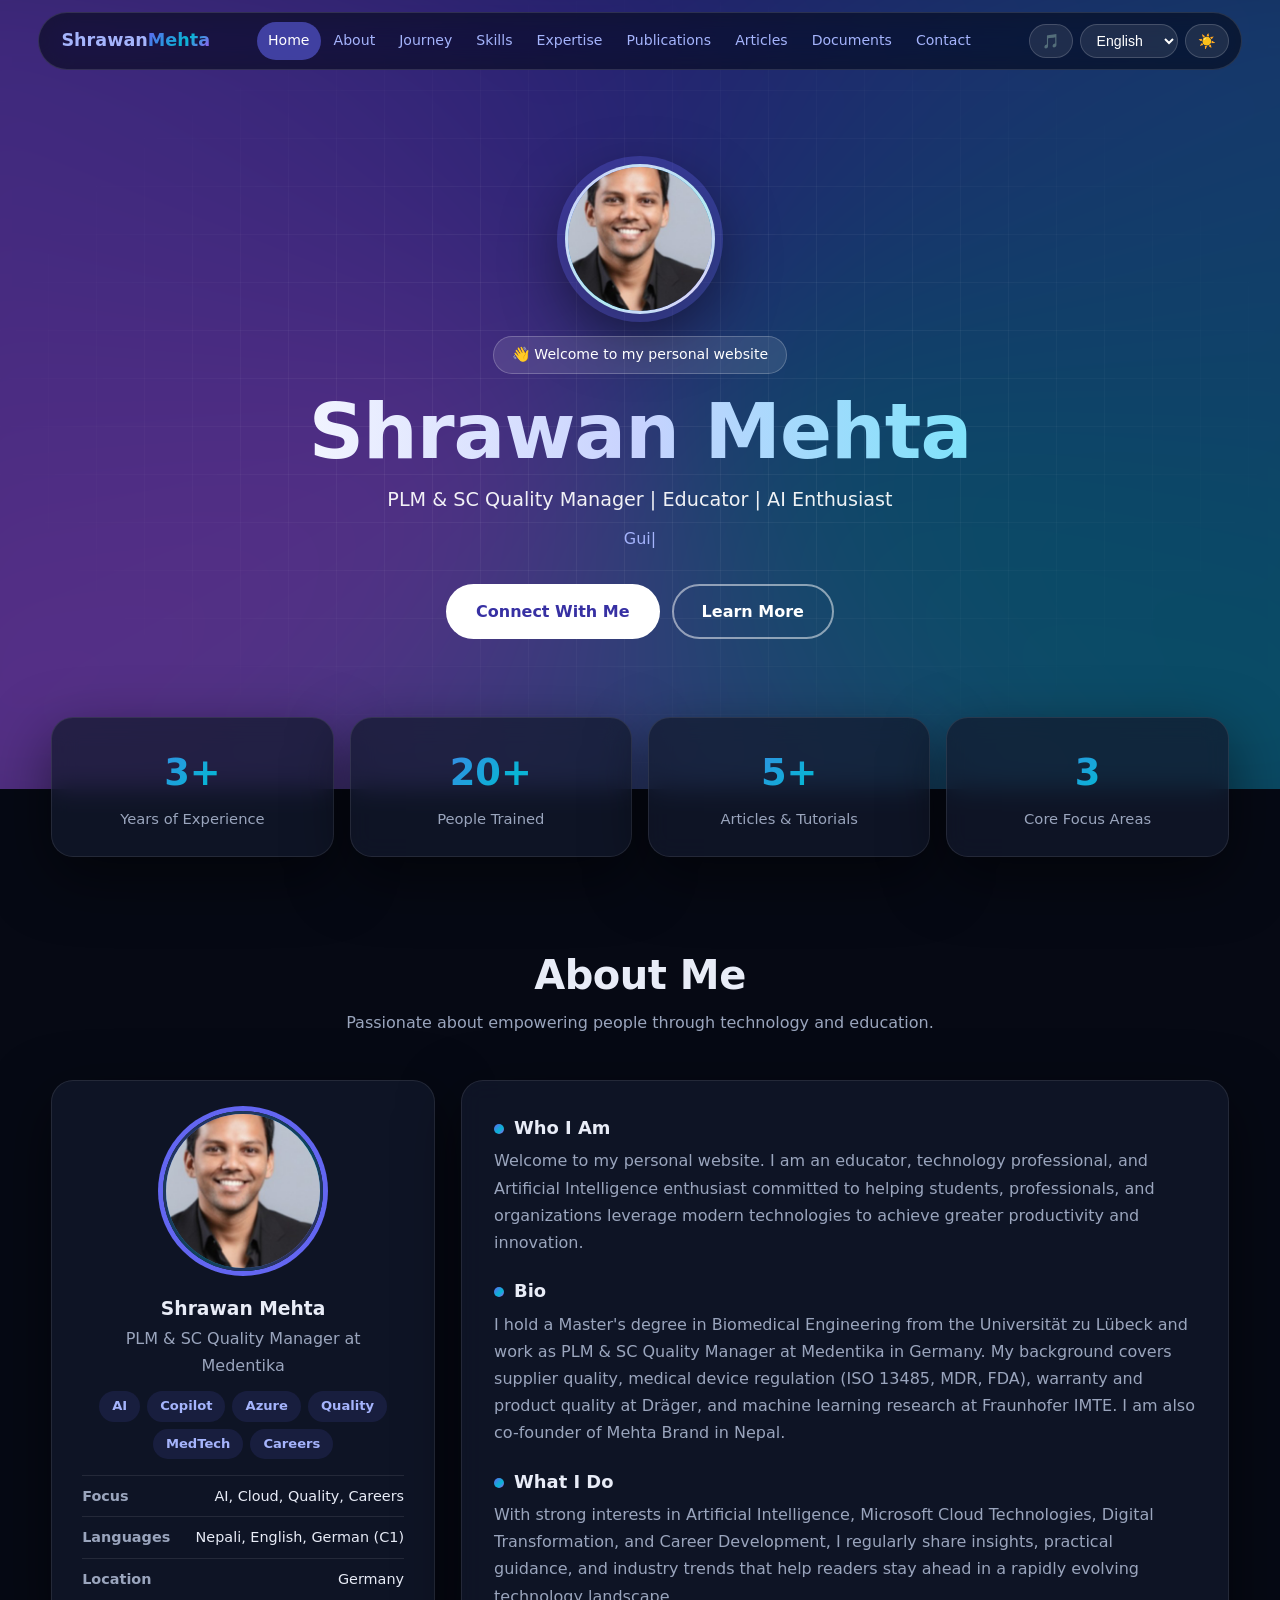
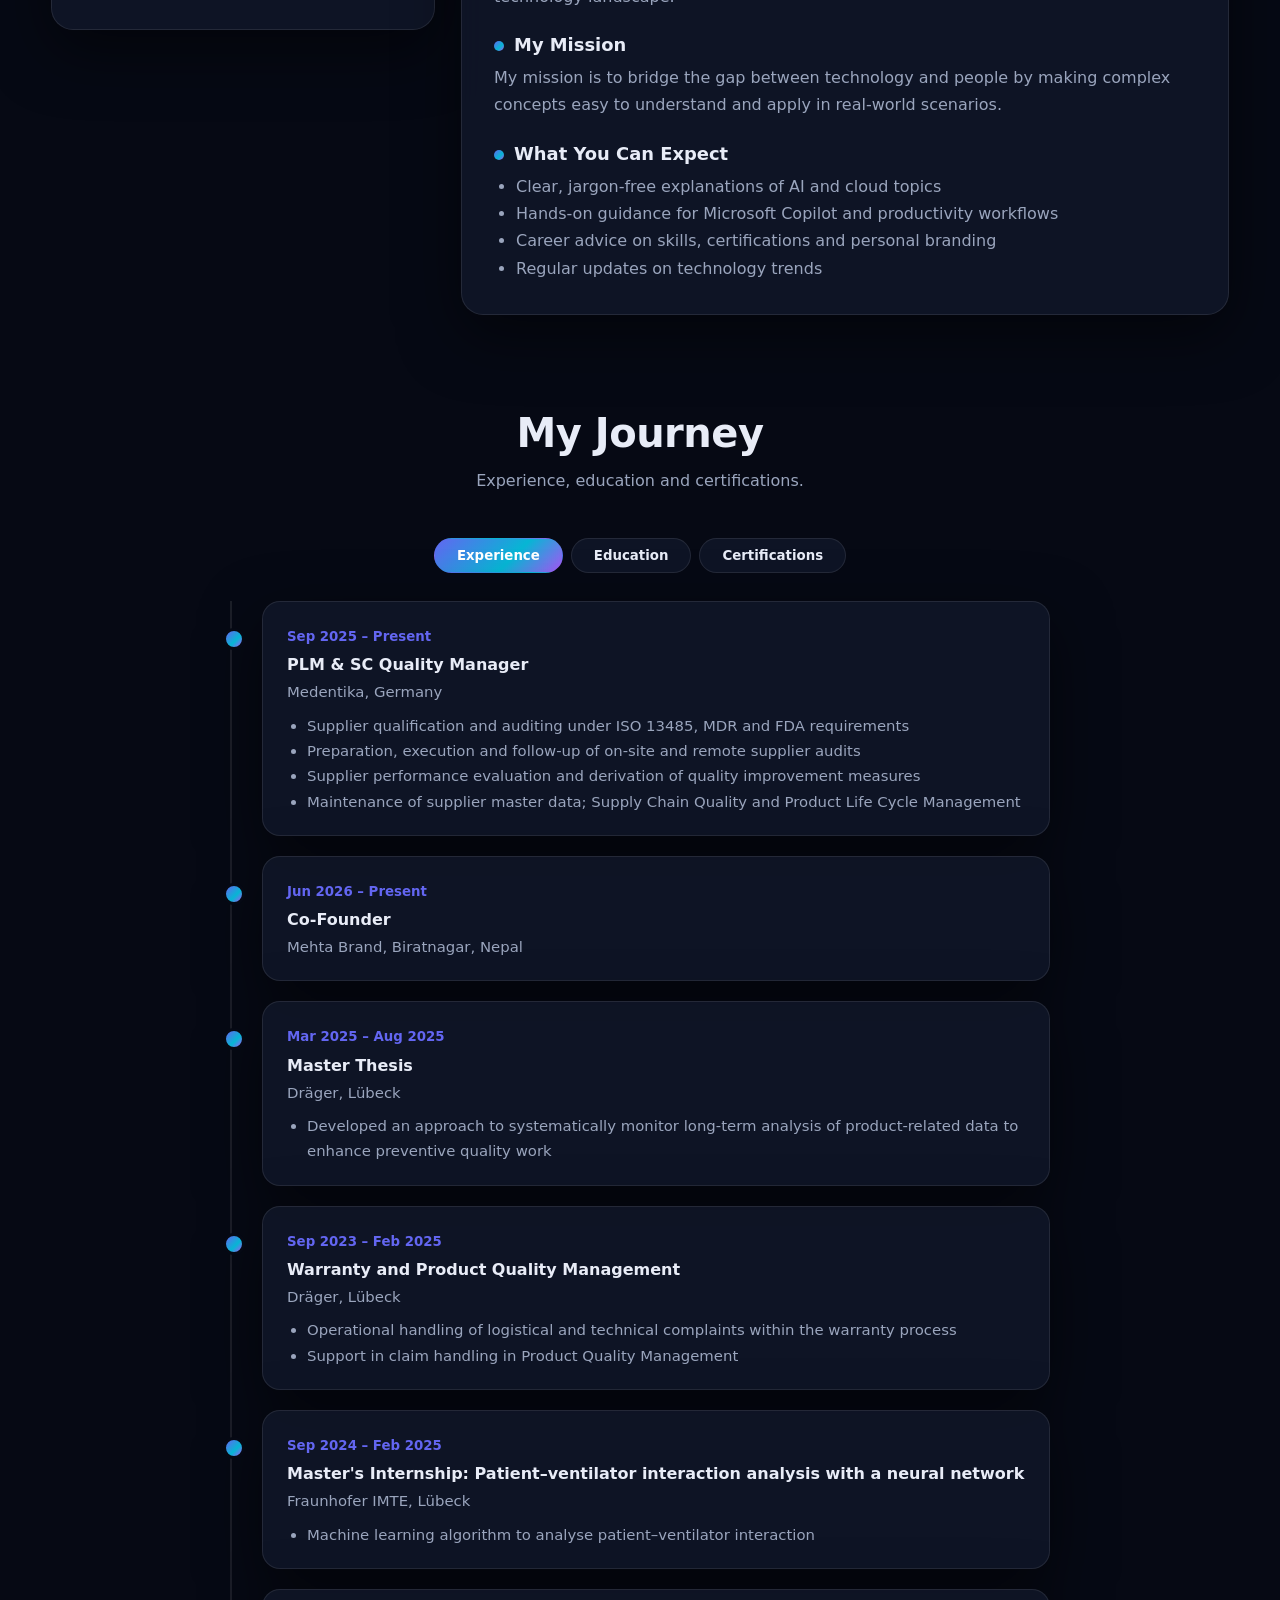
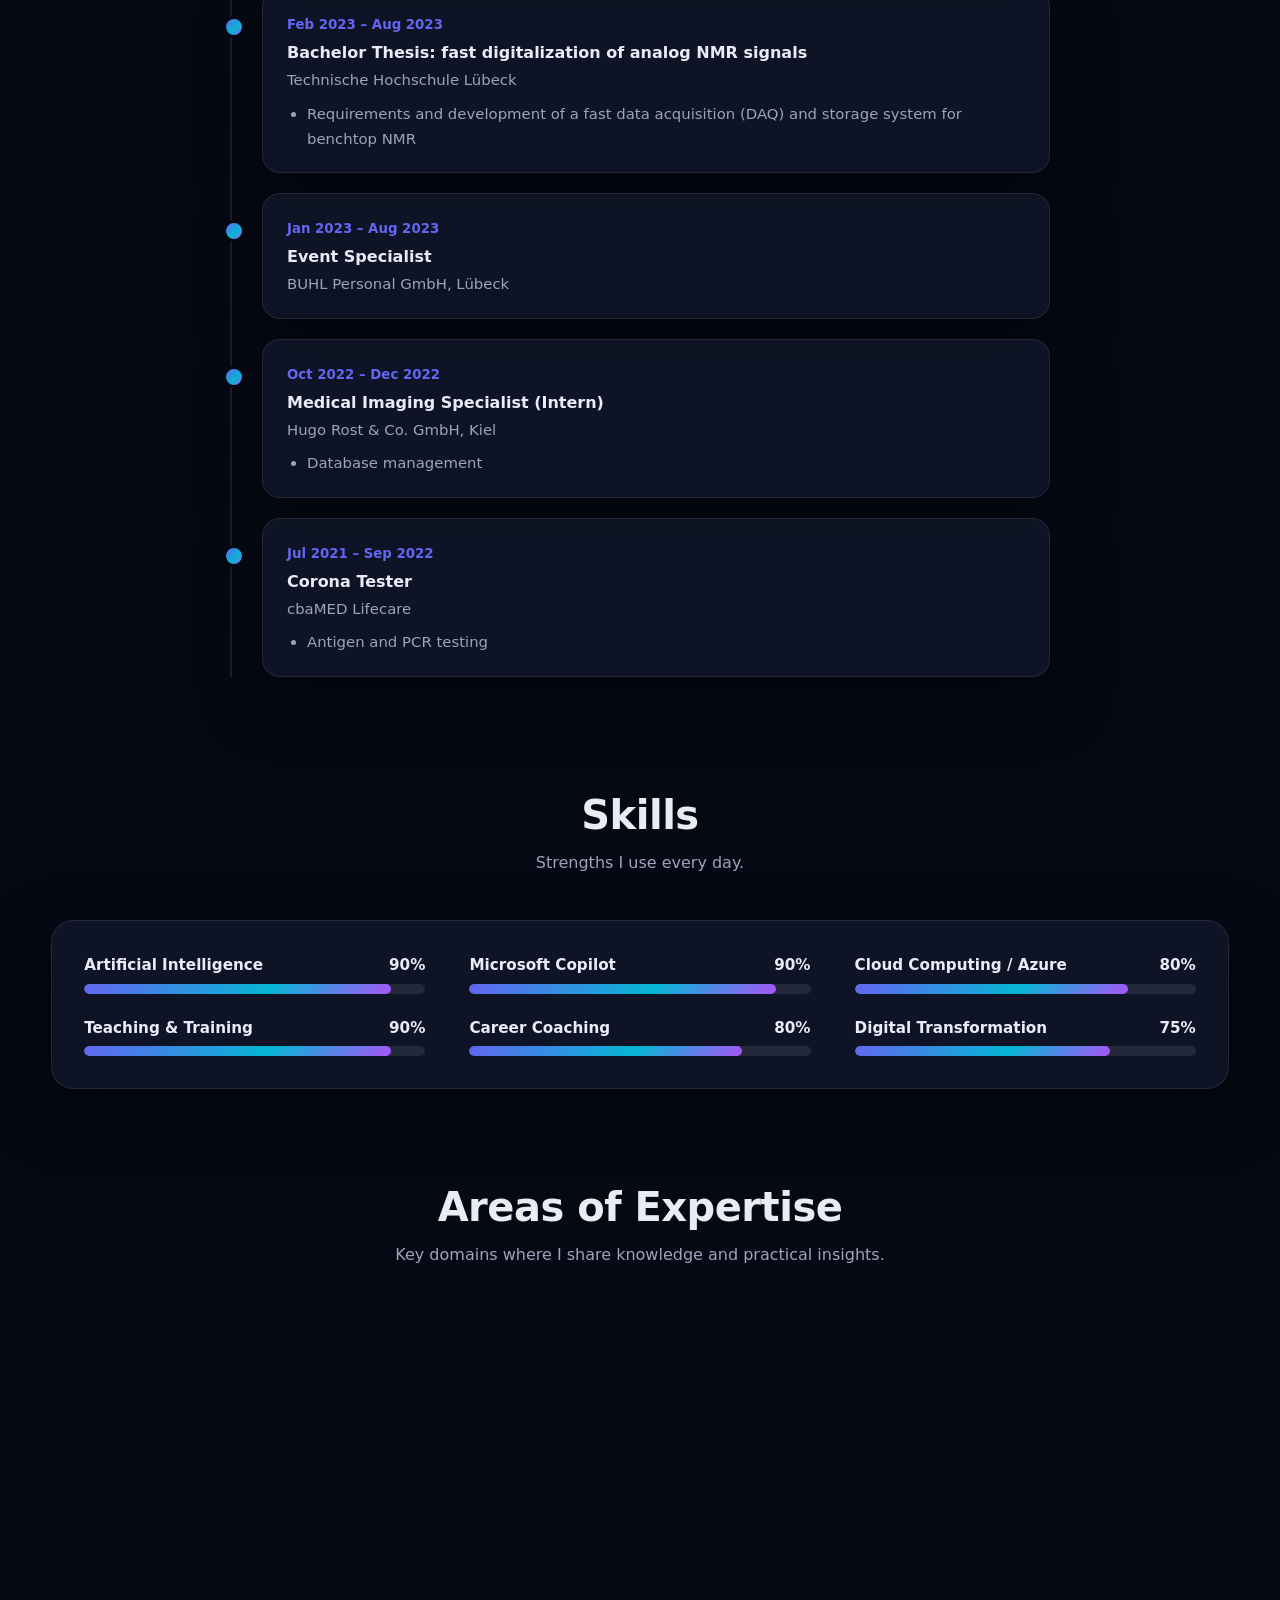
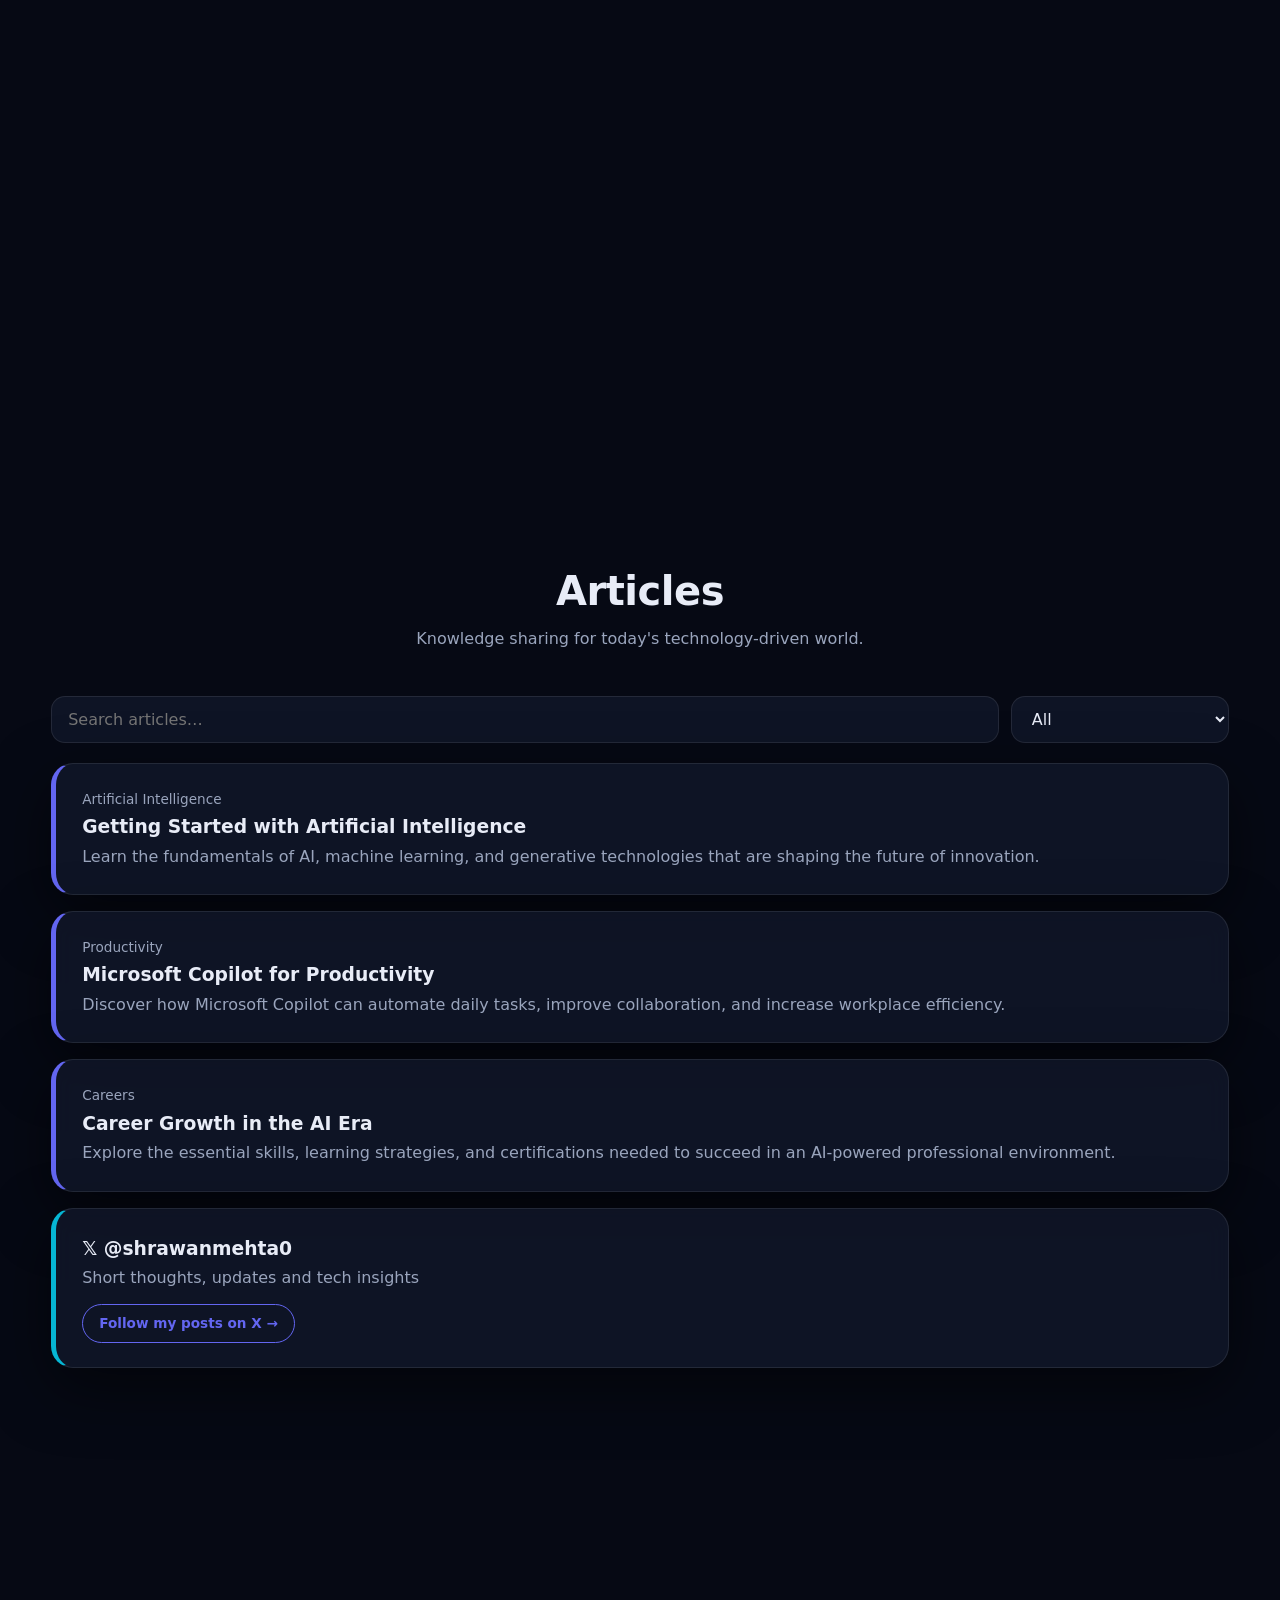
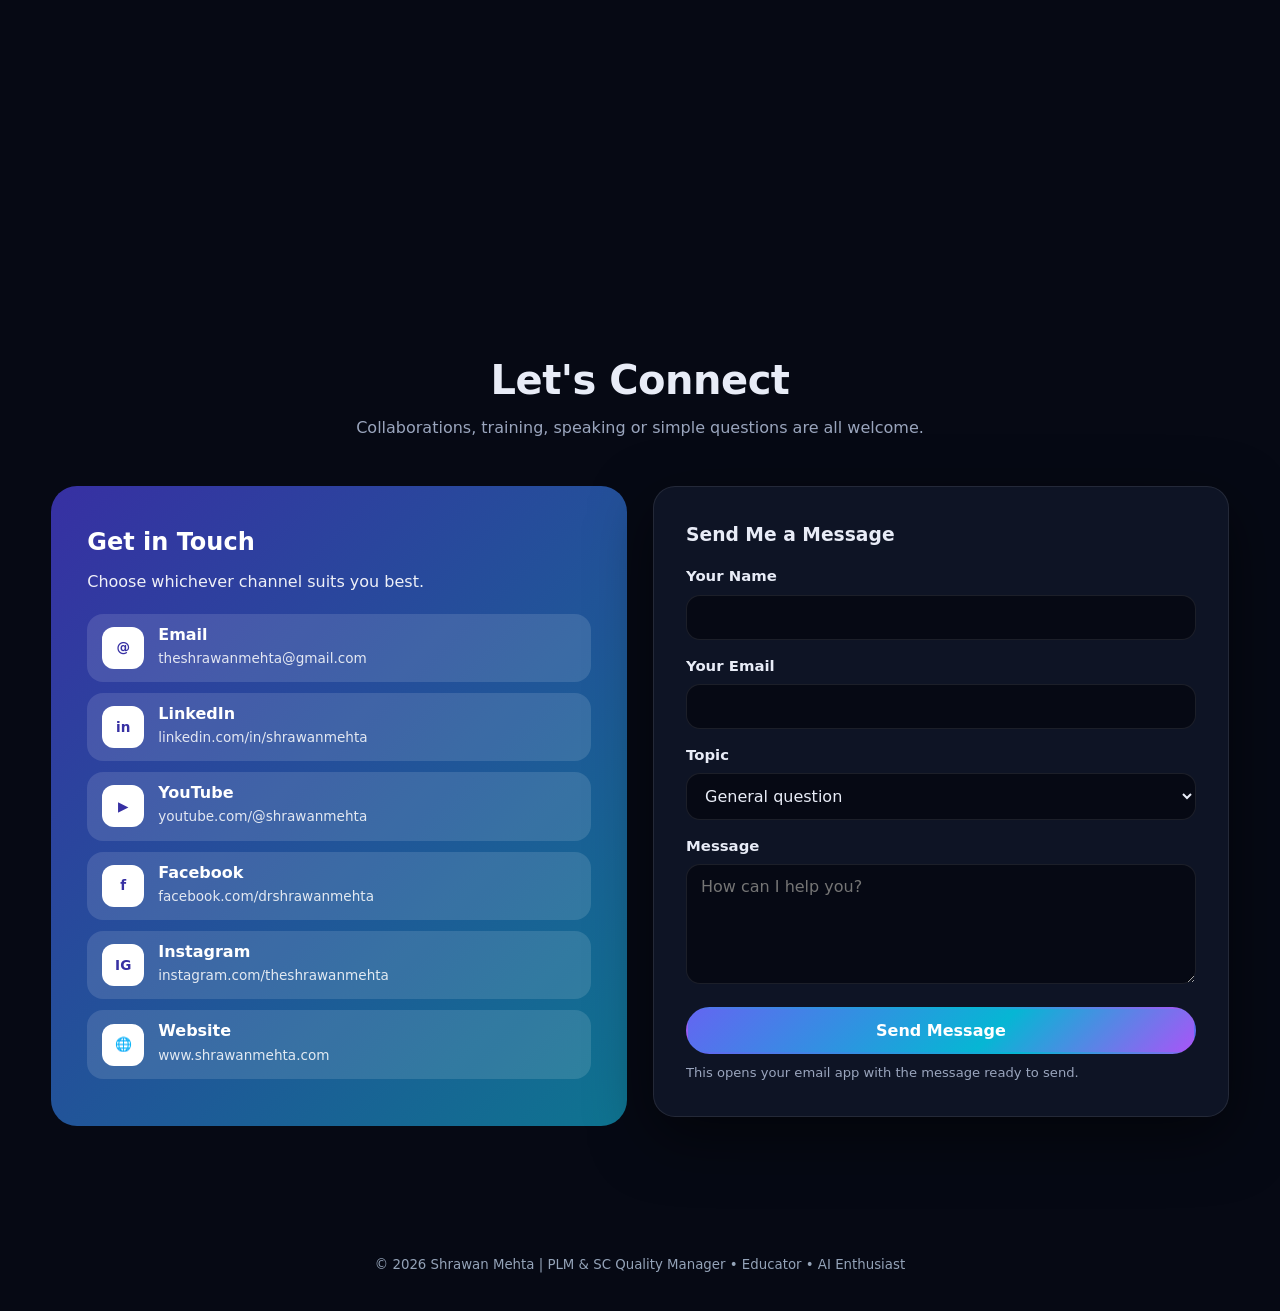
==== index.html @ 08f8bab5 "Update index.html" ====
<!DOCTYPE html>
<html lang="en">
<head>
<meta charset="UTF-8">
<meta name="viewport" content="width=device-width,initial-scale=1">
<title>Shrawan Mehta | PLM & SC Quality Manager, Educator & AI Enthusiast</title>
<meta name="description" content="Shrawan Mehta: PLM & SC Quality Manager at Medentika, biomedical engineer, educator and AI enthusiast sharing practical guidance on AI, Microsoft Copilot, cloud and careers.">
<meta name="theme-color" content="#0b1020">
<style>
:root{--bg:#f5f6fb;--card:rgba(255,255,255,.85);--text:#0f172a;--muted:#5b6475;--bd:#e2e6f0;--p1:#6366f1;--p2:#06b6d4;--p3:#a855f7;--g:linear-gradient(135deg,var(--p1),var(--p2) 60%,var(--p3));--sh:0 20px 60px rgba(30,41,90,.10)}
body.dark{--bg:#060914;--card:rgba(18,25,45,.72);--text:#e8ecf7;--muted:#9aa5bd;--bd:rgba(255,255,255,.09);--sh:0 20px 60px rgba(0,0,0,.5)}
*{margin:0;padding:0;box-sizing:border-box}
html{scroll-behavior:smooth;scroll-padding-top:90px}
body{font-family:Inter,'Segoe UI',system-ui,sans-serif;background:var(--bg);color:var(--text);line-height:1.7;transition:background .3s}
a{color:var(--p1)}body.dark a{color:#a5b4fc}
#glow{position:fixed;width:520px;height:520px;border-radius:50%;pointer-events:none;background:radial-gradient(circle,rgba(99,102,241,.16),transparent 65%);transform:translate(-50%,-50%);z-index:0;left:50%;top:30%}
#bar{position:fixed;top:0;left:0;height:3px;width:0;background:var(--g);z-index:3000}
nav{position:sticky;top:12px;z-index:1000;margin:12px auto 0;width:min(1240px,94%);background:rgba(10,14,28,.72);backdrop-filter:blur(16px) saturate(160%);border:1px solid rgba(255,255,255,.12);border-radius:60px;display:flex;justify-content:space-between;align-items:center;padding:9px 12px 9px 22px;gap:10px}
.logo{color:#fff;font-weight:800;text-decoration:none;font-size:1.1rem}.logo span{background:var(--g);-webkit-background-clip:text;background-clip:text;color:transparent}
.links{display:flex;list-style:none;gap:2px}
.links a{color:#cbd5e1;text-decoration:none;font-size:.88rem;padding:7px 11px;border-radius:30px;display:block;white-space:nowrap}
.links a:hover{background:rgba(255,255,255,.09);color:#fff}.links a.on{background:rgba(99,102,241,.55);color:#fff}
.tools{display:flex;gap:7px}
.ib{background:rgba(255,255,255,.09);border:1px solid rgba(255,255,255,.17);color:#fff;border-radius:30px;padding:7px 12px;cursor:pointer;font-size:.88rem}
.ib:hover{background:rgba(255,255,255,.2)}.ib.live{background:var(--g);border-color:transparent}.ib option{color:#000}
#mb{display:none}
header{position:relative;overflow:hidden;color:#fff;text-align:center;padding:170px 20px 150px;margin-top:-76px;background:#070b18}
.aur{position:absolute;inset:-20%;background:conic-gradient(from 0deg at 50% 50%,#4338ca,#0891b2,#a855f7,#4338ca);filter:blur(110px);opacity:.5;animation:sp 28s linear infinite}
@keyframes sp{to{transform:rotate(360deg)}}
.grid{position:absolute;inset:0;background-image:linear-gradient(rgba(255,255,255,.05) 1px,transparent 1px),linear-gradient(90deg,rgba(255,255,255,.05) 1px,transparent 1px);background-size:48px 48px;-webkit-mask-image:radial-gradient(ellipse,#000 30%,transparent 75%);mask-image:radial-gradient(ellipse,#000 30%,transparent 75%)}
.hi{position:relative;z-index:2;max-width:880px;margin:auto}
.ph{width:150px;height:150px;border-radius:50%;margin:0 auto 22px;border:3px solid rgba(255,255,255,.7);box-shadow:0 0 0 8px rgba(99,102,241,.3),0 20px 60px rgba(0,0,0,.5);overflow:hidden;background:var(--g);display:flex;align-items:center;justify-content:center;font-size:2.6rem;font-weight:800}
.ph img{width:100%;height:100%;object-fit:cover}
.badge{display:inline-block;background:rgba(255,255,255,.1);border:1px solid rgba(255,255,255,.22);padding:6px 18px;border-radius:30px;font-size:.88rem;margin-bottom:18px}
h1{font-size:clamp(2.6rem,7vw,4.8rem);line-height:1.05;font-weight:800;letter-spacing:-1px;background:linear-gradient(90deg,#fff,#c7d2fe 50%,#67e8f9);-webkit-background-clip:text;background-clip:text;color:transparent;margin-bottom:12px}
.tag{font-size:1.2rem;opacity:.93;margin-bottom:8px}.typed{color:#a5b4fc;min-height:1.8em}.typed::after{content:"|";animation:bl 1s steps(1) infinite}@keyframes bl{50%{opacity:0}}
.acts{margin-top:30px;display:flex;gap:12px;justify-content:center;flex-wrap:wrap}
.btn{display:inline-block;padding:12px 28px;background:#fff;color:#3730a3!important;text-decoration:none;border-radius:40px;font-weight:700;border:2px solid #fff;cursor:pointer;font-size:1rem;font-family:inherit;transition:.25s}
.btn:hover{transform:translateY(-3px);box-shadow:0 10px 30px rgba(99,102,241,.5)}
.btn.o{background:transparent;color:#fff!important;border-color:rgba(255,255,255,.5)}
.btn.s{background:var(--g);color:#fff!important;border-color:transparent}
.wrap{width:min(1200px,92%);margin:auto;padding:84px 0 0;position:relative;z-index:1}
.st{text-align:center;margin-bottom:44px}.st h2{font-size:clamp(1.8rem,4vw,2.5rem);font-weight:800;letter-spacing:-.5px}
.st h2 span{background:var(--g);-webkit-background-clip:text;background-clip:text;color:transparent}.st p{color:var(--muted)}
.stats{display:grid;grid-template-columns:repeat(auto-fit,minmax(170px,1fr));gap:16px;margin-top:-72px;position:relative;z-index:5}
.stat,.panel,.card,.item,.pb,.ac,.fb{background:var(--card);backdrop-filter:blur(12px);border:1px solid var(--bd);box-shadow:var(--sh);border-radius:22px}
.stat{padding:24px;text-align:center}.stat b{display:block;font-size:2.3rem;font-weight:800;background:var(--g);-webkit-background-clip:text;background-clip:text;color:transparent}.stat span{color:var(--muted);font-size:.92rem}
.about{display:grid;grid-template-columns:1fr 2fr;gap:26px;align-items:start}
.pb{padding:30px;text-align:center;position:sticky;top:96px}.pb .ph{width:160px;height:160px;border-color:var(--card);box-shadow:0 0 0 5px var(--p1);color:#fff}
.role{color:var(--muted);margin-bottom:12px}
.chips{display:flex;flex-wrap:wrap;gap:7px;justify-content:center}.chip{background:rgba(99,102,241,.12);color:var(--p1);padding:4px 13px;border-radius:20px;font-size:.82rem;font-weight:600}body.dark .chip{color:#a5b4fc}
.facts{list-style:none;text-align:start;margin-top:16px;font-size:.9rem}.facts li{padding:8px 0;border-top:1px solid var(--bd);display:flex;justify-content:space-between;gap:10px}.facts b{color:var(--muted)}
.ac{padding:32px}.ac h3{margin:20px 0 4px;font-size:1.12rem}.ac h3:first-child{margin-top:0}.ac h3::before{content:"";display:inline-block;width:10px;height:10px;border-radius:50%;background:var(--g);margin-inline-end:10px}.ac p,.ac ul{color:var(--muted)}.ac ul{margin-left:22px}
.tabs{display:flex;gap:8px;justify-content:center;flex-wrap:wrap;margin-bottom:28px}
.tab{border:1px solid var(--bd);background:var(--card);color:var(--text);padding:9px 22px;border-radius:30px;cursor:pointer;font-weight:600;font-family:inherit}.tab.on,.tab:hover{background:var(--g);color:#fff;border-color:transparent}
.tl{max-width:820px;margin:auto;border-left:2px solid var(--bd);padding-left:30px}
.ti{position:relative;margin-bottom:20px;background:var(--card);padding:20px 24px;border-radius:18px;border:1px solid var(--bd);box-shadow:var(--sh)}
.ti::before{content:"";position:absolute;left:-40px;top:26px;width:16px;height:16px;border-radius:50%;background:var(--g);border:3px solid var(--bg)}
.ti small{color:var(--p1);font-weight:700}.ti h4{margin:2px 0}.ti .org{color:var(--muted);font-size:.93rem}.ti ul{margin:8px 0 0 20px;color:var(--muted);font-size:.93rem}
.sk{display:grid;grid-template-columns:repeat(auto-fit,minmax(300px,1fr));gap:22px 44px;padding:32px}
.sk .r{display:flex;justify-content:space-between;font-weight:600;font-size:.95rem;margin-bottom:5px}
.br{height:10px;background:rgba(127,127,160,.18);border-radius:10px;overflow:hidden}.br i{display:block;height:100%;width:0;background:var(--g);border-radius:10px;transition:width 1.2s}
.cards{display:grid;grid-template-columns:repeat(auto-fit,minmax(250px,1fr));gap:20px}
.card{padding:28px;transition:.3s}.card:hover{transform:translateY(-8px);border-color:var(--p1)}
.ico{font-size:1.8rem;width:54px;height:54px;border-radius:16px;background:rgba(99,102,241,.12);display:flex;align-items:center;justify-content:center;margin-bottom:10px}
.card h3{margin-bottom:6px}.card p{color:var(--muted);font-size:.95rem}
.item{padding:24px 26px;margin-bottom:16px;border-left:5px solid var(--p1)}.item .m{font-size:.85rem;color:var(--muted)}.item p{color:var(--muted)}
.mini{display:inline-block;font-size:.85rem;padding:7px 16px;border-radius:20px;border:1px solid var(--p1);background:transparent;color:var(--p1)!important;cursor:pointer;text-decoration:none;font-weight:600;font-family:inherit;margin:12px 8px 0 0}.mini:hover{background:var(--p1);color:#fff!important}
.tb{display:flex;gap:12px;flex-wrap:wrap;margin-bottom:20px}.tb input,.tb select{padding:12px 16px;border:1px solid var(--bd);border-radius:14px;background:var(--card);color:var(--text);font-size:1rem;font-family:inherit}.tb input{flex:1;min-width:200px}
.cg{display:grid;grid-template-columns:1fr 1fr;gap:26px;align-items:start}
.cp{background:linear-gradient(135deg,#3730a3,#0e7490);color:#fff;padding:36px;border-radius:26px}.cp h3{font-size:1.5rem}.cp p{opacity:.92;margin:6px 0 18px}
.cp ul{list-style:none}.cp li{margin-bottom:11px}.cp a{display:flex;align-items:center;gap:14px;color:#fff!important;text-decoration:none;background:rgba(255,255,255,.12);padding:11px 15px;border-radius:16px;transition:.25s}.cp a:hover{background:rgba(255,255,255,.25);transform:translateX(5px)}
.bg2{min-width:42px;height:42px;border-radius:12px;background:#fff;color:#3730a3;display:flex;align-items:center;justify-content:center;font-weight:800;font-size:.85rem}
.cp .l{font-weight:700;display:block;line-height:1.2}.cp .s{font-size:.85rem;opacity:.85;word-break:break-all}
.fb{padding:32px}.fb h3{margin-bottom:14px}.fd{margin-bottom:14px}.fd label{display:block;font-weight:600;font-size:.93rem;margin-bottom:5px}
.fd input,.fd select,.fd textarea{width:100%;padding:12px 14px;border:1px solid var(--bd);border-radius:14px;background:var(--bg);color:var(--text);font-size:1rem;font-family:inherit}.fd textarea{min-height:120px}.fb .btn{width:100%}.nt{font-size:.82rem;color:var(--muted);margin-top:8px}
footer{margin-top:90px;background:#060914;color:#94a3b8;text-align:center;padding:34px 20px;position:relative;z-index:1}
#top{position:fixed;right:22px;bottom:22px;width:48px;height:48px;border-radius:50%;background:var(--g);color:#fff;border:0;font-size:1.3rem;cursor:pointer;display:none;z-index:900}#top.show{display:block}
.rv{opacity:0;transform:translateY(26px);transition:.6s}.rv.v{opacity:1;transform:none}
@media(max-width:1180px){#mb{display:inline-block}.links{position:absolute;top:calc(100% + 8px);left:0;right:0;background:rgba(10,14,28,.97);border-radius:24px;flex-direction:column;padding:12px;display:none;border:1px solid rgba(255,255,255,.12)}.links.open{display:flex}}
@media(max-width:900px){.about,.cg{grid-template-columns:1fr}.pb{position:static}}
@media(prefers-reduced-motion:reduce){.aur{animation:none}.rv{opacity:1;transform:none;transition:none}}
@media print{nav,#bar,#glow,.acts,#top,.tb,.cg,.tabs,.aur,.grid,.mini{display:none!important}body{background:#fff;color:#000}header{background:#fff;color:#000;padding:20px;margin:0}h1{-webkit-text-fill-color:#000}.rv{opacity:1!important;transform:none!important}}
</style>
</head>
<body>
<div id="bar"></div><div id="glow"></div><div id="root"></div><button id="top">↑</button>
<script>
const SHOW_TODO=false;
const PROFILE={
 name:"Shrawan Mehta",email:"theshrawanmehta@gmail.com",
 links:{linkedin:"https://www.linkedin.com/in/shrawanmehta",youtube:"https://www.youtube.com/@shrawanmehta",facebook:"https://www.facebook.com/drshrawanmehta",instagram:"https://www.instagram.com/theshrawanmehta/",website:"https://www.shrawanmehta.com"},
 xLink:"https://x.com/shrawanmehta0",
 location:"Germany",languages:"Nepali, English, German (C1)",
 stats:[{n:3,s:"+"},{n:20,s:"+"},{n:5,s:"+"},{n:3,s:""}],
 skillLevels:[90,90,80,90,80,75],
 experience:[
  {when:"Sep 2025 – Present",title:"PLM & SC Quality Manager",org:"Medentika, Germany",points:["Supplier qualification and auditing under ISO 13485, MDR and FDA requirements","Preparation, execution and follow-up of on-site and remote supplier audits","Supplier performance evaluation and derivation of quality improvement measures","Maintenance of supplier master data; Supply Chain Quality and Product Life Cycle Management"]},
  {when:"Jun 2026 – Present",title:"Co-Founder",org:"Mehta Brand, Biratnagar, Nepal",points:[]},
  {when:"Mar 2025 – Aug 2025",title:"Master Thesis",org:"Dräger, Lübeck",points:["Developed an approach to systematically monitor long-term analysis of product-related data to enhance preventive quality work"]},
  {when:"Sep 2023 – Feb 2025",title:"Warranty and Product Quality Management",org:"Dräger, Lübeck",points:["Operational handling of logistical and technical complaints within the warranty process","Support in claim handling in Product Quality Management"]},
  {when:"Sep 2024 – Feb 2025",title:"Master's Internship: Patient–ventilator interaction analysis with a neural network",org:"Fraunhofer IMTE, Lübeck",points:["Machine learning algorithm to analyse patient–ventilator interaction"]},
  {when:"Feb 2023 – Aug 2023",title:"Bachelor Thesis: fast digitalization of analog NMR signals",org:"Technische Hochschule Lübeck",points:["Requirements and development of a fast data acquisition (DAQ) and storage system for benchtop NMR"]},
  {when:"Jan 2023 – Aug 2023",title:"Event Specialist",org:"BUHL Personal GmbH, Lübeck",points:[]},
  {when:"Oct 2022 – Dec 2022",title:"Medical Imaging Specialist (Intern)",org:"Hugo Rost & Co. GmbH, Kiel",points:["Database management"]},
  {when:"Jul 2021 – Sep 2022",title:"Corona Tester",org:"cbaMED Lifecare",points:["Antigen and PCR testing"]}],
 education:[
  {when:"2023 – 2025",title:"Master's degree, Biomedical/Medical Engineering",org:"Universität zu Lübeck",points:[]},
  {when:"2019 – 2023",title:"Bachelor's degree, Biomedical/Medical Engineering",org:"Technische Hochschule Lübeck",points:["Medical device law (MDR, IVDR), clinical affairs, ISO 13485, ISO 14971","Quality management: Kanban, Lean, Poka-Yoke, QMS","Medical imaging (CT, MRI, PET/SPECT, ultrasound), signal processing with MATLAB, Python and C"]},
  {when:"2018 – 2019",title:"Associate of Science, Natural Sciences (Studienkolleg)",org:"Hamburg",points:["Physics, biology, chemistry, maths; German as a foreign language (C1)"]},
  {when:"2013 – 2015",title:"+2 Science, Natural Science",org:"Shikshadeep Higher Secondary School",points:[]}],
 certifications:[
  {when:"Jan 2026",title:"Regulatory Affairs Manager",org:"oncampus GmbH",points:[]},
  {when:"Apr 2025",title:"Business Process Management",org:"Udemy",points:[]},
  {when:"Oct 2023",title:"Machine Learning in 10 Minuten",org:"LinkedIn",points:[]}],
 publications:[{title:"Published research paper (SCP 2025)",authors:"S. Mehta",venue:"SCP",year:"2025",doi:"10.18416/SCP.2025.1923",url:"",abstract:"Eager to learn: research published with DOI 10.18416/SCP.2025.1923."}],
 docs:[{key:"cv",file:""},{key:"paper",file:""}]
};
const T={
en:{n:"English",
 nav:["Home","About","Journey","Skills","Expertise","Publications","Articles","Documents","Contact"],
 badge:"👋 Welcome to my personal website",
 tag:"PLM & SC Quality Manager | Educator | AI Enthusiast",
 typed:["Making AI simple and practical","Helping professionals master Microsoft Copilot","Guiding careers in the age of cloud and AI","Quality, regulation and medical technology"],
 btn:["Connect With Me","Learn More"],
 stats:["Years of Experience","People Trained","Articles & Tutorials","Core Focus Areas"],
 role:"PLM & SC Quality Manager at Medentika",chips:["AI","Copilot","Azure","Quality","MedTech","Careers"],
 lbl:["Focus","Languages","Location"],focus:"AI, Cloud, Quality, Careers",
 sec:[["About Me","Passionate about empowering people through technology and education."],["My Journey","Experience, education and certifications."],["Skills","Strengths I use every day."],["Areas of Expertise","Key domains where I share knowledge and practical insights."],["Published Work","Research papers and formal publications."],["Articles","Knowledge sharing for today's technology-driven world."],["Documents","Download my CV, paper and other PDF files."],["Let's Connect","Collaborations, training, speaking or simple questions are all welcome."]],
 about:[["Who I Am","Welcome to my personal website. I am an educator, technology professional, and Artificial Intelligence enthusiast committed to helping students, professionals, and organizations leverage modern technologies to achieve greater productivity and innovation."],["Bio","I hold a Master's degree in Biomedical Engineering from the Universität zu Lübeck and work as PLM & SC Quality Manager at Medentika in Germany. My background covers supplier quality, medical device regulation (ISO 13485, MDR, FDA), warranty and product quality at Dräger, and machine learning research at Fraunhofer IMTE. I am also co-founder of Mehta Brand in Nepal."],["What I Do","With strong interests in Artificial Intelligence, Microsoft Cloud Technologies, Digital Transformation, and Career Development, I regularly share insights, practical guidance, and industry trends that help readers stay ahead in a rapidly evolving technology landscape."],["My Mission","My mission is to bridge the gap between technology and people by making complex concepts easy to understand and apply in real-world scenarios."]],
 expectT:"What You Can Expect",
 expect:["Clear, jargon-free explanations of AI and cloud topics","Hands-on guidance for Microsoft Copilot and productivity workflows","Career advice on skills, certifications and personal branding","Regular updates on technology trends"],
 tabs:["Experience","Education","Certifications"],
 skills:["Artificial Intelligence","Microsoft Copilot","Cloud Computing / Azure","Teaching & Training","Career Coaching","Digital Transformation"],
 exp:[["Artificial Intelligence","Exploring AI fundamentals, machine learning concepts, generative AI, prompt engineering, and real-world applications transforming industries."],["Microsoft Copilot","Helping professionals maximize productivity through Microsoft Copilot, AI-driven workflows, and smart workplace solutions."],["Cloud Computing","Insights into Microsoft Azure, cloud architecture, digital transformation, automation, and enterprise technology strategies."],["Career Growth","Guidance for students and professionals on skill development, certifications, personal branding, and future-ready careers."]],
 pubT:["DOI","Copy citation","Copied ✓"],
 art:["Search articles…","All","No articles match your search.","Artificial Intelligence","Productivity","Careers","Follow my posts on X","Short thoughts, updates and tech insights"],
 arts:[["Getting Started with Artificial Intelligence","Learn the fundamentals of AI, machine learning, and generative technologies that are shaping the future of innovation."],["Microsoft Copilot for Productivity","Discover how Microsoft Copilot can automate daily tasks, improve collaboration, and increase workplace efficiency."],["Career Growth in the AI Era","Explore the essential skills, learning strategies, and certifications needed to succeed in an AI-powered professional environment."]],
 docs:["Download PDF","View","Close","Curriculum Vitae (CV)","Published Paper","PDF coming soon","Save this website as PDF","Print or save the whole page as a CV-style PDF"],
 ct:["Get in Touch","Choose whichever channel suits you best.","Send Me a Message","Your Name","Your Email","Topic","Message","Send Message","This opens your email app with the message ready to send.","Please fill in your name, a valid email and a message.","Opening your email app...","How can I help you?"],
 topics:["General question","Training / workshop","Collaboration","Career guidance","Speaking invitation"],
 music:["Music on","Music off"]},
de:{n:"Deutsch",
 nav:["Start","Über mich","Werdegang","Fähigkeiten","Expertise","Publikationen","Artikel","Dokumente","Kontakt"],
 badge:"👋 Willkommen auf meiner persönlichen Website",
 tag:"PLM & SC Quality Manager | Pädagoge | KI-Enthusiast",
 typed:["KI einfach und praxisnah machen","Fachkräften helfen, Microsoft Copilot zu meistern","Karrieren im Zeitalter von Cloud und KI begleiten","Qualität, Regulatorik und Medizintechnik"],
 btn:["Kontakt aufnehmen","Mehr erfahren"],
 stats:["Jahre Erfahrung","Geschulte Personen","Artikel & Tutorials","Kernthemen"],
 role:"PLM & SC Quality Manager bei Medentika",chips:["KI","Copilot","Azure","Qualität","MedTech","Karriere"],
 lbl:["Schwerpunkt","Sprachen","Standort"],focus:"KI, Cloud, Qualität, Karriere",
 sec:[["Über mich","Leidenschaftlich dabei, Menschen durch Technologie und Bildung zu stärken."],["Mein Werdegang","Erfahrung, Ausbildung und Zertifizierungen."],["Fähigkeiten","Stärken, die ich täglich einsetze."],["Fachgebiete","Kernbereiche, in denen ich Wissen und praktische Einblicke teile."],["Publikationen","Forschungsarbeiten und offizielle Veröffentlichungen."],["Artikel","Wissensaustausch für die heutige technologiegetriebene Welt."],["Dokumente","Lebenslauf, Publikation und weitere PDF-Dateien herunterladen."],["Lassen Sie uns vernetzen","Kooperationen, Schulungen, Vorträge oder einfache Fragen sind willkommen."]],
 about:[["Wer ich bin","Willkommen auf meiner persönlichen Website. Ich bin Pädagoge, Technologieprofi und KI-Enthusiast und möchte Studierenden, Fachkräften und Organisationen helfen, moderne Technologien für mehr Produktivität und Innovation zu nutzen."],["Kurzbiografie","Ich habe einen Master in Biomedical Engineering der Universität zu Lübeck und arbeite als PLM & SC Quality Manager bei Medentika in Deutschland. Mein Hintergrund umfasst Lieferantenqualität, Medizinprodukteregulatorik (ISO 13485, MDR, FDA), Warranty und Product Quality bei Dräger sowie Machine-Learning-Forschung am Fraunhofer IMTE. Außerdem bin ich Mitgründer von Mehta Brand in Nepal."],["Was ich tue","Mit großem Interesse an Künstlicher Intelligenz, Microsoft-Cloud-Technologien, digitaler Transformation und Karriereentwicklung teile ich regelmäßig Erkenntnisse, praktische Tipps und Branchentrends."],["Meine Mission","Meine Mission ist es, die Lücke zwischen Technologie und Menschen zu schließen, indem ich komplexe Konzepte verständlich mache und im Alltag anwendbar vermittle."]],
 expectT:"Was Sie erwartet",
 expect:["Klare Erklärungen zu KI- und Cloud-Themen ohne Fachjargon","Praxisnahe Anleitungen zu Microsoft Copilot und produktiven Arbeitsabläufen","Karrieretipps zu Fähigkeiten, Zertifizierungen und Personal Branding","Regelmäßige Updates zu Technologietrends"],
 tabs:["Berufserfahrung","Ausbildung","Zertifizierungen"],
 skills:["Künstliche Intelligenz","Microsoft Copilot","Cloud Computing / Azure","Lehre & Schulung","Karrierecoaching","Digitale Transformation"],
 exp:[["Künstliche Intelligenz","Grundlagen der KI, maschinelles Lernen, generative KI, Prompt Engineering und reale Anwendungen."],["Microsoft Copilot","Fachkräften helfen, mit Microsoft Copilot und KI-gestützten Arbeitsabläufen produktiver zu arbeiten."],["Cloud Computing","Einblicke in Microsoft Azure, Cloud-Architektur, digitale Transformation und Automatisierung."],["Karriereentwicklung","Orientierung zu Kompetenzaufbau, Zertifizierungen, Personal Branding und zukunftsfähigen Karrieren."]],
 pubT:["DOI","Zitat kopieren","Kopiert ✓"],
 art:["Artikel durchsuchen…","Alle","Keine Artikel gefunden.","Künstliche Intelligenz","Produktivität","Karriere","Mir auf X folgen","Kurze Gedanken, Updates und Tech-Einblicke"],
 arts:[["Erste Schritte mit Künstlicher Intelligenz","Lernen Sie die Grundlagen von KI, maschinellem Lernen und generativen Technologien kennen."],["Microsoft Copilot für mehr Produktivität","Entdecken Sie, wie Microsoft Copilot tägliche Aufgaben automatisiert und die Zusammenarbeit verbessert."],["Karriereentwicklung im KI-Zeitalter","Welche Fähigkeiten, Lernstrategien und Zertifizierungen im KI-geprägten Berufsumfeld wichtig sind."]],
 docs:["PDF herunterladen","Ansehen","Schließen","Lebenslauf","Veröffentlichte Arbeit","PDF folgt in Kürze","Diese Website als PDF speichern","Die ganze Seite als Lebenslauf-PDF drucken oder speichern"],
 ct:["Kontakt aufnehmen","Wählen Sie den Kanal, der Ihnen am besten passt.","Nachricht senden","Ihr Name","Ihre E-Mail","Thema","Nachricht","Nachricht senden","Dies öffnet Ihre E-Mail-App mit der vorbereiteten Nachricht.","Bitte Name, gültige E-Mail und Nachricht eingeben.","E-Mail-App wird geöffnet...","Wie kann ich helfen?"],
 topics:["Allgemeine Frage","Schulung / Workshop","Zusammenarbeit","Karriereberatung","Vortragseinladung"],
 music:["Musik an","Musik aus"]}
};
const $=s=>document.querySelector(s),esc=s=>String(s==null?'':s).replace(/[&<>"']/g,c=>({'&':'&amp;','<':'&lt;','>':'&gt;','"':'&quot;',"'":'&#39;'}[c]));
let lang='en';try{const s=localStorage.getItem('lang');if(s&&T[s])lang=s}catch(e){}
const ids=['home','about','journey','skills','expertise','publications','articles','documents','contact'],L=PROFILE.links;
let tab=0,q='',cat=0,first=true,tk=0,music=null;
const PHOTO="[data-uri]";
const sh=(i,t)=>`<div class="st rv"><h2>${esc(t.sec[i][0])}</h2><p>${esc(t.sec[i][1])}</p></div>`;
function journey(t){const k=['experience','education','certifications'][tab],list=PROFILE[k];
 return `<div class="tabs">${t.tabs.map((n,i)=>`<button class="tab ${i==tab?'on':''}" data-tab="${i}">${esc(n)}</button>`).join('')}</div><div class="tl">${list.map(i=>`<div class="ti"><small>${esc(i.when)}</small><h4>${esc(i.title)}</h4><div class="org">${esc(i.org)}</div>${i.points.length?`<ul>${i.points.map(p=>`<li>${esc(p)}</li>`).join('')}</ul>`:''}</div>`).join('')}</div>`}
function pubs(t){return PROFILE.publications.map((p,i)=>`<div class="item rv"><div class="m">${esc(p.venue)} · ${esc(p.year)}</div><h3>${esc(p.title)}</h3><div class="m">${esc(p.authors)}</div><p>${esc(p.abstract)}</p><a class="mini" target="_blank" rel="noopener noreferrer" href="https://doi.org/${esc(p.doi)}">${esc(t.pubT[0])}</a><button class="mini" data-cite="${i}">${esc(t.pubT[1])}</button></div>`).join('')}
function arts(t){const o=t.arts.map((a,i)=>({c:i,t:a[0],x:a[1]})).filter(a=>(cat==0||a.c==cat-1)&&(a.t+a.x).toLowerCase().includes(q.toLowerCase()));
 return o.length?o.map(a=>`<div class="item"><div class="m">${esc(t.art[3+a.c])}</div><h3>${esc(a.t)}</h3><p>${esc(a.x)}</p></div>`).join(''):`<p style="text-align:center;color:var(--muted)">${esc(t.art[2])}</p>`}
function docs(t){return `<div class="cards">${PROFILE.docs.map((d,i)=>{const n=d.key=='cv'?t.docs[3]:t.docs[4];
 return `<div class="card rv"><div class="ico">📄</div><h3>${esc(n)}</h3>${d.file?`<a class="mini" href="${esc(d.file)}" download>⬇ ${esc(t.docs[0])}</a><button class="mini" data-view="${i}">${esc(t.docs[1])}</button><div id="v${i}"></div>`:`<p>${esc(t.docs[5])}</p>`}</div>`}).join('')}
 <div class="card rv"><div class="ico">🖨️</div><h3>${esc(t.docs[6])}</h3><p>${esc(t.docs[7])}</p><button class="mini" onclick="window.print()">⬇ PDF</button></div></div>`}
function contact(){return [['@','Email',PROFILE.email,'mailto:'+PROFILE.email],['in','LinkedIn','linkedin.com/in/shrawanmehta',L.linkedin],['▶','YouTube','youtube.com/@shrawanmehta',L.youtube],['f','Facebook','facebook.com/drshrawanmehta',L.facebook],['IG','Instagram','instagram.com/theshrawanmehta',L.instagram],['🌐','Website','www.shrawanmehta.com',L.website]].map(([b,l,s,u])=>`<li><a href="${u}" ${u[0]=='h'?'target="_blank" rel="noopener noreferrer"':''}><span class="bg2">${b}</span><span><span class="l">${l}</span><span class="s">${esc(s)}</span></span></a></li>`).join('')}
const av=`<img src="${PHOTO}" alt="${esc(PROFILE.name)}" onerror="this.parentNode.textContent='SM'">`;
function render(){const t=T[lang];document.documentElement.lang=lang;
 const facts=[[t.lbl[0],t.focus],[t.lbl[1],PROFILE.languages],[t.lbl[2],PROFILE.location]];
 $('#root').innerHTML=`<nav><a href="#home" class="logo">Shrawan<span>Mehta</span></a><ul class="links" id="nl">${ids.map((id,i)=>`<li><a href="#${id}" data-id="${id}" class="${i?'':'on'}">${esc(t.nav[i])}</a></li>`).join('')}</ul>
 <div class="tools"><button class="ib ${music?'live':''}" id="mus" title="${esc(music?t.music[1]:t.music[0])}">${music?'🔊':'🎵'}</button><select class="ib" id="ls">${Object.keys(T).map(k=>`<option value="${k}" ${k==lang?'selected':''}>${T[k].n}</option>`).join('')}</select><button class="ib" id="th"></button><button class="ib" id="mb">☰</button></div></nav>
 <header id="home"><div class="aur"></div><div class="grid"></div><div class="hi"><div class="ph">${av}</div><span class="badge">${esc(t.badge)}</span><h1>${esc(PROFILE.name)}</h1><p class="tag">${esc(t.tag)}</p><p class="typed" id="typed"></p>
 <div class="acts"><a href="#contact" class="btn">${esc(t.btn[0])}</a><a href="#about" class="btn o">${esc(t.btn[1])}</a></div></div></header>
 <div class="wrap" style="padding-top:0"><div class="stats rv">${PROFILE.stats.map((s,i)=>`<div class="stat"><b data-n="${s.n}" data-s="${s.s}">0${s.s}</b><span>${esc(t.stats[i])}</span></div>`).join('')}</div></div>
 <section class="wrap" id="about">${sh(0,t)}<div class="about"><div class="pb rv"><div class="ph">${av}</div><h3>${esc(PROFILE.name)}</h3><p class="role">${esc(t.role)}</p><div class="chips">${t.chips.map(c=>`<span class="chip">${esc(c)}</span>`).join('')}</div><ul class="facts">${facts.map(([k,v])=>`<li><b>${esc(k)}</b><span>${esc(v)}</span></li>`).join('')}</ul></div>
 <div class="ac rv">${t.about.map(([h,p])=>`<h3>${esc(h)}</h3><p>${esc(p)}</p>`).join('')}<h3>${esc(t.expectT)}</h3><ul>${t.expect.map(e=>`<li>${esc(e)}</li>`).join('')}</ul></div></div></section>
 <section class="wrap" id="journey">${sh(1,t)}<div id="jb">${journey(t)}</div></section>
 <section class="wrap" id="skills">${sh(2,t)}<div class="panel sk rv">${t.skills.map((s,i)=>`<div><div class="r"><span>${esc(s)}</span><span>${PROFILE.skillLevels[i]}%</span></div><div class="br"><i data-w="${PROFILE.skillLevels[i]}"></i></div></div>`).join('')}</div></section>
 <section class="wrap" id="expertise">${sh(3,t)}<div class="cards">${t.exp.map(([h,p],i)=>`<div class="card rv"><div class="ico">${['🤖','💼','☁️','🚀'][i]}</div><h3>${esc(h)}</h3><p>${esc(p)}</p></div>`).join('')}</div></section>
 <section class="wrap" id="publications">${sh(4,t)}<div id="pb">${pubs(t)}</div></section>
 <section class="wrap" id="articles">${sh(5,t)}<div class="tb"><input type="search" id="as" placeholder="${esc(t.art[0])}" value="${esc(q)}"><select id="ac">${[t.art[1],t.art[3],t.art[4],t.art[5]].map((c,i)=>`<option value="${i}" ${i==cat?'selected':''}>${esc(c)}</option>`).join('')}</select></div><div id="ab">${arts(t)}</div>
 <div class="item rv" style="border-left-color:var(--p2)"><h3>𝕏 @shrawanmehta0</h3><p>${esc(t.art[7])}</p><a class="mini" target="_blank" rel="noopener noreferrer" href="${PROFILE.xLink}">${esc(t.art[6])} →</a></div></section>
 <section class="wrap" id="documents">${sh(6,t)}${docs(t)}</section>
 <section class="wrap" id="contact">${sh(7,t)}<div class="cg"><div class="cp rv"><h3>${esc(t.ct[0])}</h3><p>${esc(t.ct[1])}</p><ul>${contact()}</ul></div>
 <div class="fb rv"><h3>${esc(t.ct[2])}</h3><form id="cf" novalidate><div class="fd"><label for="fn">${esc(t.ct[3])}</label><input id="fn" autocomplete="name"></div><div class="fd"><label for="fe">${esc(t.ct[4])}</label><input type="email" id="fe" autocomplete="email"></div><div class="fd"><label for="ft">${esc(t.ct[5])}</label><select id="ft">${t.topics.map(x=>`<option>${esc(x)}</option>`).join('')}</select></div><div class="fd"><label for="fm">${esc(t.ct[6])}</label><textarea id="fm" placeholder="${esc(t.ct[11])}"></textarea></div><button class="btn s" type="submit">${esc(t.ct[7])}</button><p class="nt" id="nt">${esc(t.ct[8])}</p></form></div></div></section>
 <footer><small>© ${new Date().getFullYear()} ${esc(PROFILE.name)} | ${esc(t.tag.replace(/ \| /g,' • '))}</small></footer>`;
 bind();theme(document.body.classList.contains('dark'));typing(t);reveal();first=false}
function bind(){
 $('#ls').onchange=e=>{lang=e.target.value;try{localStorage.setItem('lang',lang)}catch(_){}render()};
 $('#th').onclick=()=>theme(!document.body.classList.contains('dark'));
 $('#mb').onclick=()=>$('#nl').classList.toggle('open');
 document.querySelectorAll('#nl a').forEach(a=>a.onclick=()=>$('#nl').classList.remove('open'));
 $('#mus').onclick=toggleMusic;
 $('#jb').onclick=e=>{const b=e.target.closest('[data-tab]');if(!b)return;tab=+b.dataset.tab;$('#jb').innerHTML=journey(T[lang])};
 $('#pb').onclick=e=>{const b=e.target.closest('[data-cite]');if(!b)return;const p=PROFILE.publications[b.dataset.cite];navigator.clipboard.writeText(`${p.authors}. ${p.title}. ${p.venue}, ${p.year}. https://doi.org/${p.doi}`).then(()=>{b.textContent=T[lang].pubT[2];setTimeout(()=>b.textContent=T[lang].pubT[1],1500)}).catch(()=>{})};
 $('#documents').onclick=e=>{const b=e.target.closest('[data-view]');if(!b)return;const i=b.dataset.view,x=$('#v'+i);if(x.innerHTML){x.innerHTML='';b.textContent=T[lang].docs[1]}else{x.innerHTML=`<iframe src="${esc(PROFILE.docs[i].file)}" title="PDF" style="width:100%;height:560px;border:1px solid var(--bd);border-radius:12px;margin-top:12px;background:#fff"></iframe>`;b.textContent=T[lang].docs[2]}};
 $('#as').oninput=e=>{q=e.target.value;$('#ab').innerHTML=arts(T[lang])};
 $('#ac').onchange=e=>{cat=+e.target.value;$('#ab').innerHTML=arts(T[lang])};
 $('#cf').onsubmit=e=>{e.preventDefault();const t=T[lang],n=$('#fn').value.trim(),m=$('#fe').value.trim(),g=$('#fm').value.trim(),o=$('#nt');
  if(!n||!/^\S+@\S+\.\S+$/.test(m)||!g){o.textContent=t.ct[9];o.style.color='#dc2626';return}
  o.style.color='';o.textContent=t.ct[10];location.href='mailto:'+PROFILE.email+'?subject='+encodeURIComponent('Website: '+$('#ft').value)+'&body='+encodeURIComponent(n+' <'+m+'>\n\n'+g)}}
function theme(d){document.body.classList.toggle('dark',d);const b=$('#th');if(b)b.textContent=d?'☀️':'🌙';try{localStorage.setItem('theme',d?'dark':'light')}catch(e){}}
(function(){let s=null;try{s=localStorage.getItem('theme')}catch(e){}document.body.classList.toggle('dark',s?s=='dark':true)})();
function typing(t){const k=++tk,el=$('#typed');let p=0,c=0,del=false;(function st(){if(k!==tk)return;const s=t.typed[p];el.textContent=s.slice(0,c);
 if(!del&&c<s.length){c++;setTimeout(st,55)}else if(!del){del=true;setTimeout(st,1500)}else if(c>0){c--;setTimeout(st,25)}else{del=false;p=(p+1)%t.typed.length;setTimeout(st,300)}})()}
/* Ambient music: generated live with the Web Audio API (no file needed). Off by default; browsers require a click. */
function toggleMusic(){
 if(music){music.stop();music=null;render();return}
 const A=new (window.AudioContext||window.webkitAudioContext)(),m=A.createGain();m.gain.value=0;m.gain.linearRampToValueAtTime(.16,A.currentTime+3);m.connect(A.destination);
 const lp=A.createBiquadFilter();lp.type='lowpass';lp.frequency.value=900;lp.connect(m);
 const lfo=A.createOscillator(),lg=A.createGain();lfo.frequency.value=.07;lg.gain.value=300;lfo.connect(lg);lg.connect(lp.frequency);lfo.start();
 const chords=[[110,164.8,220,329.6],[87.3,130.8,174.6,261.6],[98,146.8,196,293.7],[82.4,123.5,164.8,246.9]],oscs=[];
 [0,1,2,3].forEach(i=>{['sine','triangle'].forEach((ty,j)=>{const o=A.createOscillator();o.type=ty;o.frequency.value=chords[0][i];o.detune.value=j?6:-6;const g=A.createGain();g.gain.value=.12;o.connect(g);g.connect(lp);o.start();oscs.push(o)})});
 let ci=0;const iv=setInterval(()=>{ci=(ci+1)%chords.length;oscs.forEach((o,k)=>o.frequency.linearRampToValueAtTime(chords[ci][Math.floor(k/2)],A.currentTime+4))},9000);
 music={stop(){clearInterval(iv);m.gain.linearRampToValueAtTime(0,A.currentTime+.8);setTimeout(()=>A.close(),900)}};render()}
const io=new IntersectionObserver(es=>es.forEach(e=>{if(!e.isIntersecting)return;e.target.classList.add('v');
 e.target.querySelectorAll('[data-n]').forEach(el=>{const n=+el.dataset.n,t0=performance.now();(function f(t){const k=Math.min((t-t0)/1400,1);el.textContent=Math.round(n*(1-Math.pow(1-k,3)))+el.dataset.s;if(k<1)requestAnimationFrame(f)})(t0)});
 e.target.querySelectorAll('[data-w]').forEach(b=>b.style.width=b.dataset.w+'%');io.unobserve(e.target)}),{threshold:.12});
function reveal(){document.querySelectorAll('.rv').forEach(el=>{if(first)io.observe(el);else{el.classList.add('v');el.querySelectorAll('[data-n]').forEach(n=>n.textContent=n.dataset.n+n.dataset.s);el.querySelectorAll('[data-w]').forEach(b=>b.style.width=b.dataset.w+'%')}})}
addEventListener('scroll',()=>{const h=document.documentElement;$('#bar').style.width=scrollY/Math.max(1,h.scrollHeight-h.clientHeight)*100+'%';
 const y=scrollY+160;let c='home';ids.forEach(id=>{const s=document.getElementById(id);if(s&&s.offsetTop<=y)c=id});
 document.querySelectorAll('#nl a').forEach(a=>a.classList.toggle('on',a.dataset.id===c));$('#top').classList.toggle('show',scrollY>500)},{passive:true});
addEventListener('pointermove',e=>{const g=$('#glow');g.style.left=e.clientX+'px';g.style.top=e.clientY+'px'});
$('#top').onclick=()=>scrollTo({top:0,behavior:'smooth'});
render();
</script>
</body>
</html>
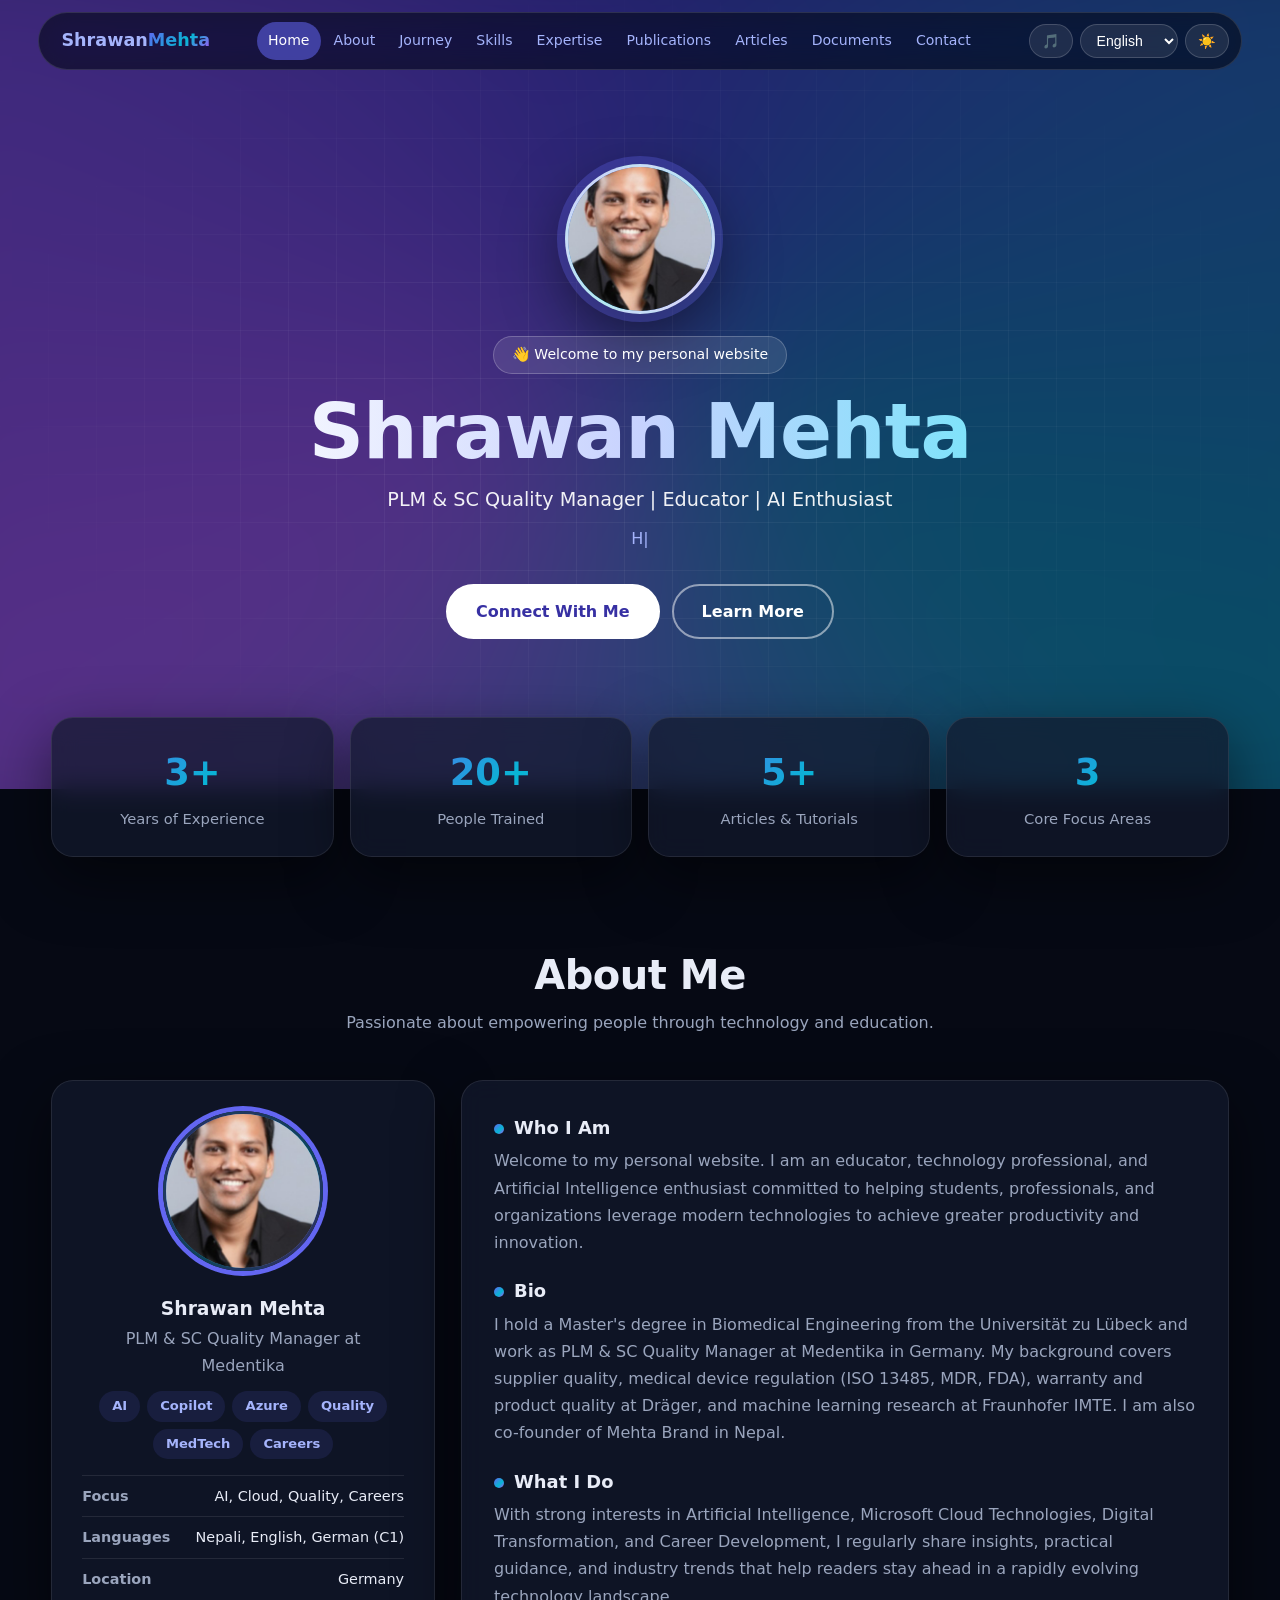
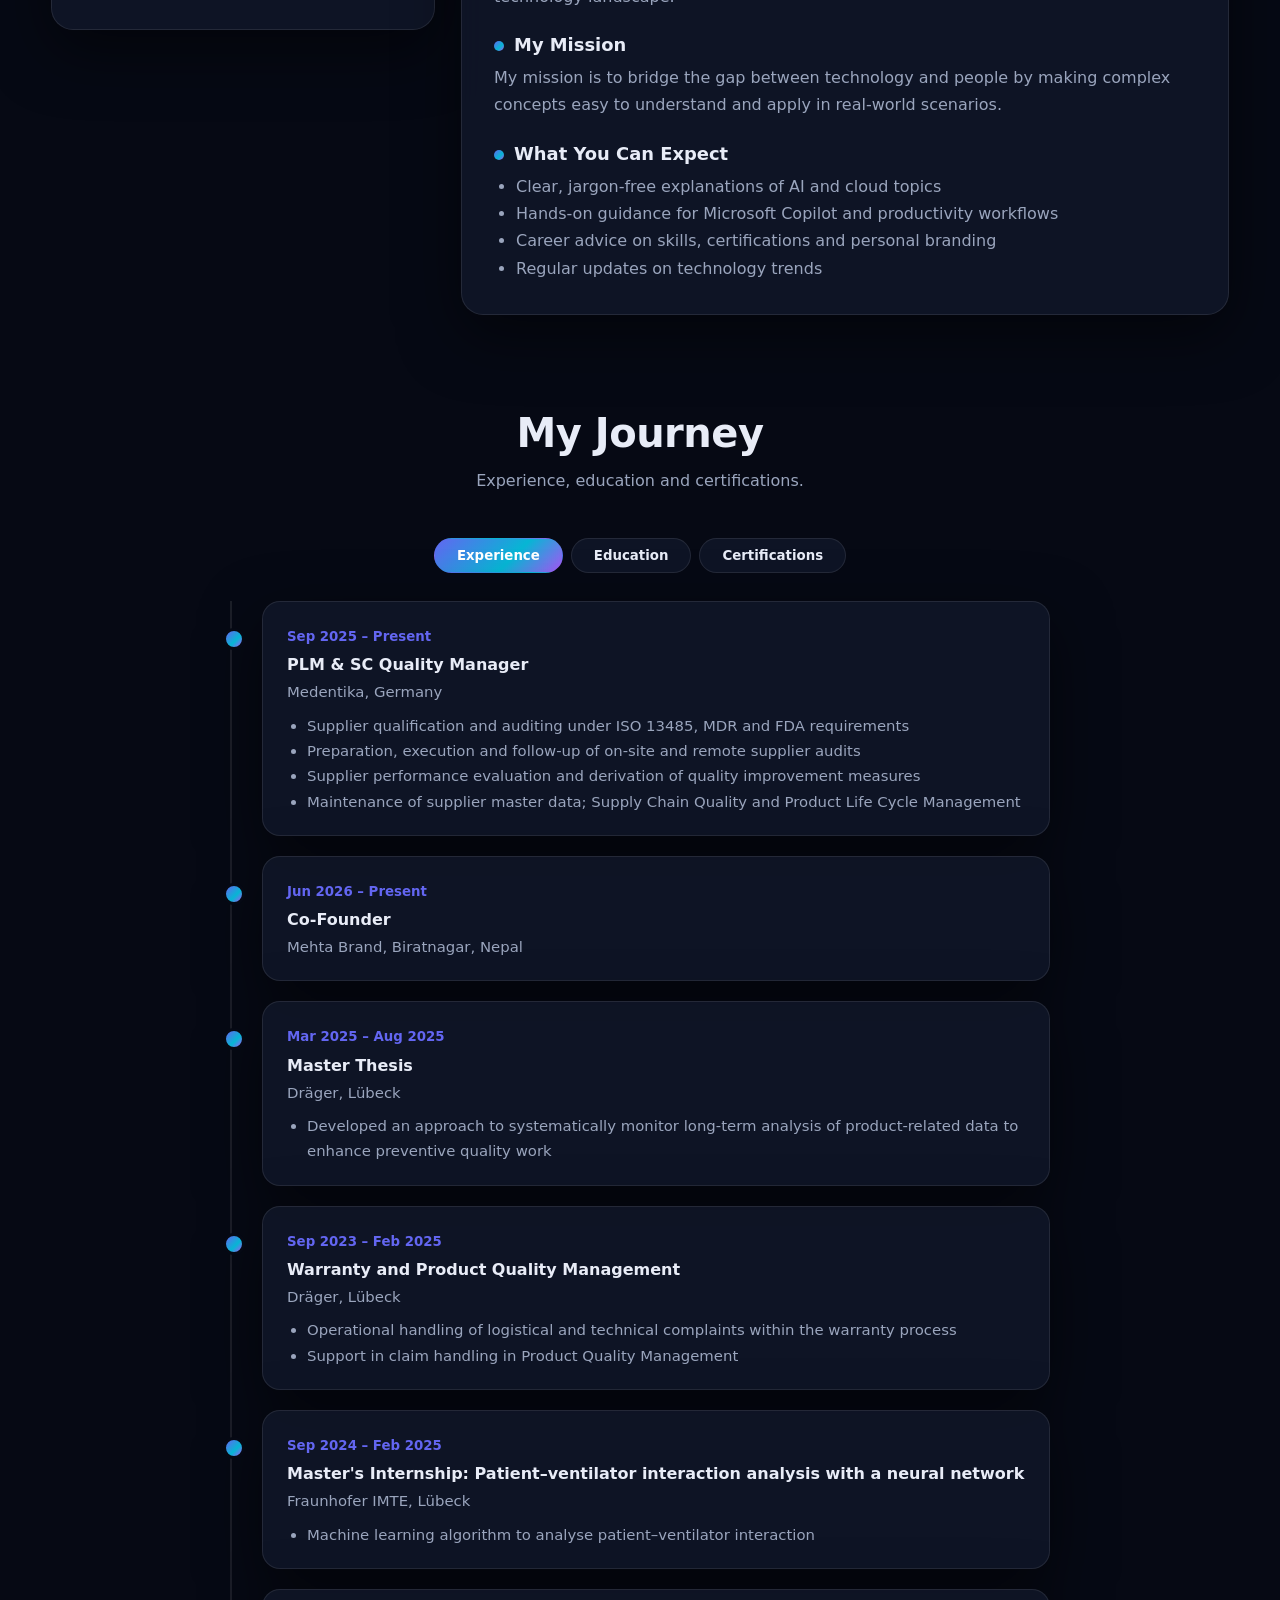
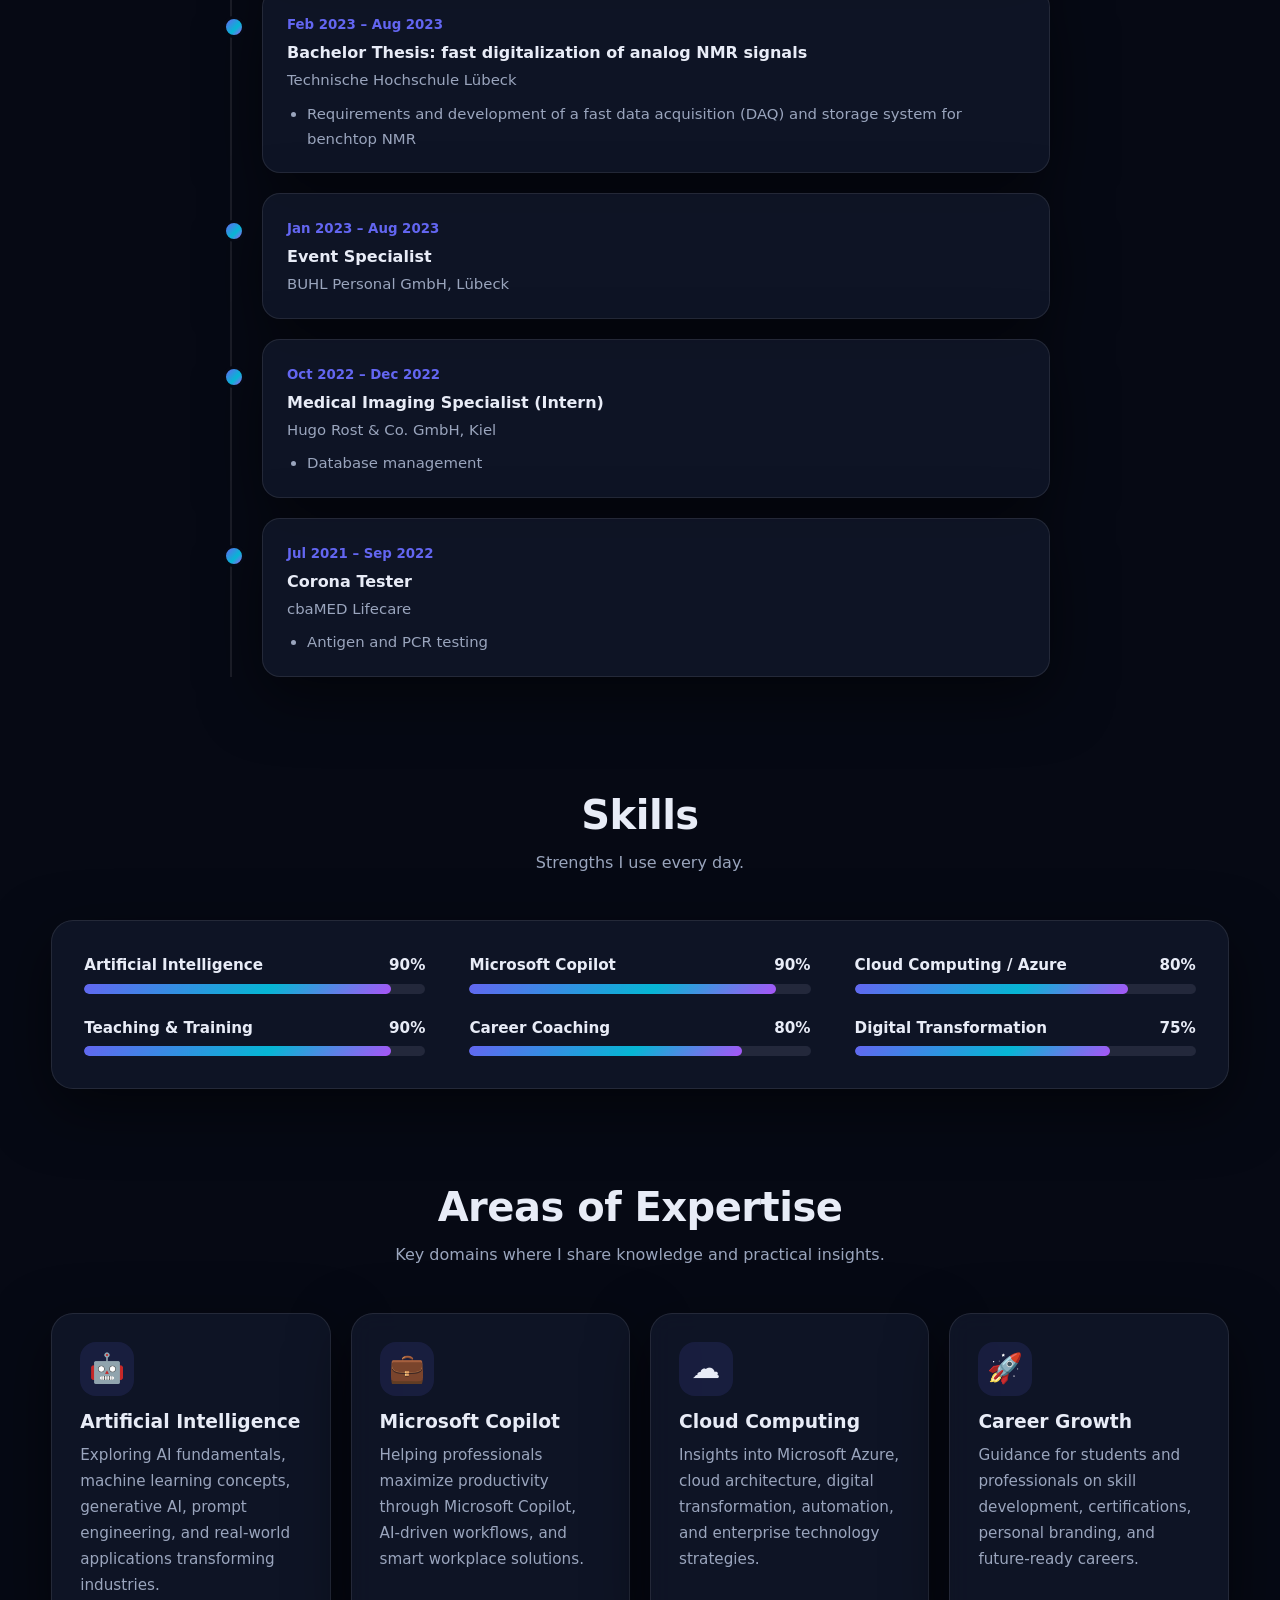
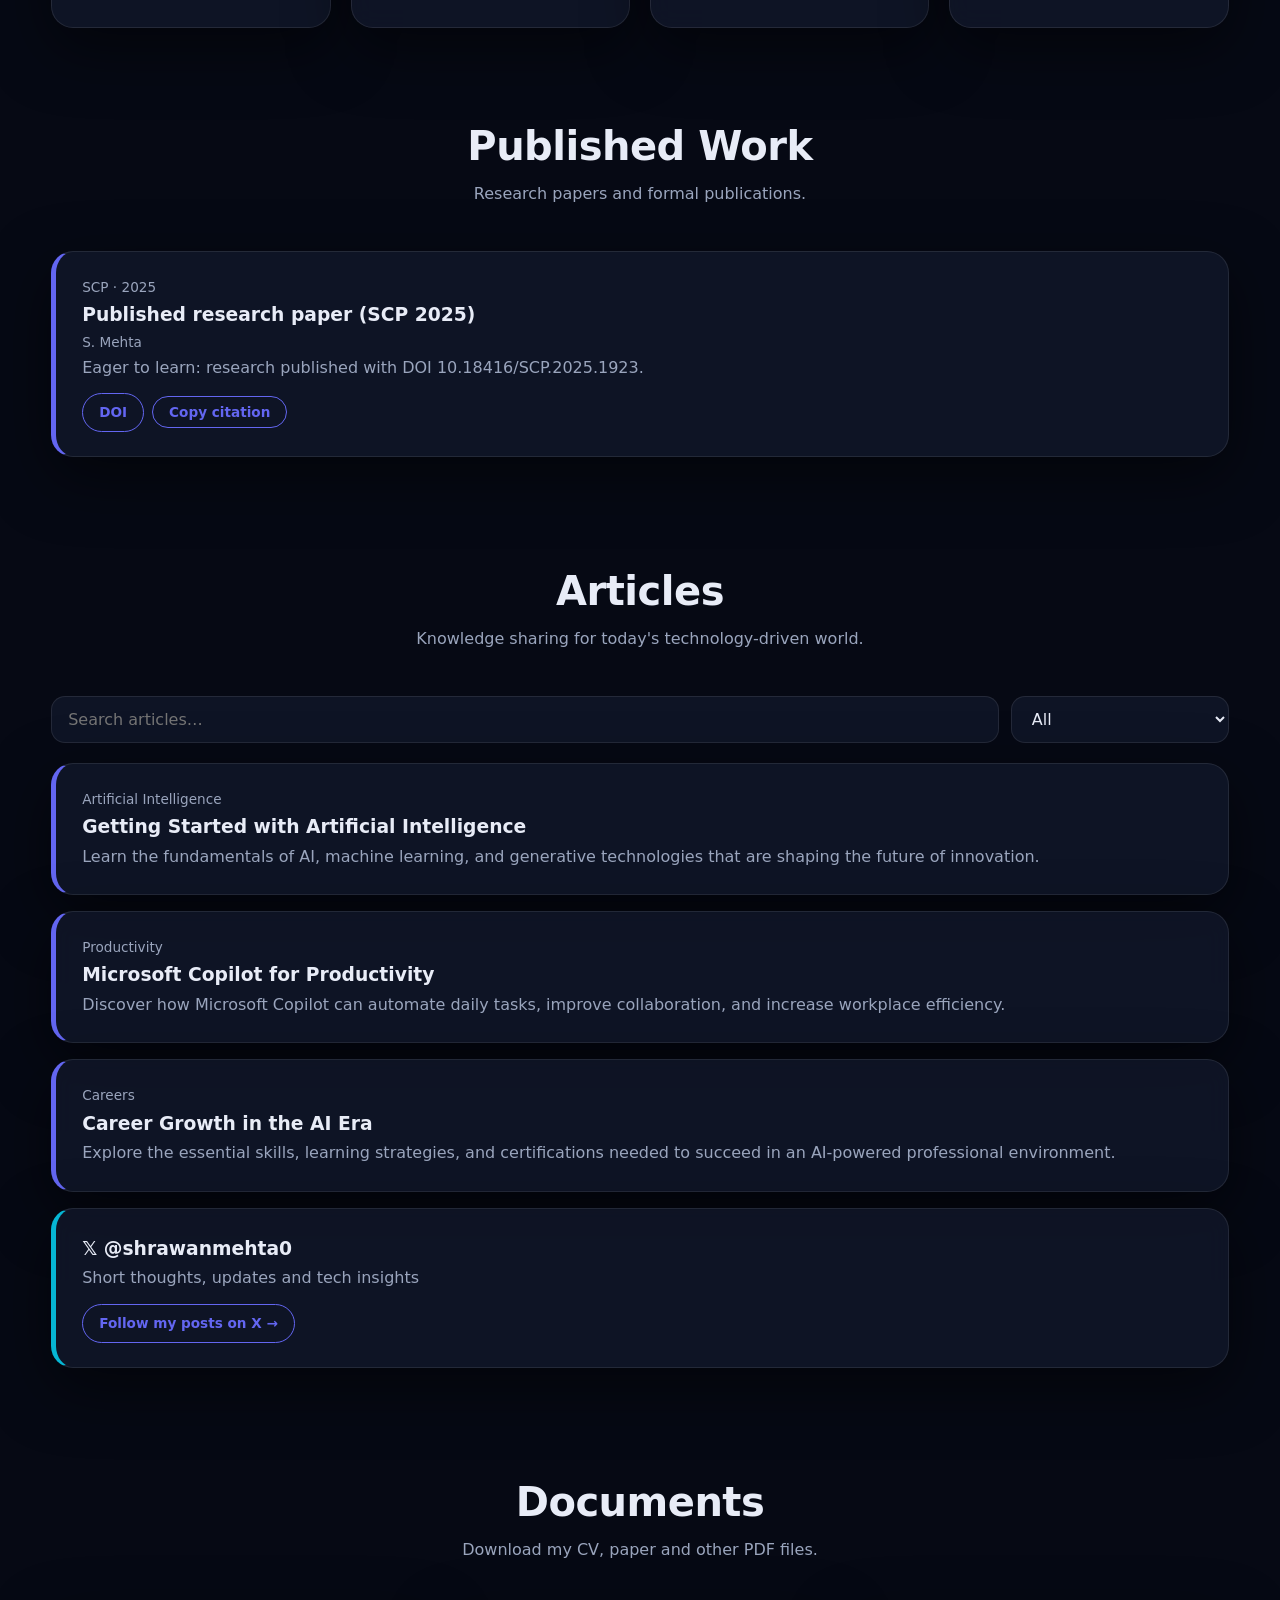
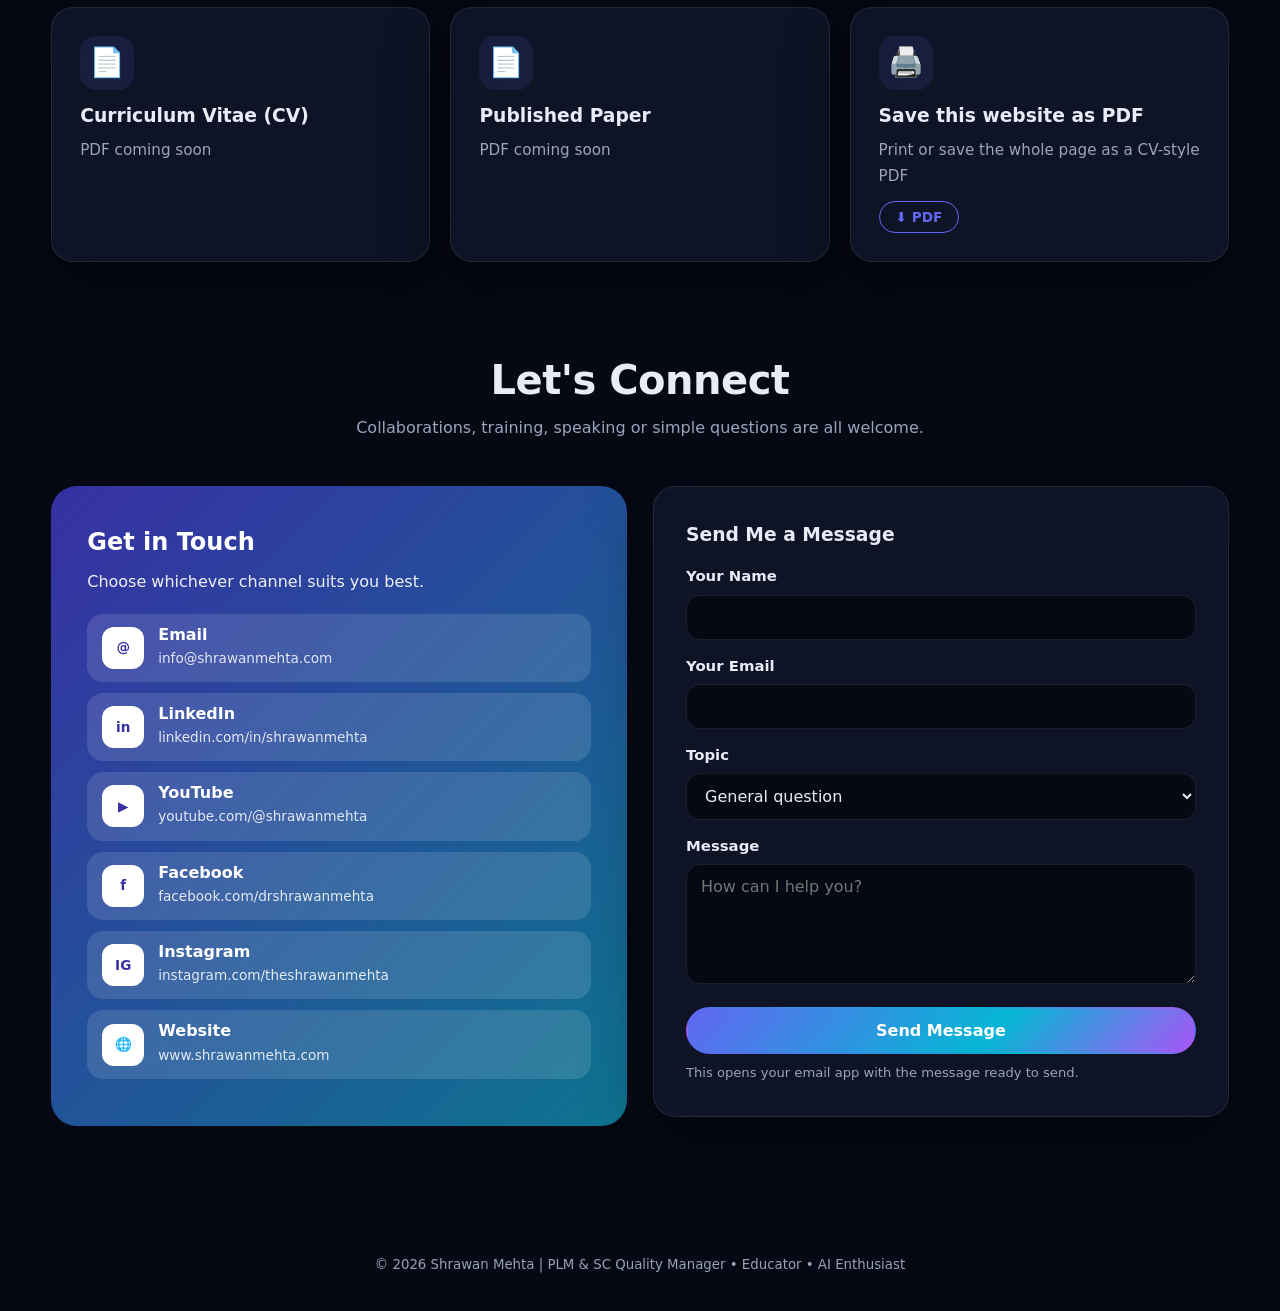
==== commit cf962f24: "Update index.html" ====
--- a/index.html
+++ b/index.html
@@ -88,7 +88,7 @@
 <script>
 const SHOW_TODO=false;
 const PROFILE={
- name:"Shrawan Mehta",email:"theshrawanmehta@gmail.com",
+ name:"Shrawan Mehta",email:"info@shrawanmehta.com",
  links:{linkedin:"https://www.linkedin.com/in/shrawanmehta",youtube:"https://www.youtube.com/@shrawanmehta",facebook:"https://www.facebook.com/drshrawanmehta",instagram:"https://www.instagram.com/theshrawanmehta/",website:"https://www.shrawanmehta.com"},
  xLink:"https://x.com/shrawanmehta0",
  location:"Germany",languages:"Nepali, English, German (C1)",
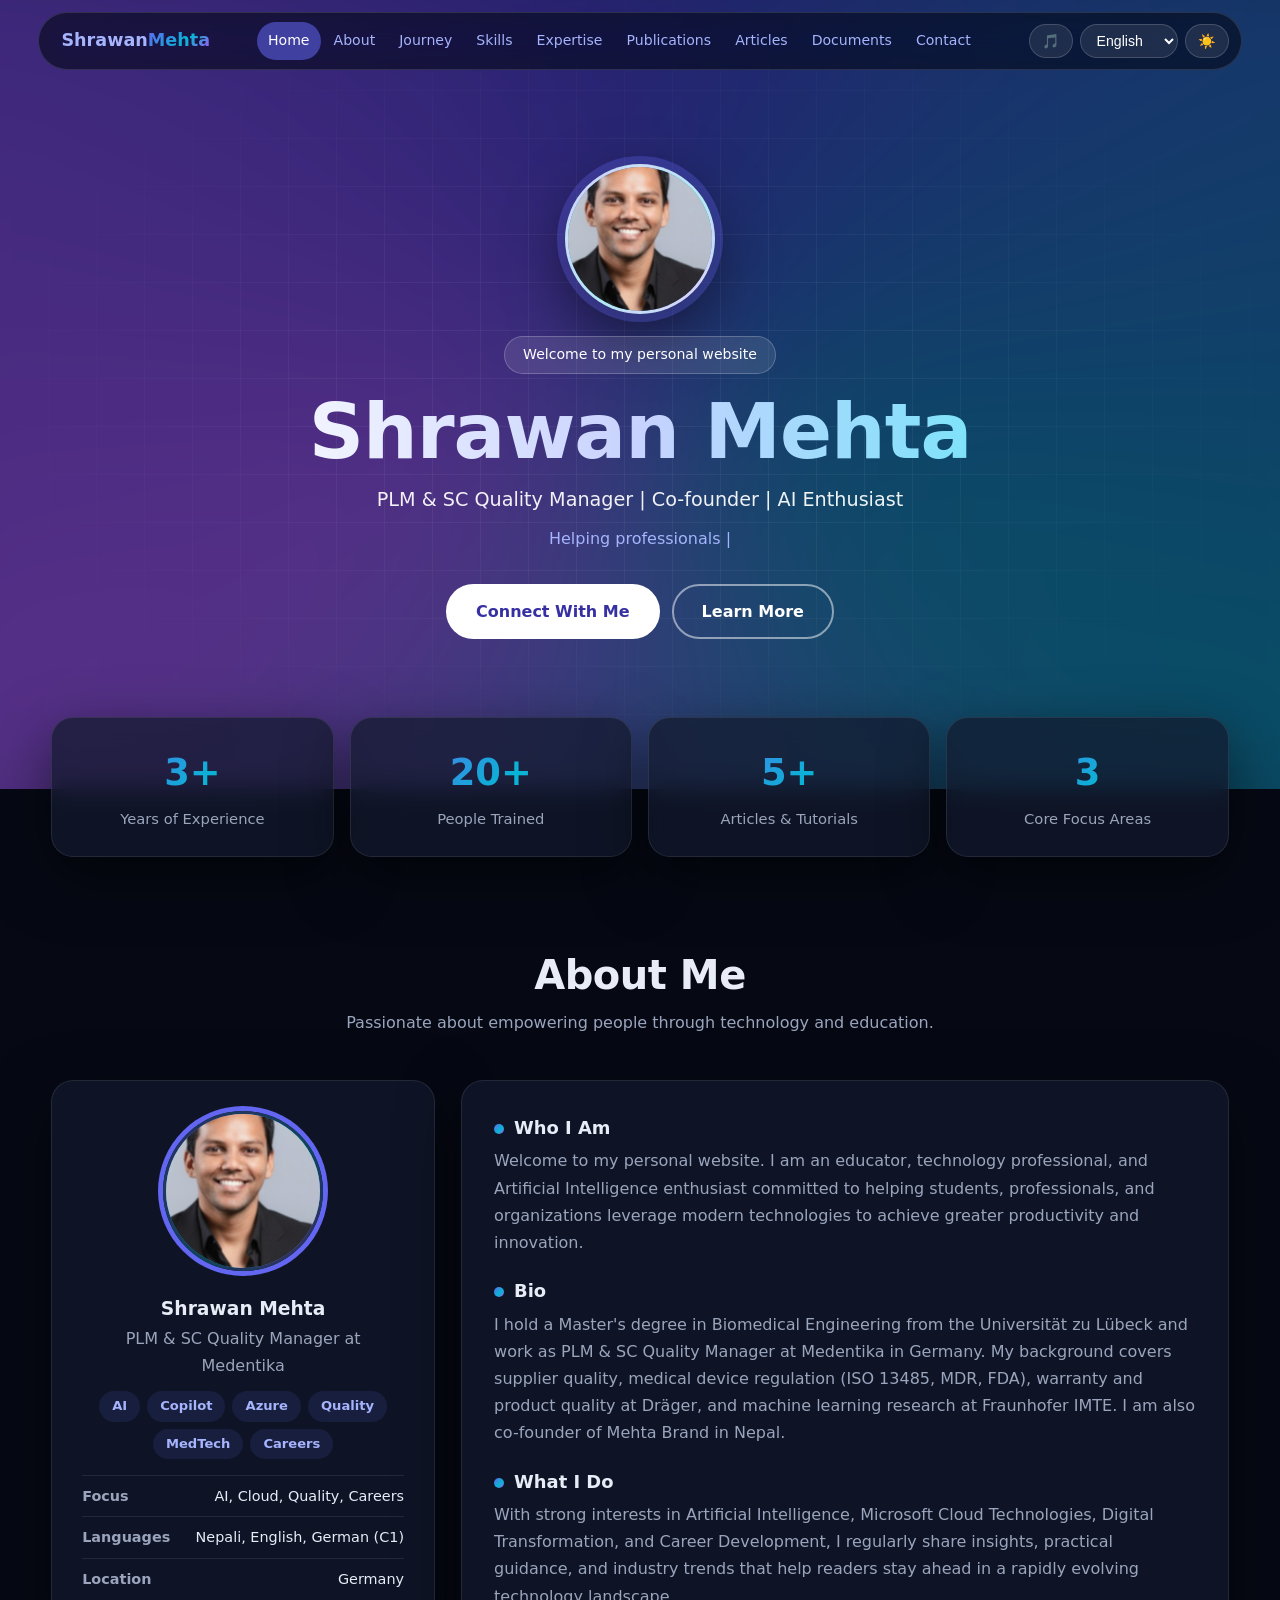
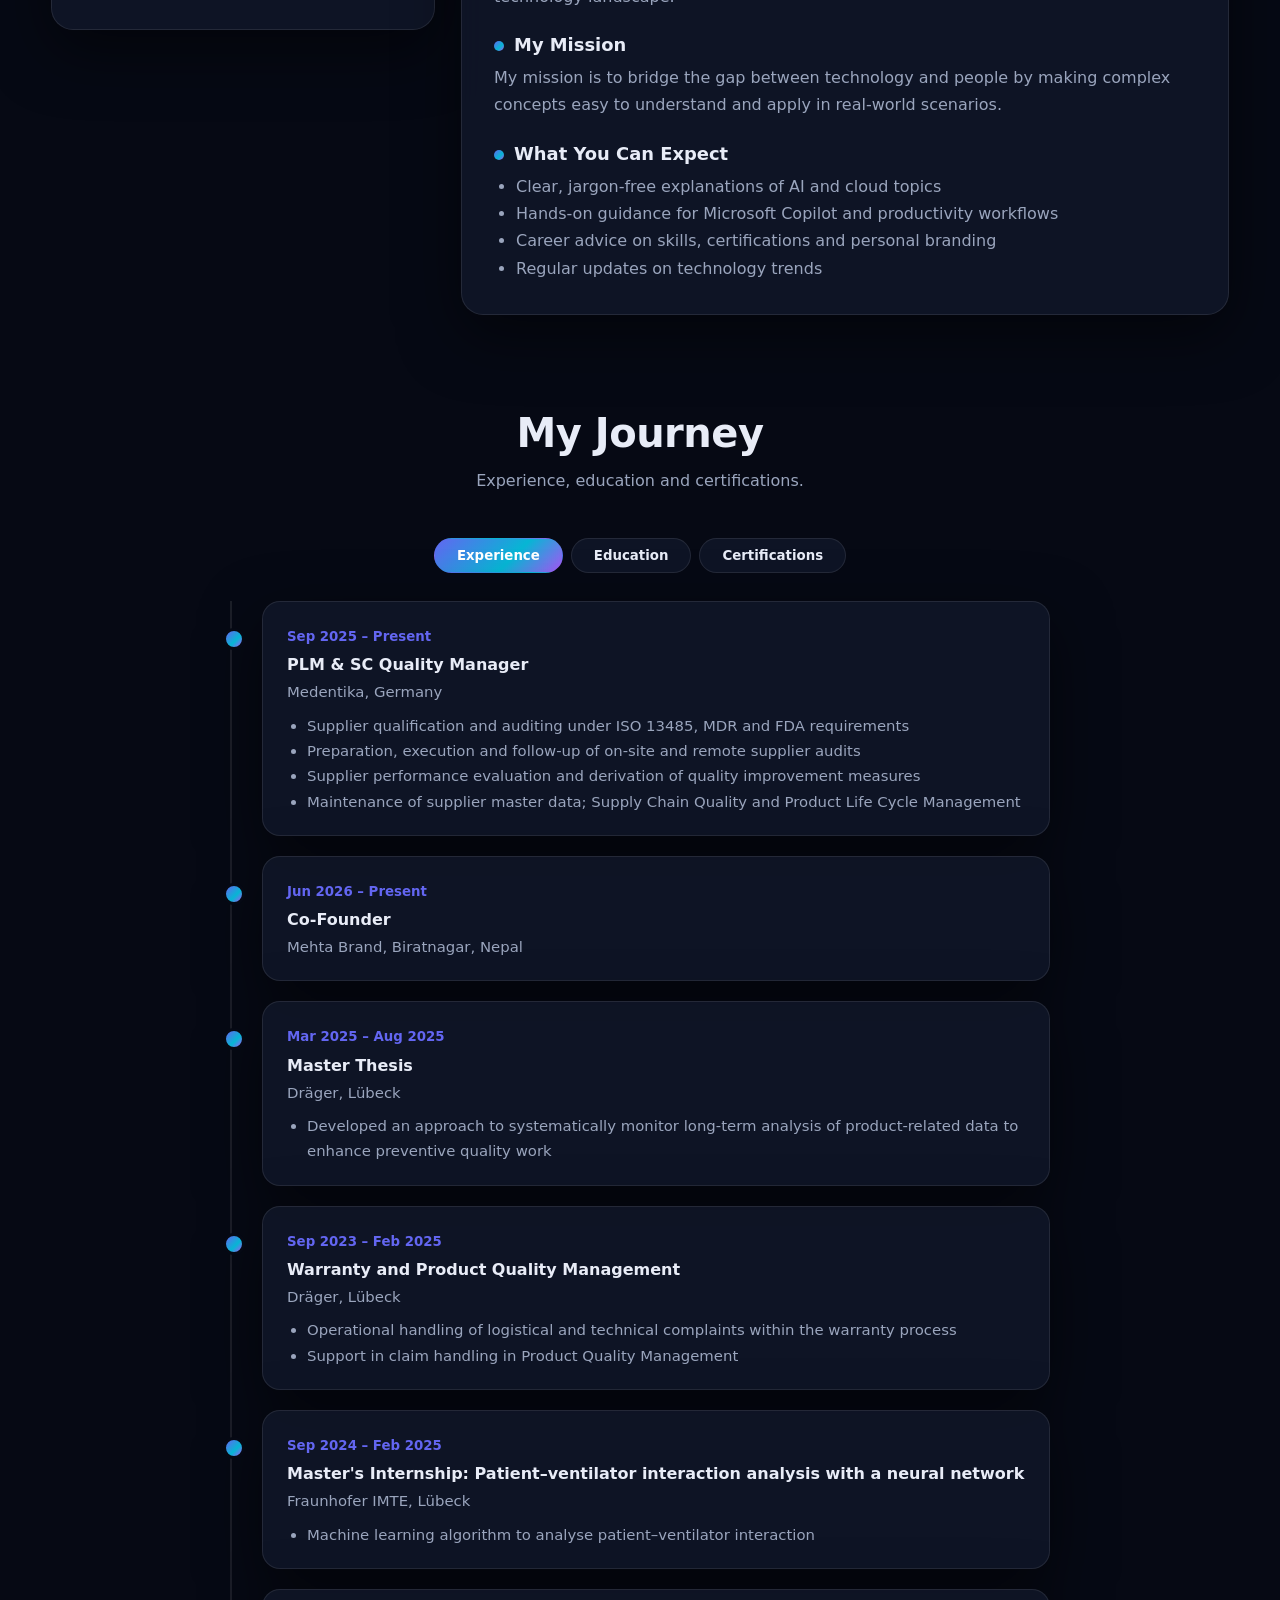
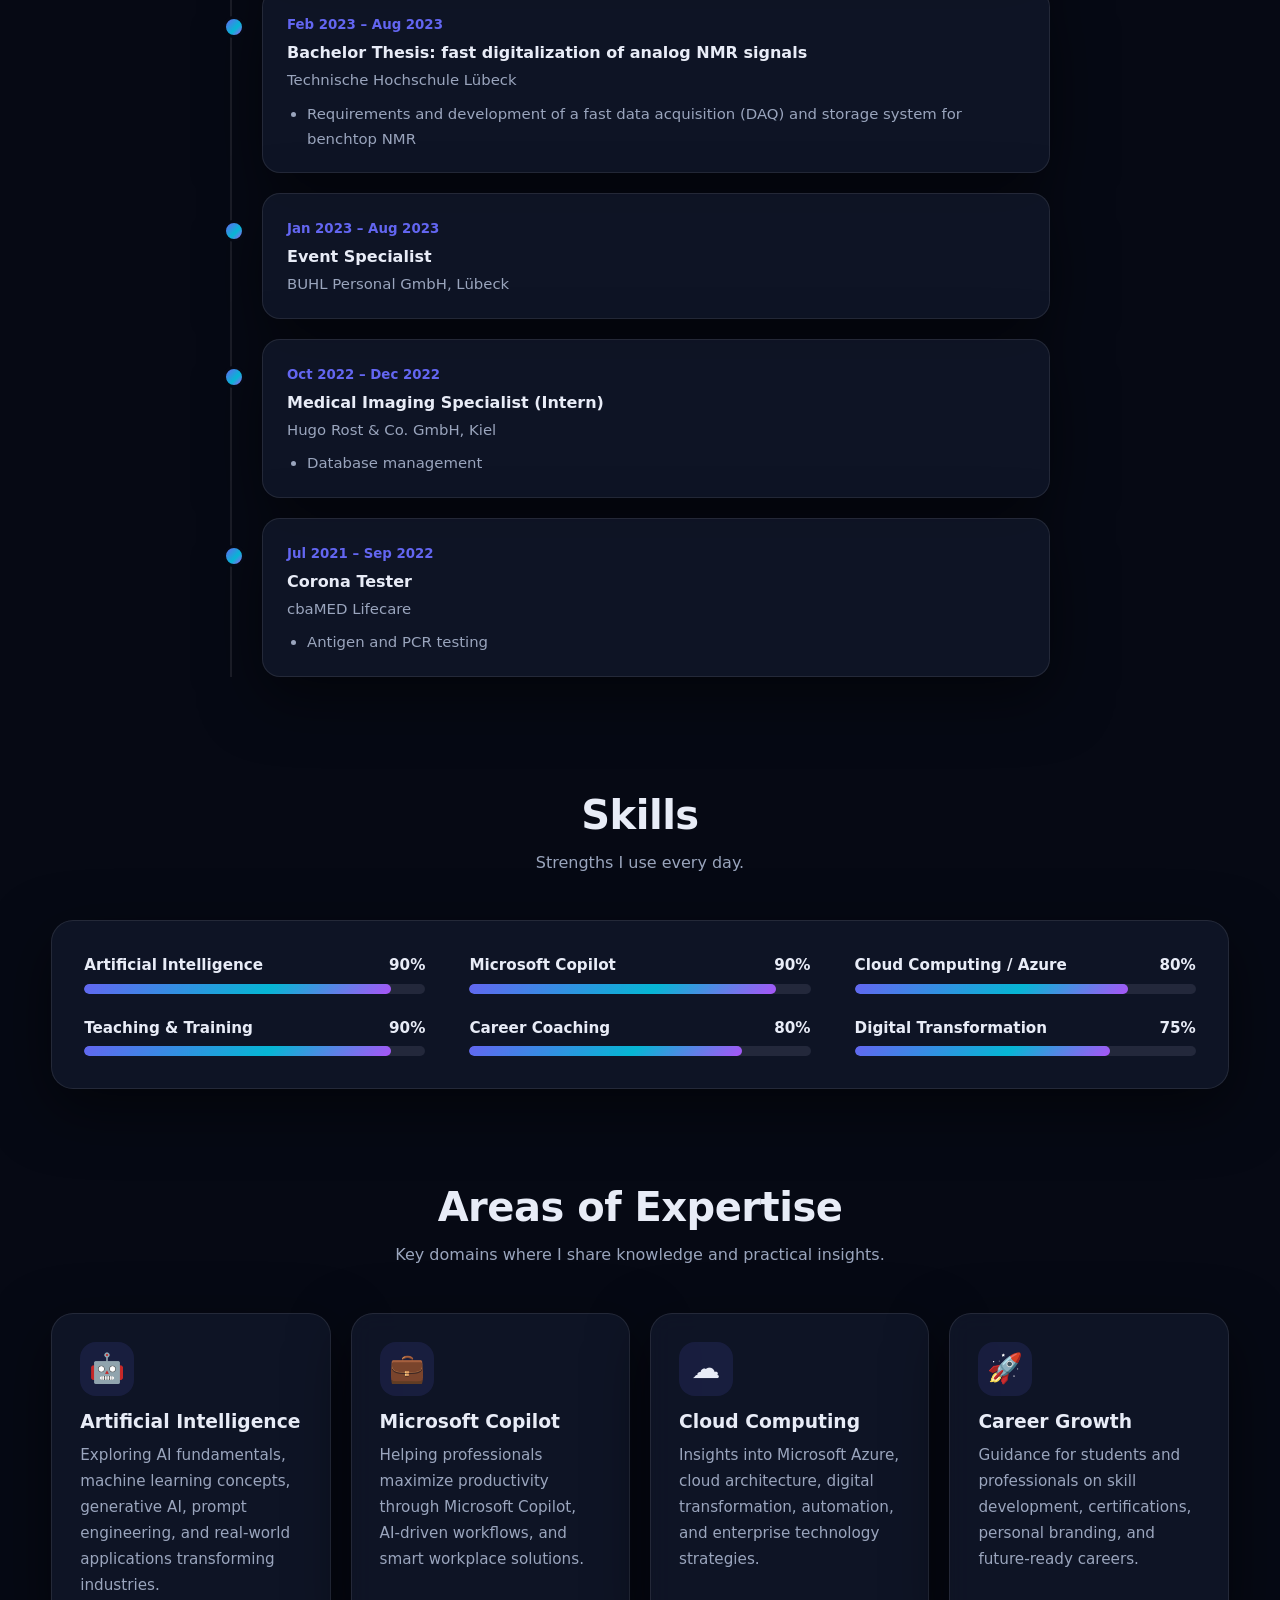
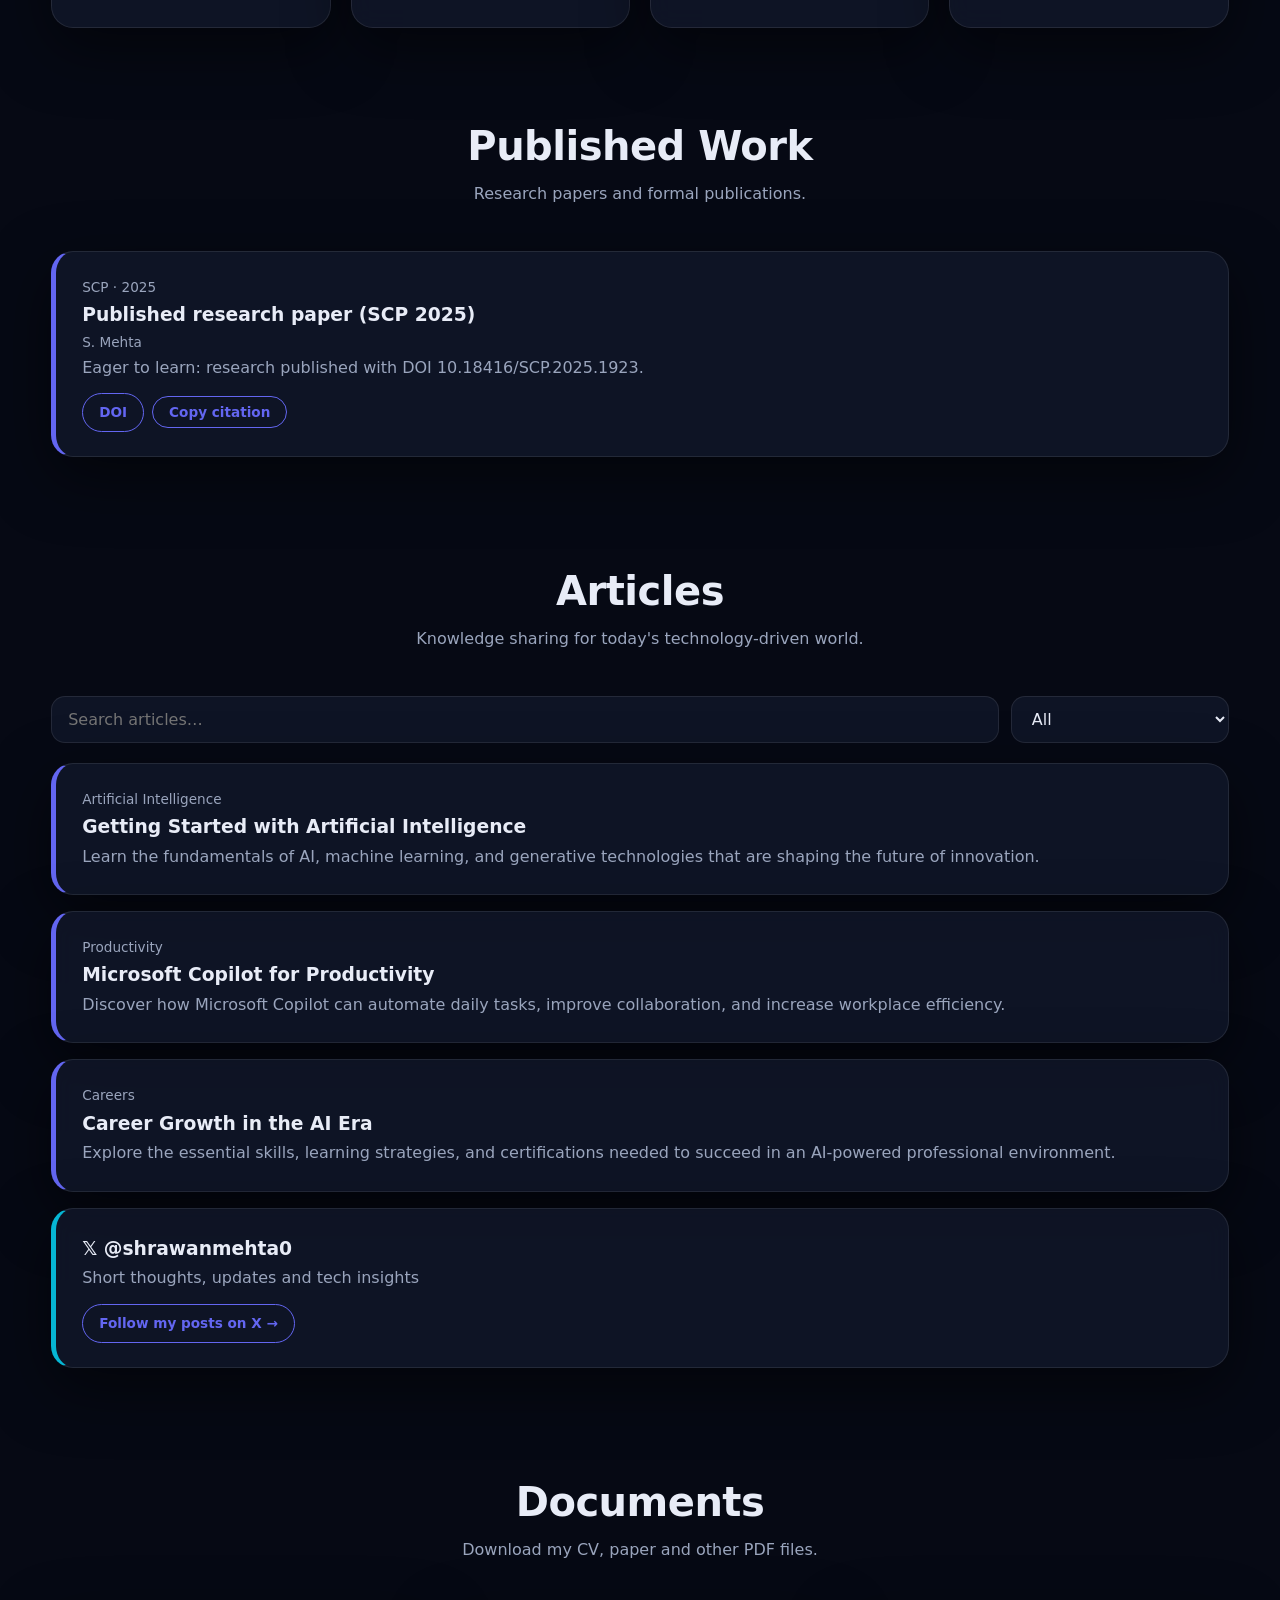
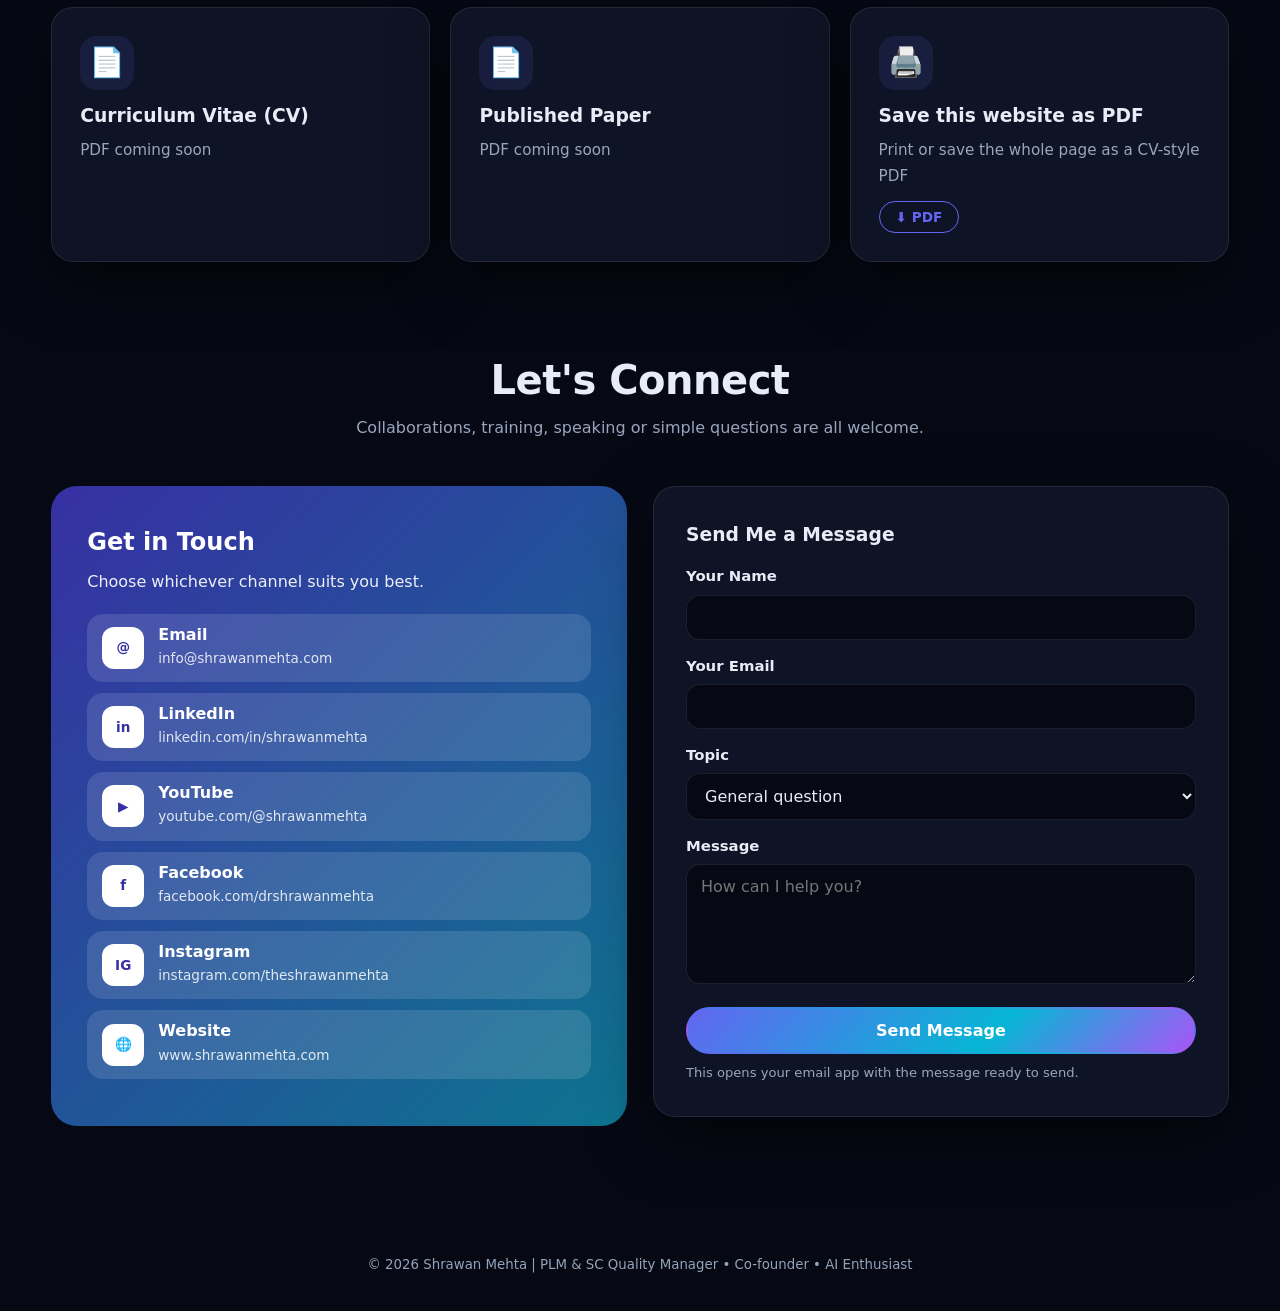
==== commit 3e92a19c: "Update index.html" ====
--- a/index.html
+++ b/index.html
@@ -89,8 +89,13 @@
 const SHOW_TODO=false;
 const PROFILE={
  name:"Shrawan Mehta",email:"info@shrawanmehta.com",
- links:{linkedin:"https://www.linkedin.com/in/shrawanmehta",youtube:"https://www.youtube.com/@shrawanmehta",facebook:"https://www.facebook.com/drshrawanmehta",instagram:"https://www.instagram.com/theshrawanmehta/",website:"https://www.shrawanmehta.com"},
- xLink:"https://x.com/shrawanmehta0",
+ links:{
+  linkedin:"https://www.linkedin.com/in/shrawanmehta",
+  youtube:"https://www.youtube.com/@shrawanmehta",
+  facebook:"https://www.facebook.com/drshrawanmehta",
+  instagram:"https://www.instagram.com/theshrawanmehta/",
+  website:"https://www.shrawanmehta.com"
+},xLink:"https://x.com/shrawanmehta0",
  location:"Germany",languages:"Nepali, English, German (C1)",
  stats:[{n:3,s:"+"},{n:20,s:"+"},{n:5,s:"+"},{n:3,s:""}],
  skillLevels:[90,90,80,90,80,75],
@@ -119,8 +124,8 @@
 const T={
 en:{n:"English",
  nav:["Home","About","Journey","Skills","Expertise","Publications","Articles","Documents","Contact"],
- badge:"👋 Welcome to my personal website",
- tag:"PLM & SC Quality Manager | Educator | AI Enthusiast",
+ badge:"Welcome to my personal website",
+ tag:"PLM & SC Quality Manager | Co-founder | AI Enthusiast",
  typed:["Making AI simple and practical","Helping professionals master Microsoft Copilot","Guiding careers in the age of cloud and AI","Quality, regulation and medical technology"],
  btn:["Connect With Me","Learn More"],
  stats:["Years of Experience","People Trained","Articles & Tutorials","Core Focus Areas"],
@@ -142,7 +147,7 @@
  music:["Music on","Music off"]},
 de:{n:"Deutsch",
  nav:["Start","Über mich","Werdegang","Fähigkeiten","Expertise","Publikationen","Artikel","Dokumente","Kontakt"],
- badge:"👋 Willkommen auf meiner persönlichen Website",
+ badge:"Willkommen auf meiner persönlichen Website",
  tag:"PLM & SC Quality Manager | Pädagoge | KI-Enthusiast",
  typed:["KI einfach und praxisnah machen","Fachkräften helfen, Microsoft Copilot zu meistern","Karrieren im Zeitalter von Cloud und KI begleiten","Qualität, Regulatorik und Medizintechnik"],
  btn:["Kontakt aufnehmen","Mehr erfahren"],
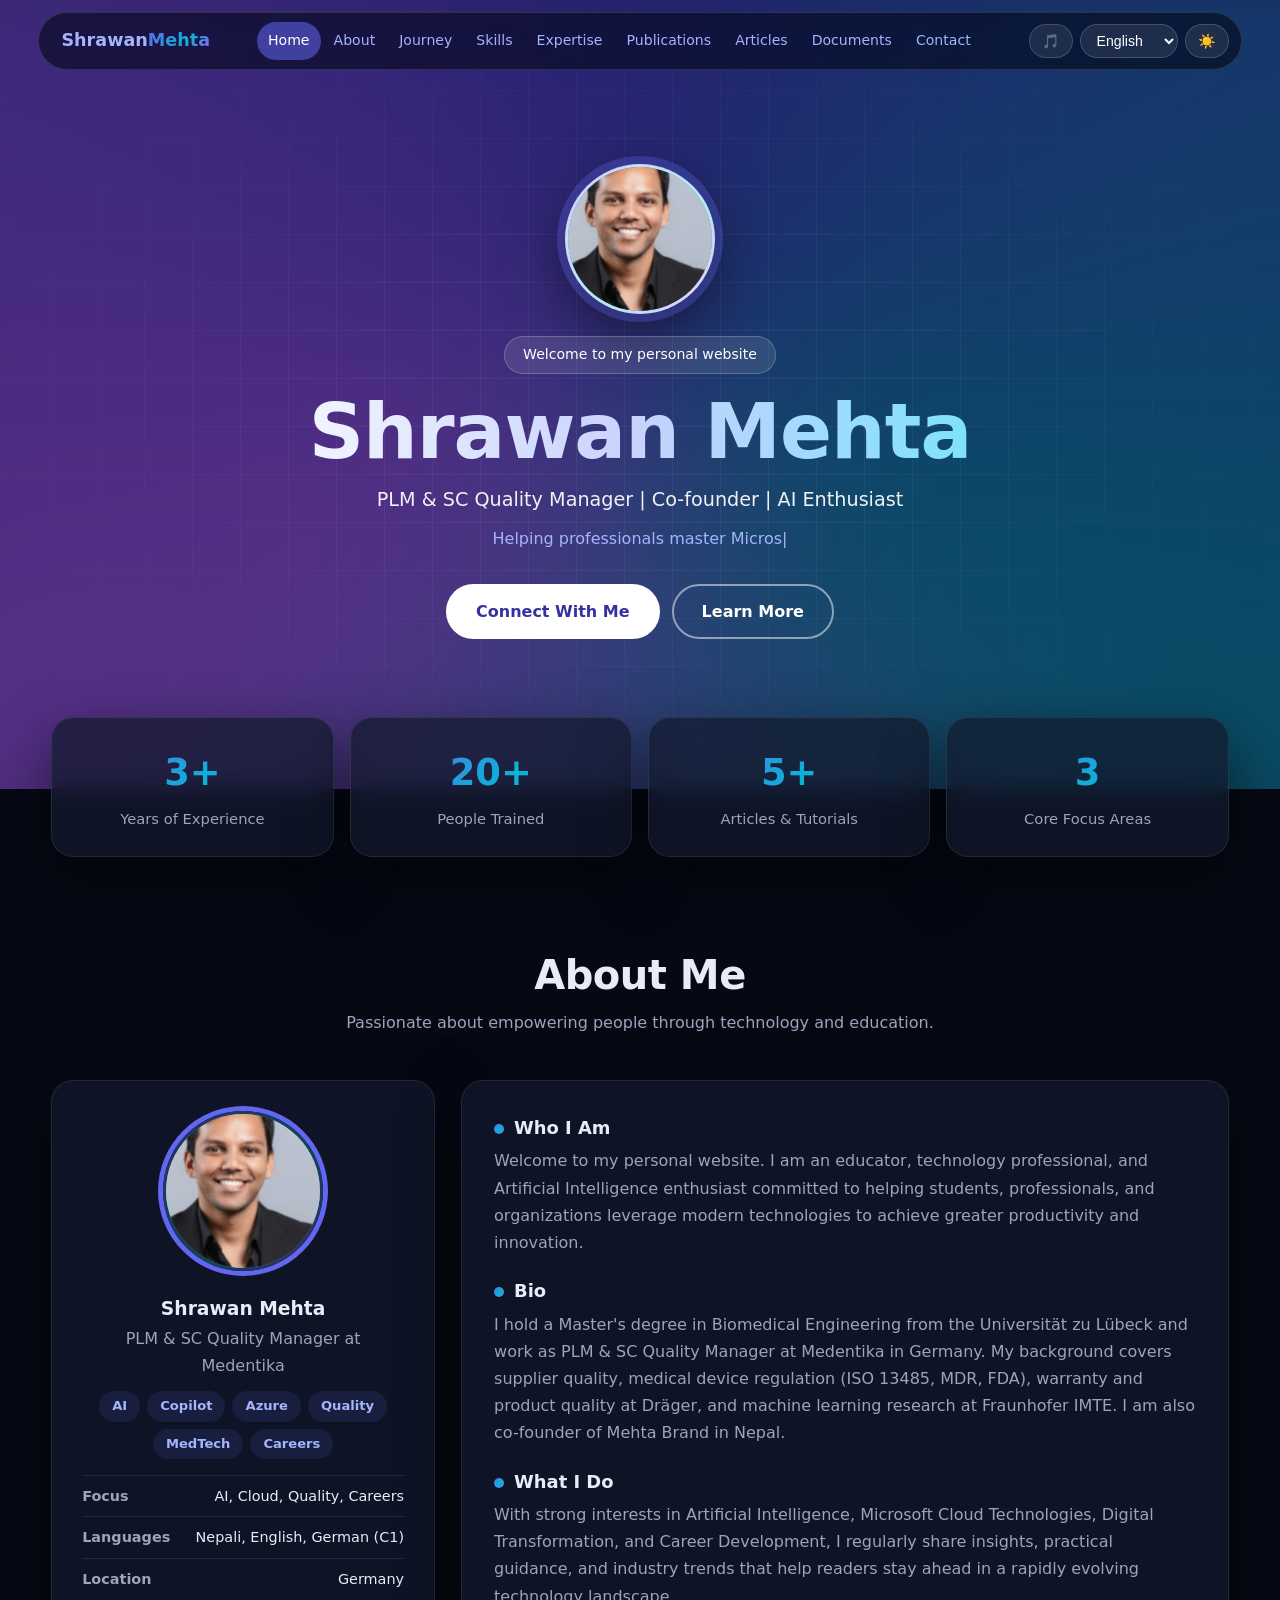
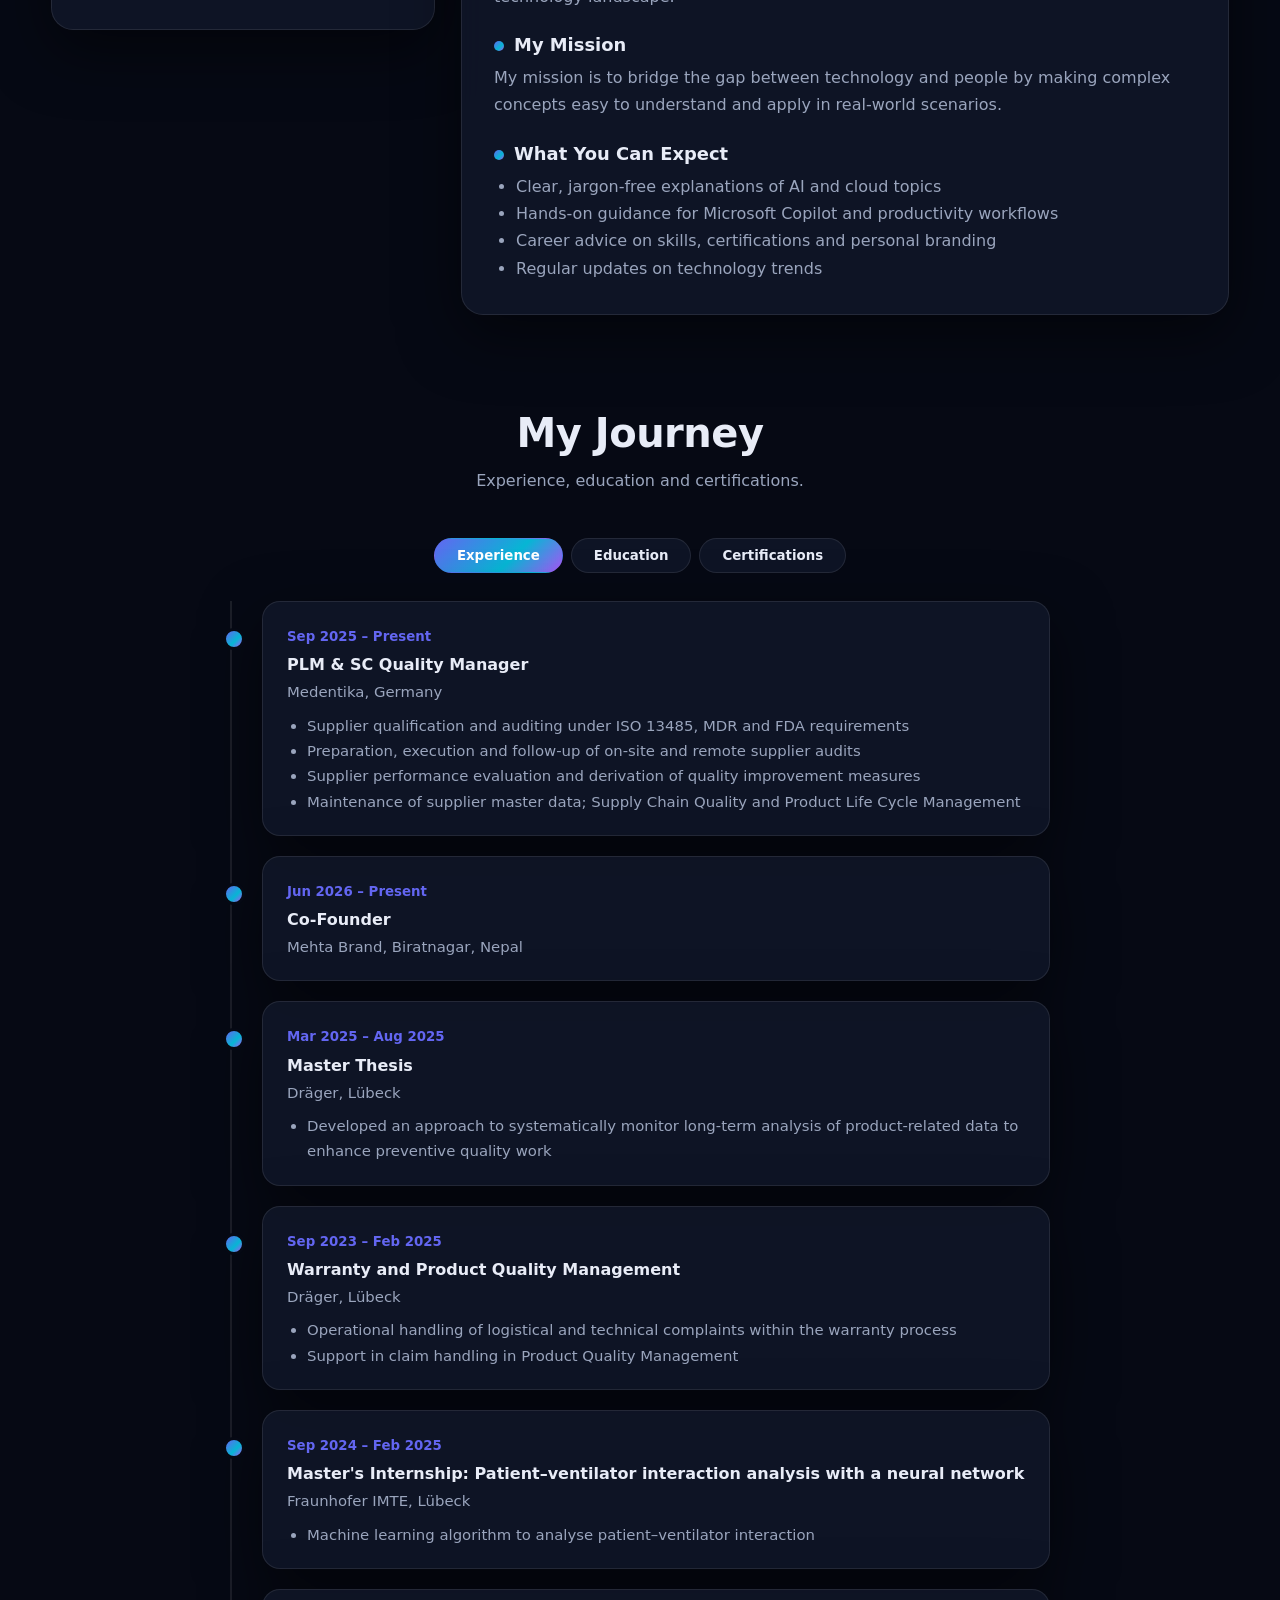
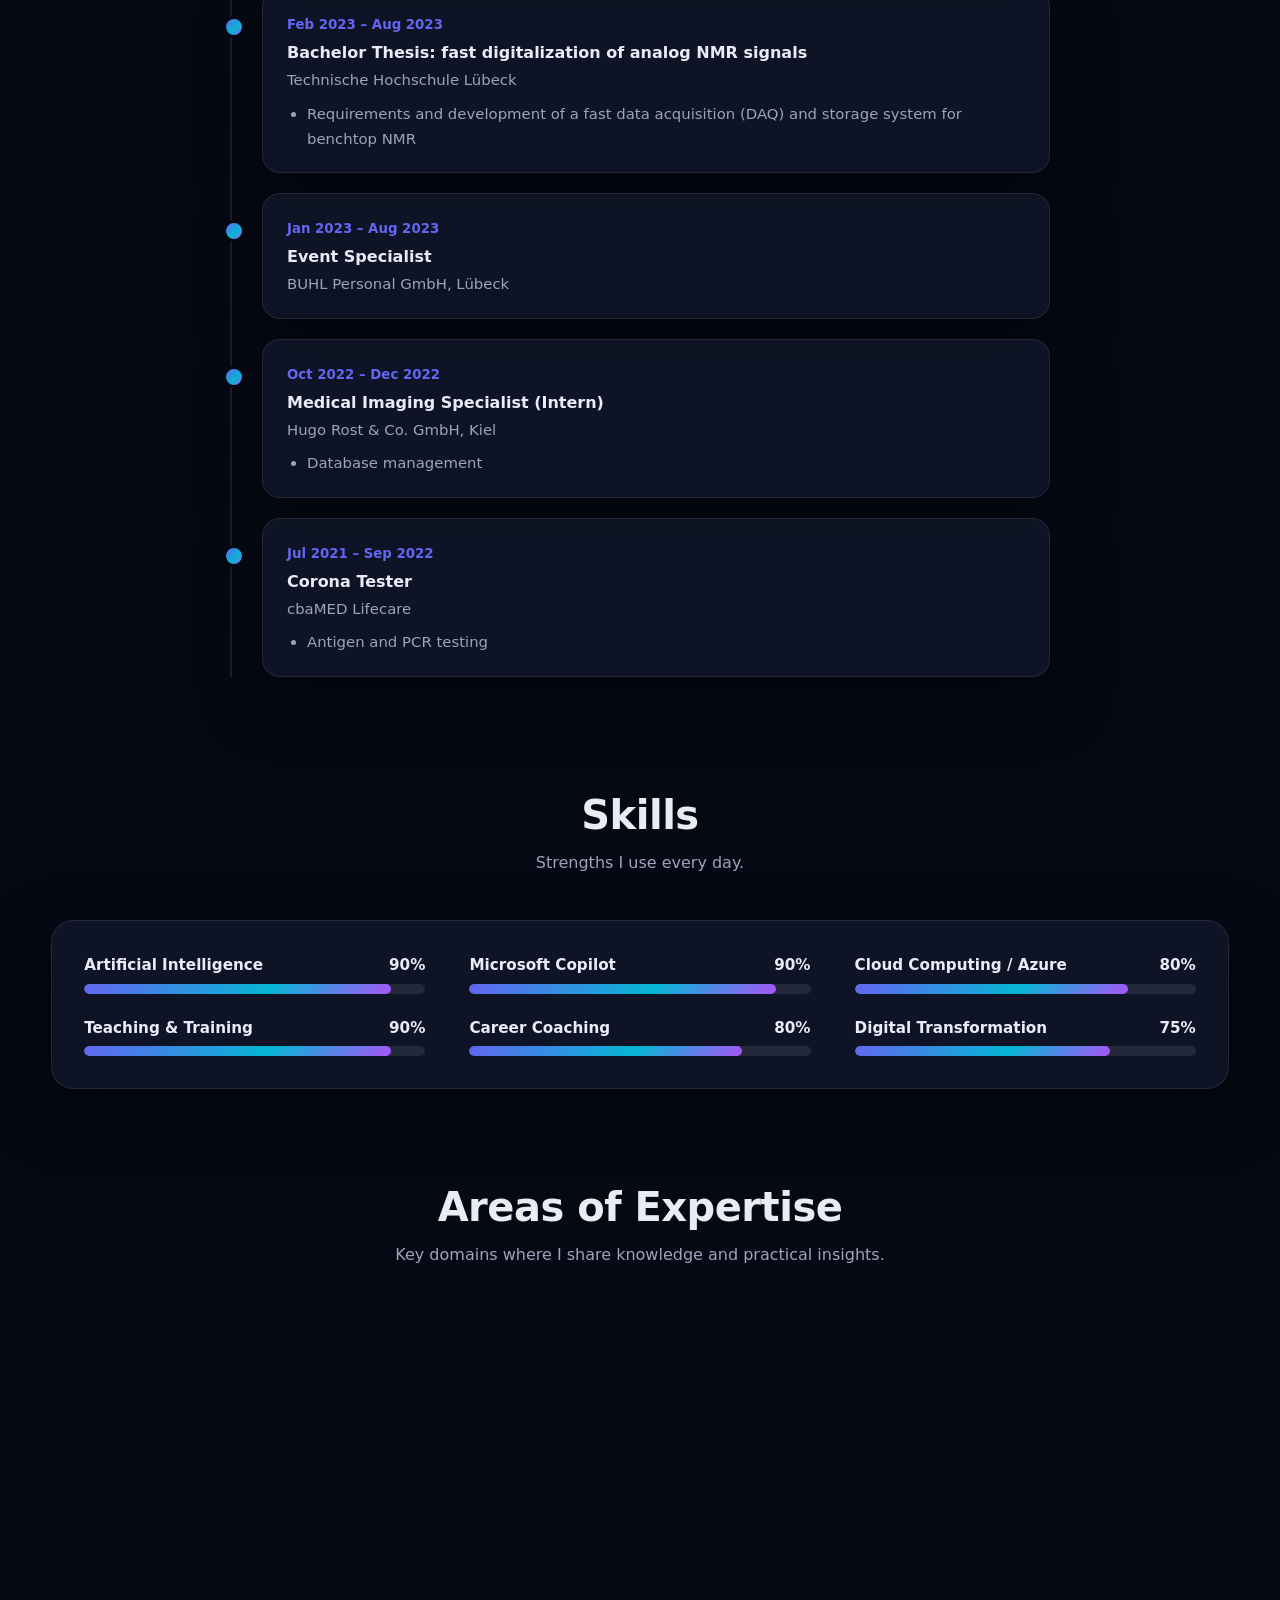
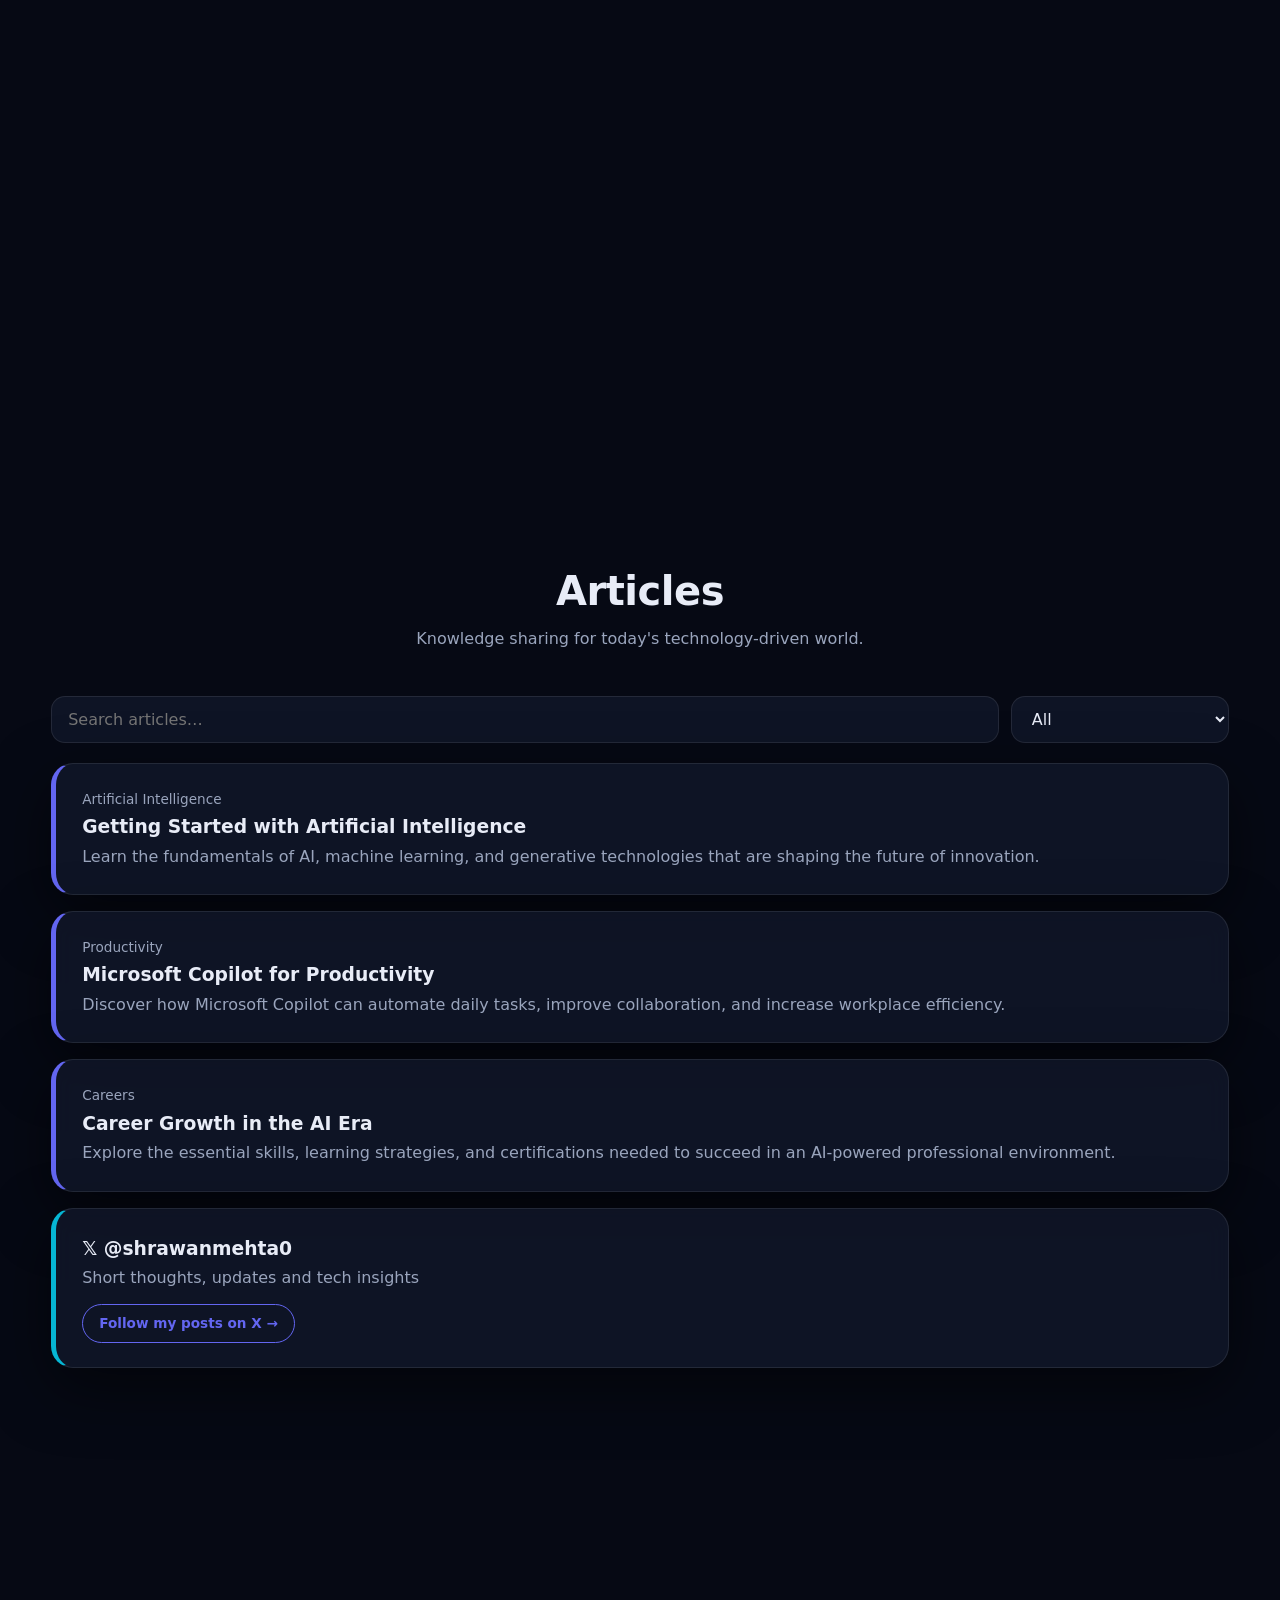
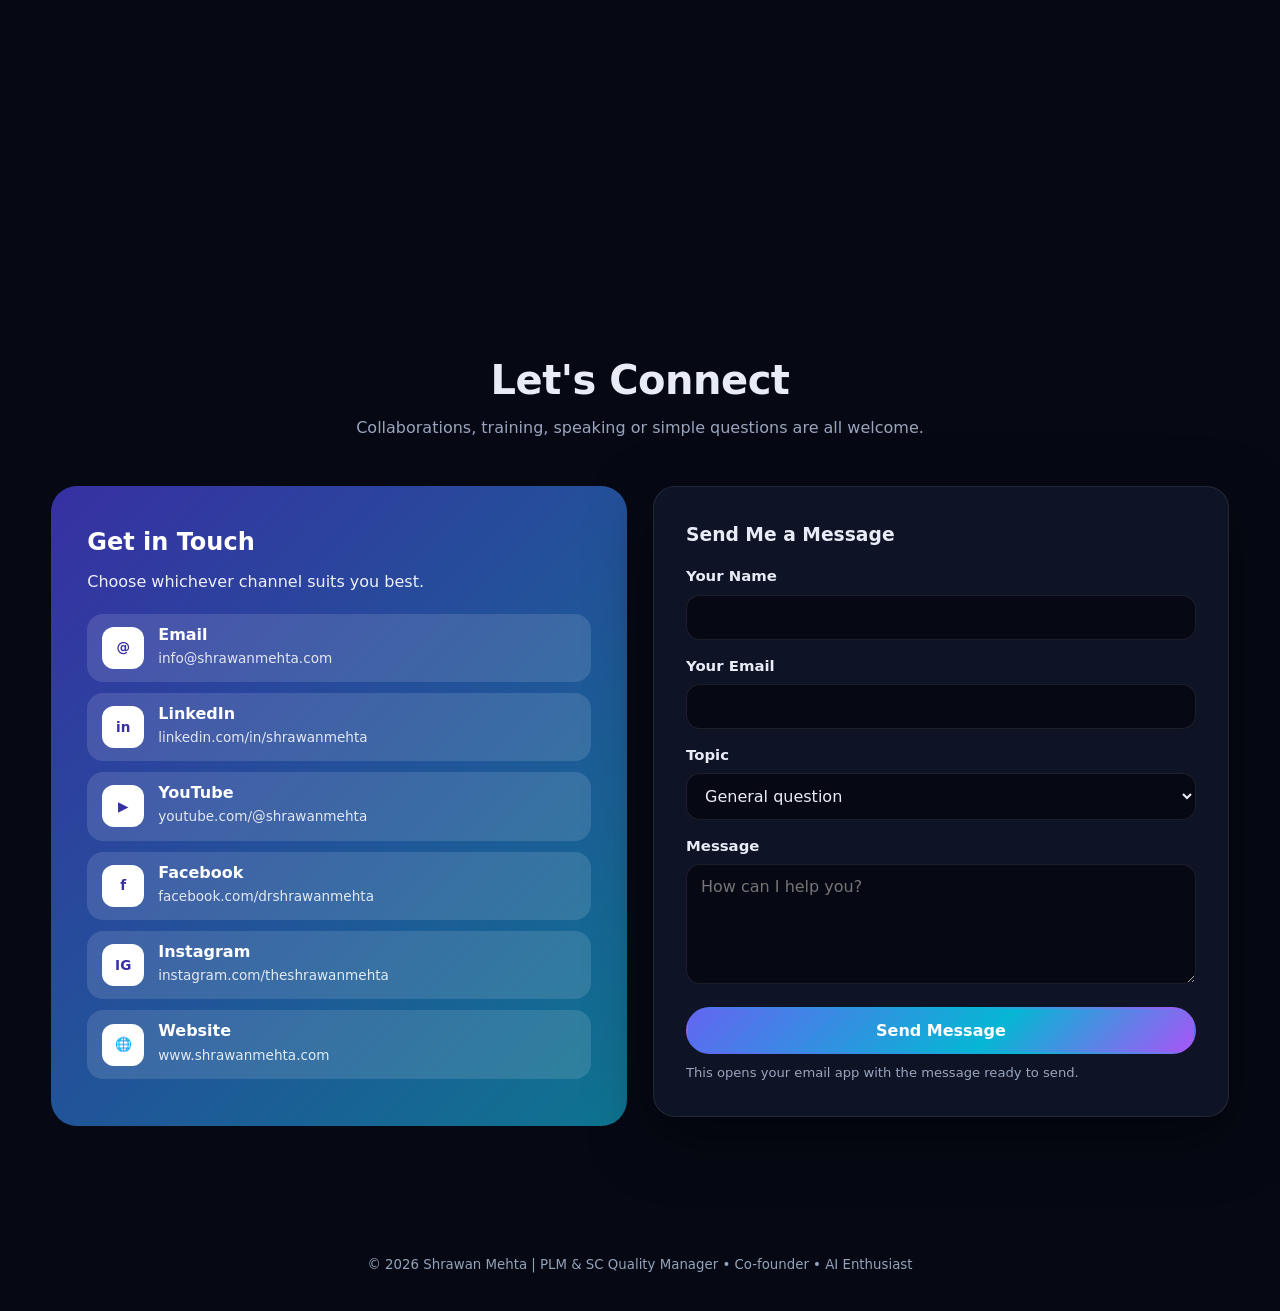
==== commit c8bb1614: "Update index.html" ====
--- a/index.html
+++ b/index.html
@@ -92,7 +92,7 @@
  links:{
   linkedin:"https://www.linkedin.com/in/shrawanmehta",
   youtube:"https://www.youtube.com/@shrawanmehta",
-  facebook:"https://www.facebook.com/drshrawanmehta",
+  facebook:"https://www.facebook.com/theshrawanmehta",
   instagram:"https://www.instagram.com/theshrawanmehta/",
   website:"https://www.shrawanmehta.com"
 },xLink:"https://x.com/shrawanmehta0",
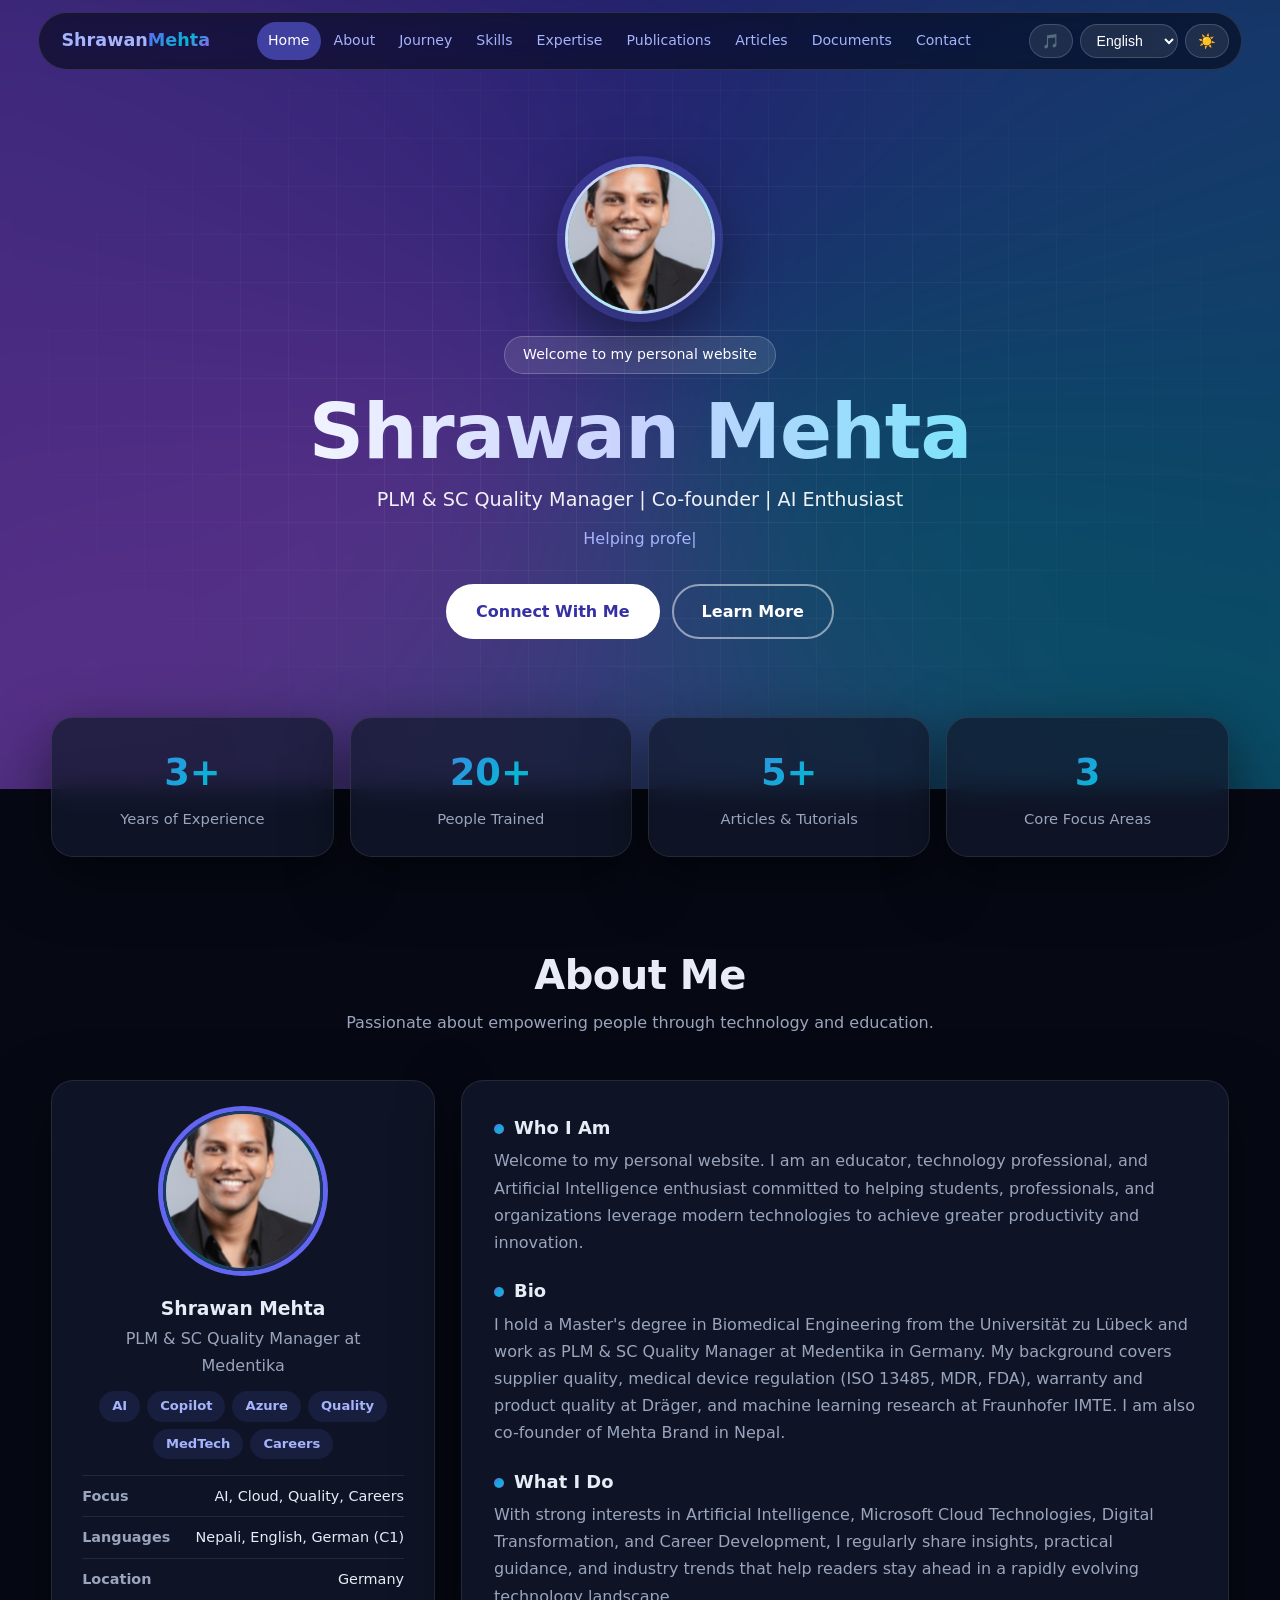
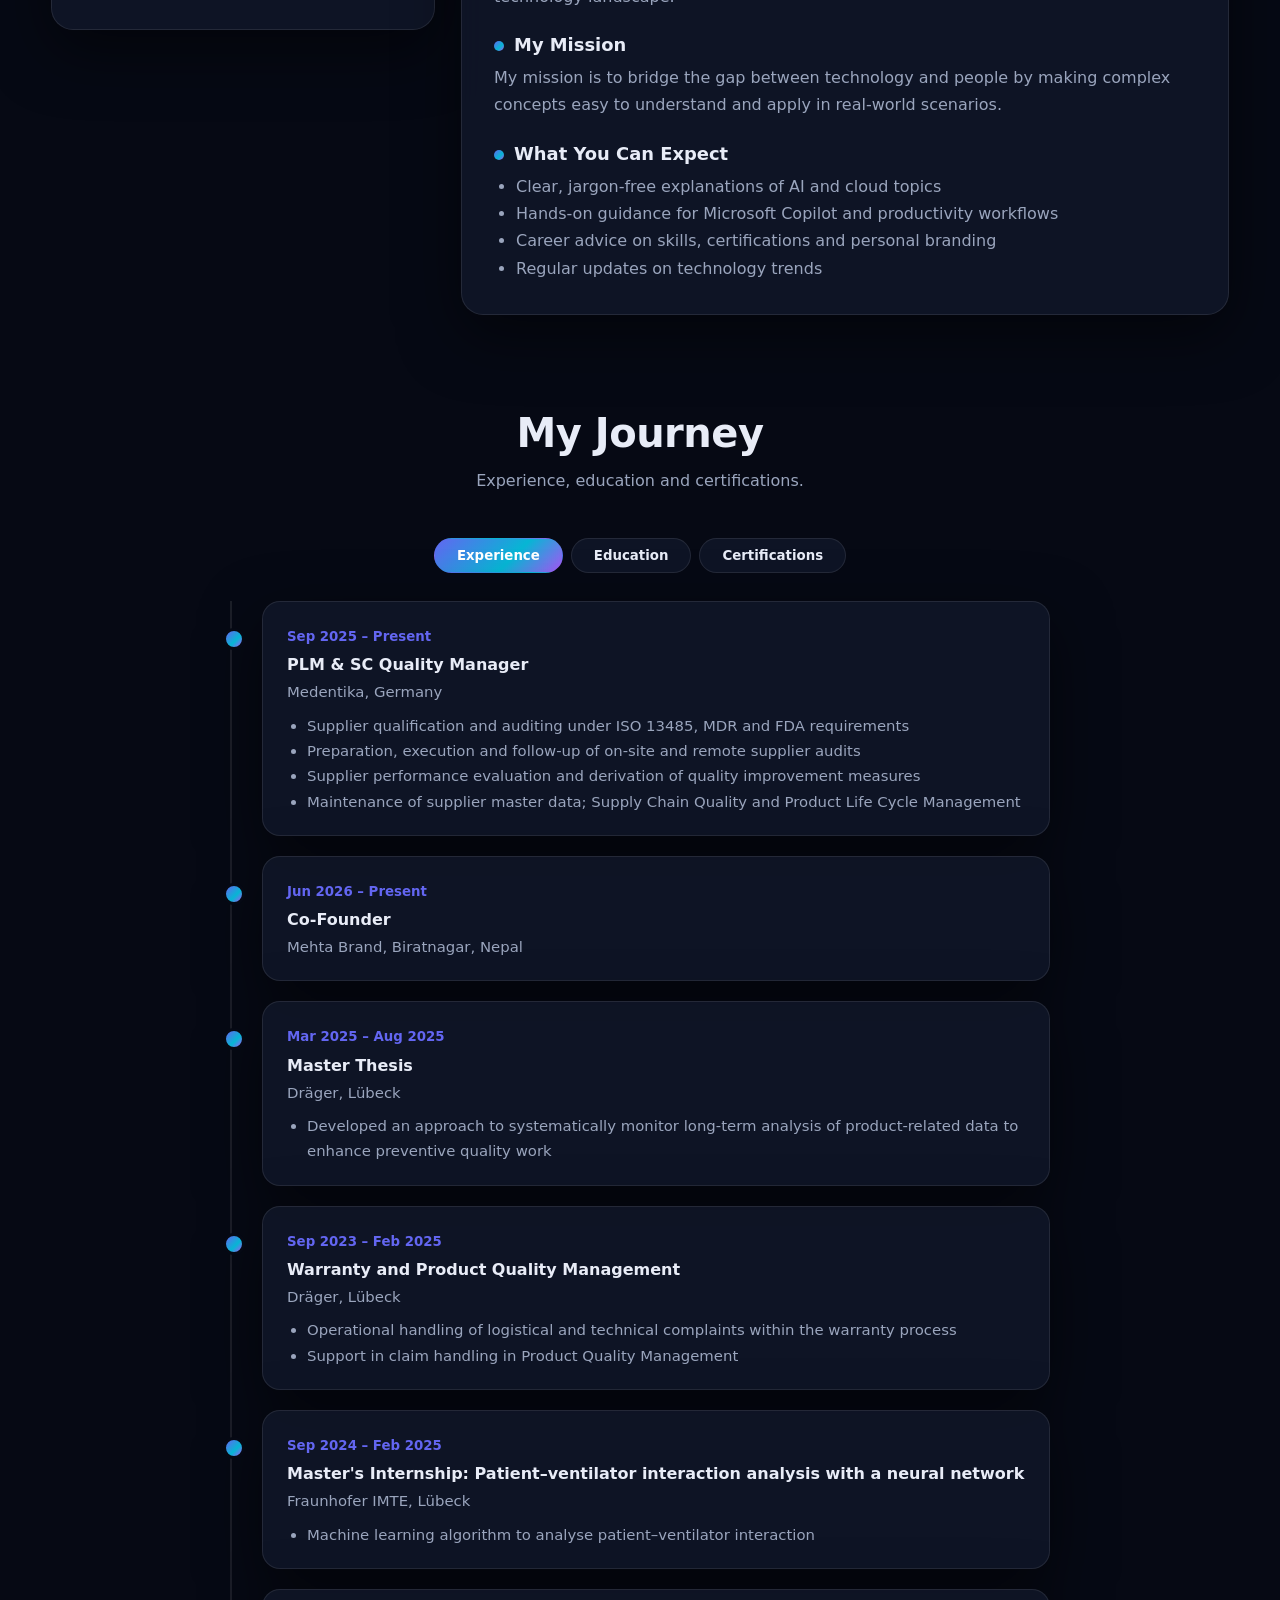
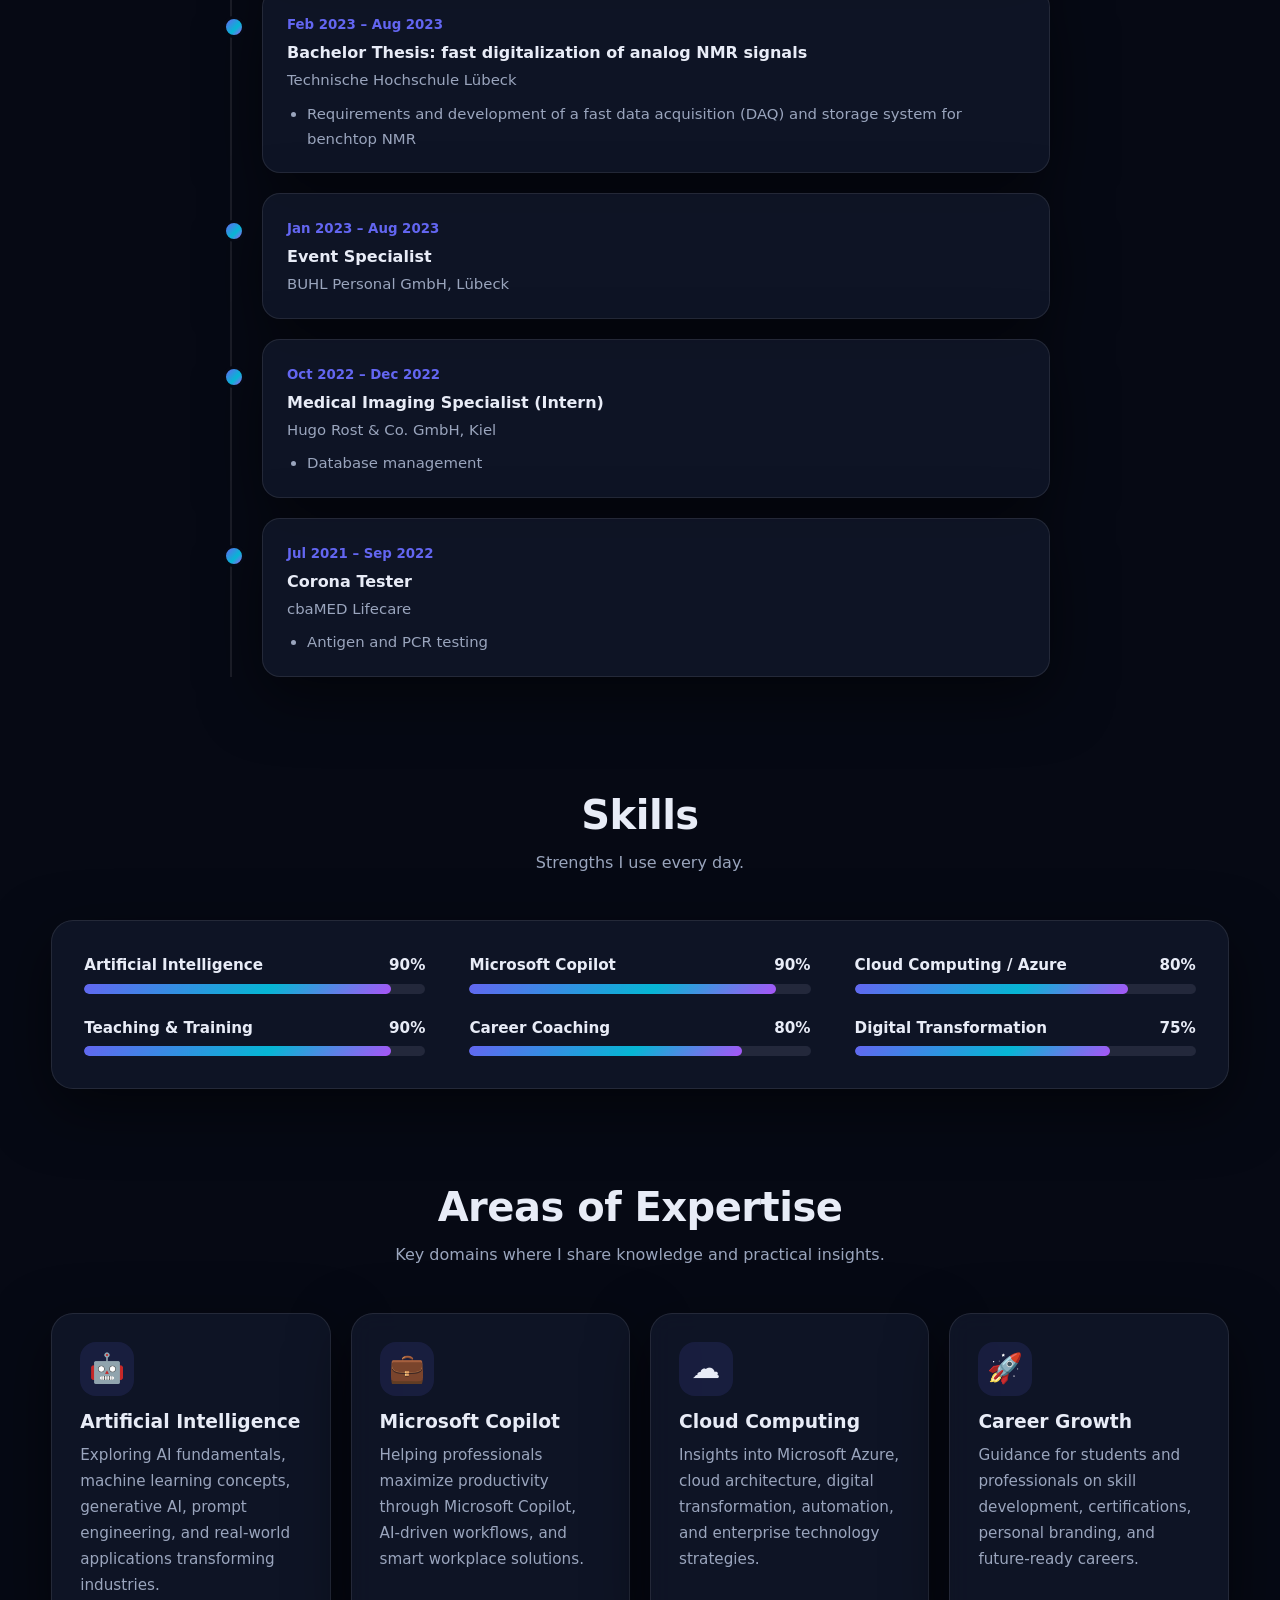
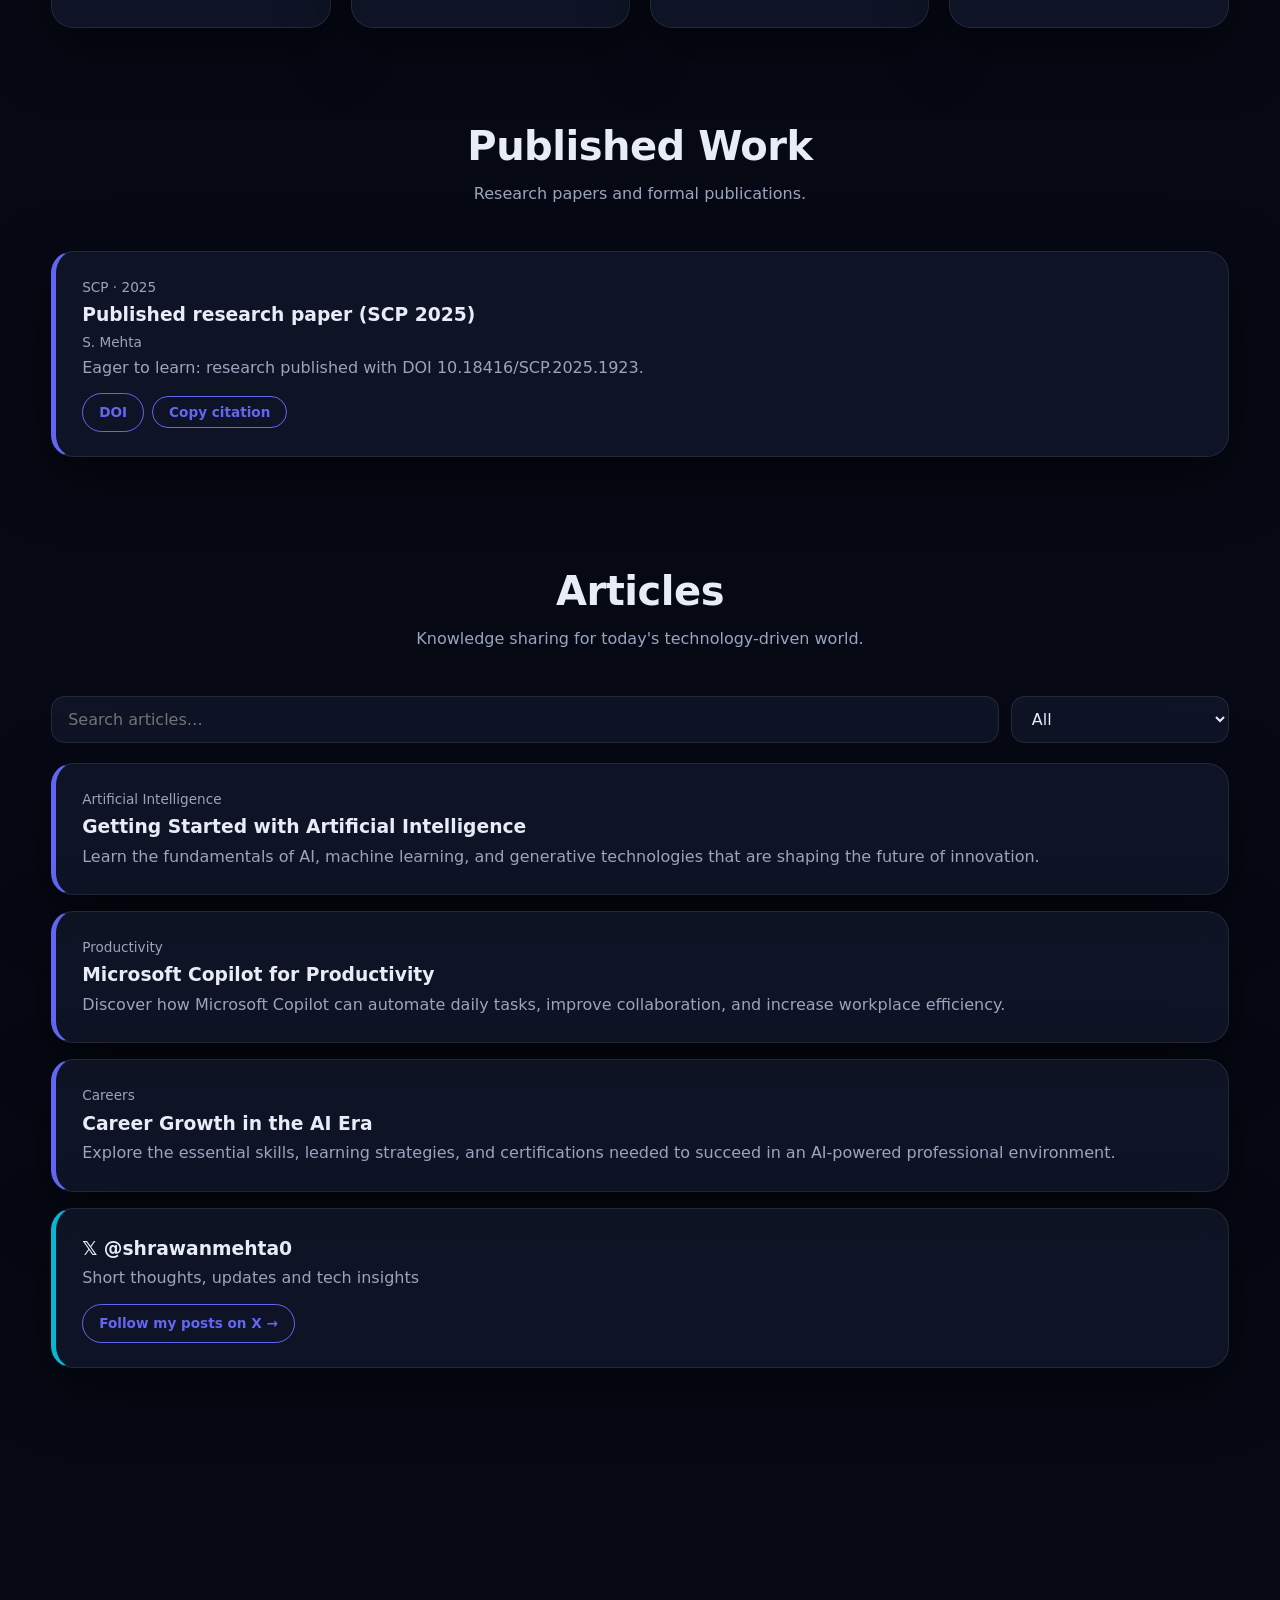
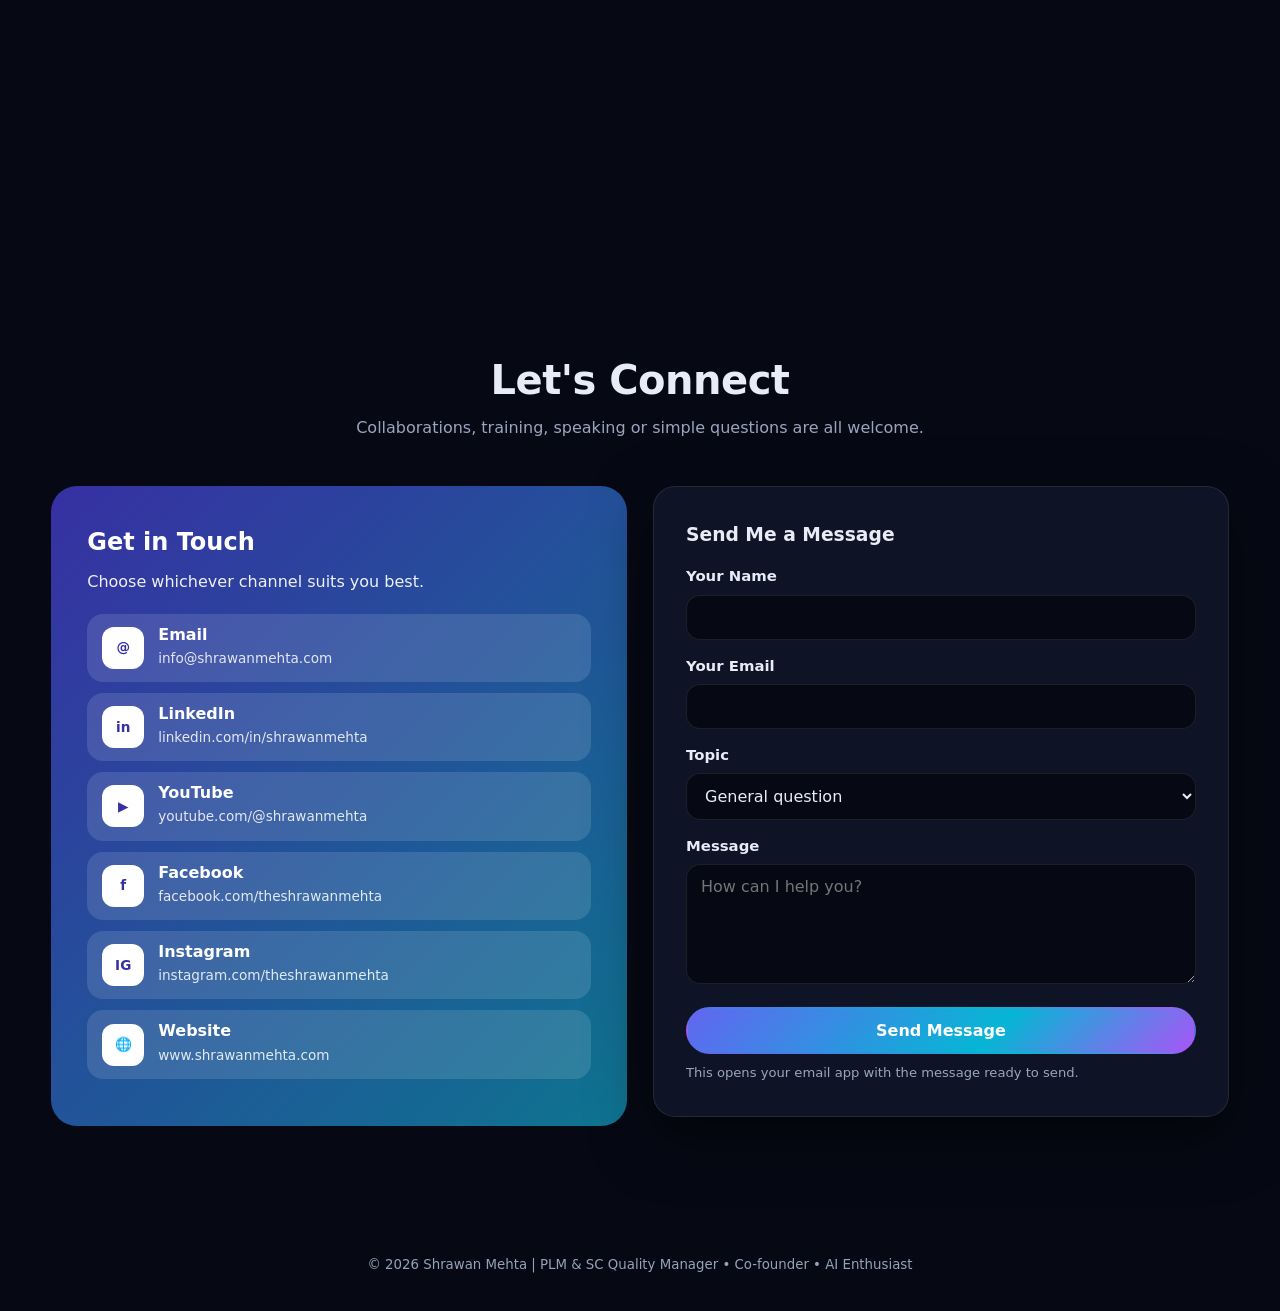
==== commit 0cdf3801: "Update index.html" ====
--- a/index.html
+++ b/index.html
@@ -183,7 +183,7 @@
 function docs(t){return `<div class="cards">${PROFILE.docs.map((d,i)=>{const n=d.key=='cv'?t.docs[3]:t.docs[4];
  return `<div class="card rv"><div class="ico">📄</div><h3>${esc(n)}</h3>${d.file?`<a class="mini" href="${esc(d.file)}" download>⬇ ${esc(t.docs[0])}</a><button class="mini" data-view="${i}">${esc(t.docs[1])}</button><div id="v${i}"></div>`:`<p>${esc(t.docs[5])}</p>`}</div>`}).join('')}
  <div class="card rv"><div class="ico">🖨️</div><h3>${esc(t.docs[6])}</h3><p>${esc(t.docs[7])}</p><button class="mini" onclick="window.print()">⬇ PDF</button></div></div>`}
-function contact(){return [['@','Email',PROFILE.email,'mailto:'+PROFILE.email],['in','LinkedIn','linkedin.com/in/shrawanmehta',L.linkedin],['▶','YouTube','youtube.com/@shrawanmehta',L.youtube],['f','Facebook','facebook.com/drshrawanmehta',L.facebook],['IG','Instagram','instagram.com/theshrawanmehta',L.instagram],['🌐','Website','www.shrawanmehta.com',L.website]].map(([b,l,s,u])=>`<li><a href="${u}" ${u[0]=='h'?'target="_blank" rel="noopener noreferrer"':''}><span class="bg2">${b}</span><span><span class="l">${l}</span><span class="s">${esc(s)}</span></span></a></li>`).join('')}
+function contact(){return [['@','Email',PROFILE.email,'mailto:'+PROFILE.email],['in','LinkedIn','linkedin.com/in/shrawanmehta',L.linkedin],['▶','YouTube','youtube.com/@shrawanmehta',L.youtube],['f','Facebook','facebook.com/theshrawanmehta',L.facebook],['IG','Instagram','instagram.com/theshrawanmehta',L.instagram],['🌐','Website','www.shrawanmehta.com',L.website]].map(([b,l,s,u])=>`<li><a href="${u}" ${u[0]=='h'?'target="_blank" rel="noopener noreferrer"':''}><span class="bg2">${b}</span><span><span class="l">${l}</span><span class="s">${esc(s)}</span></span></a></li>`).join('')}
 const av=`<img src="${PHOTO}" alt="${esc(PROFILE.name)}" onerror="this.parentNode.textContent='SM'">`;
 function render(){const t=T[lang];document.documentElement.lang=lang;
  const facts=[[t.lbl[0],t.focus],[t.lbl[1],PROFILE.languages],[t.lbl[2],PROFILE.location]];
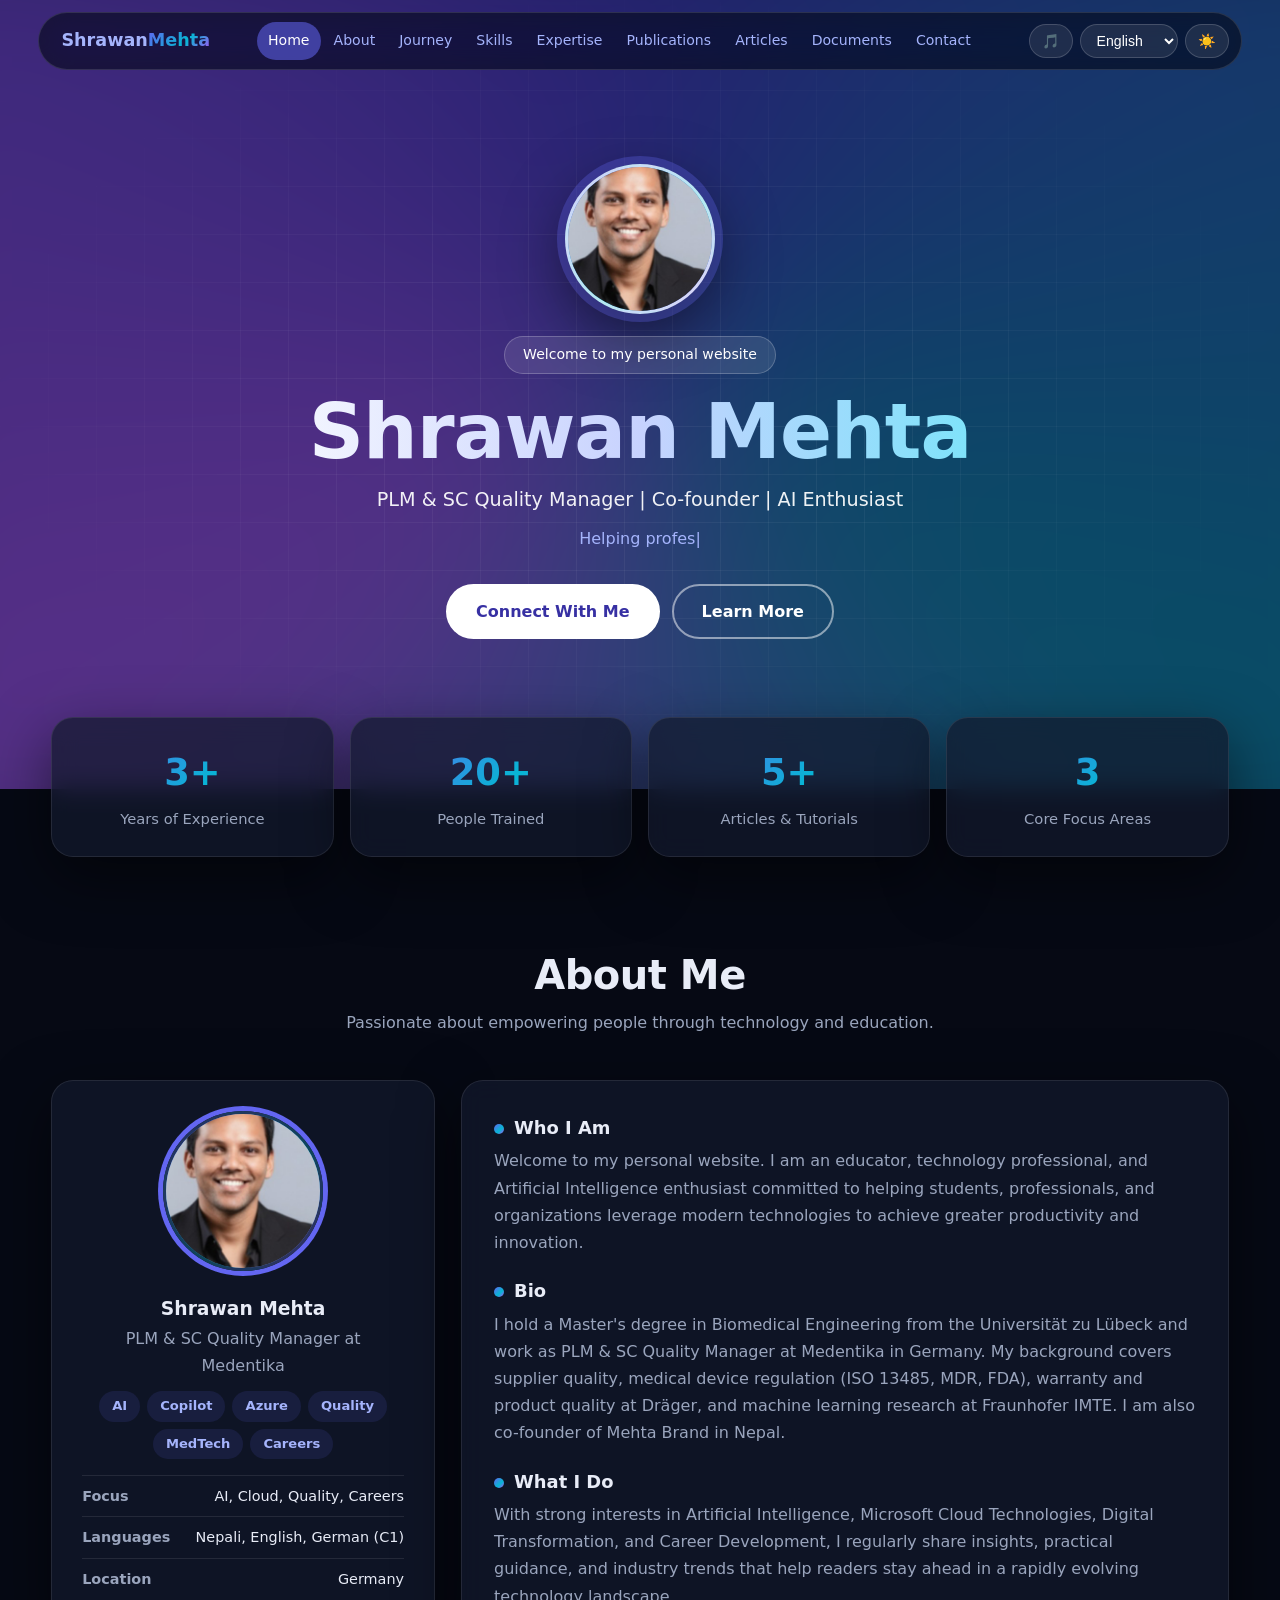
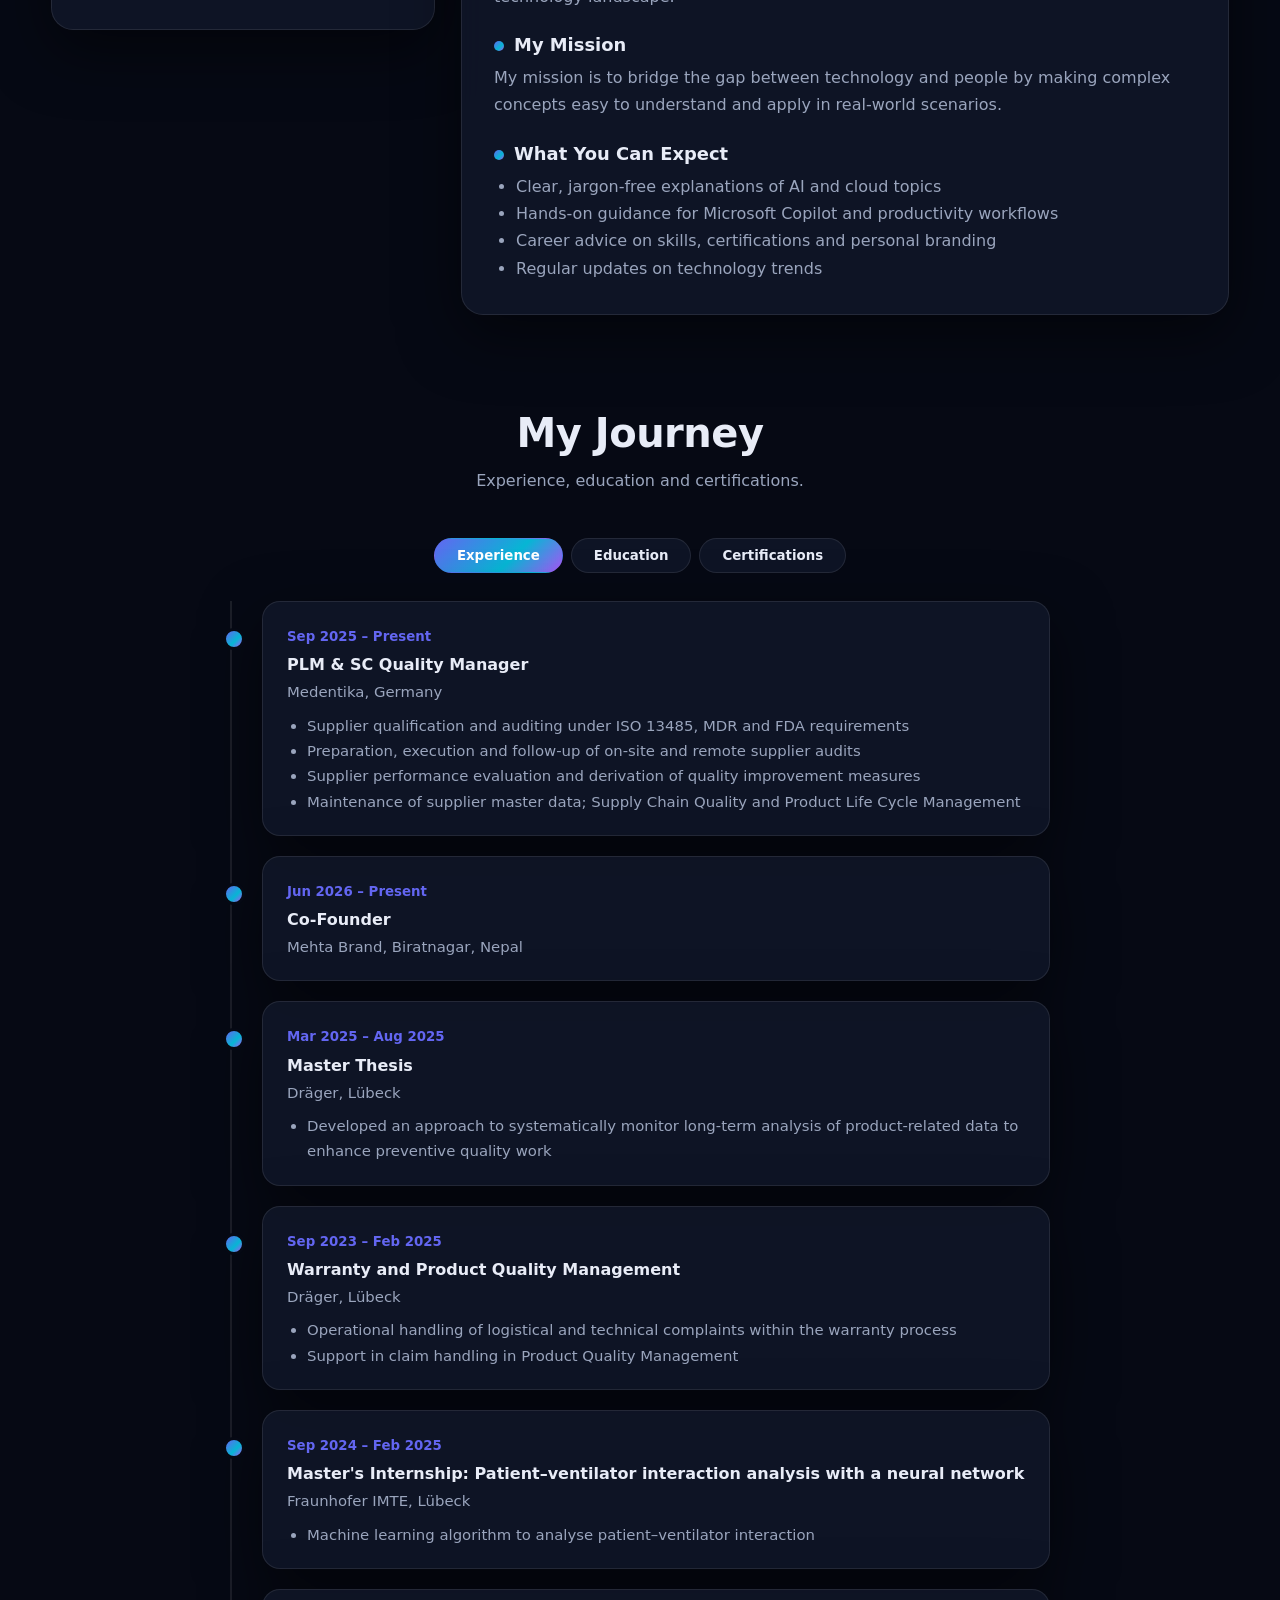
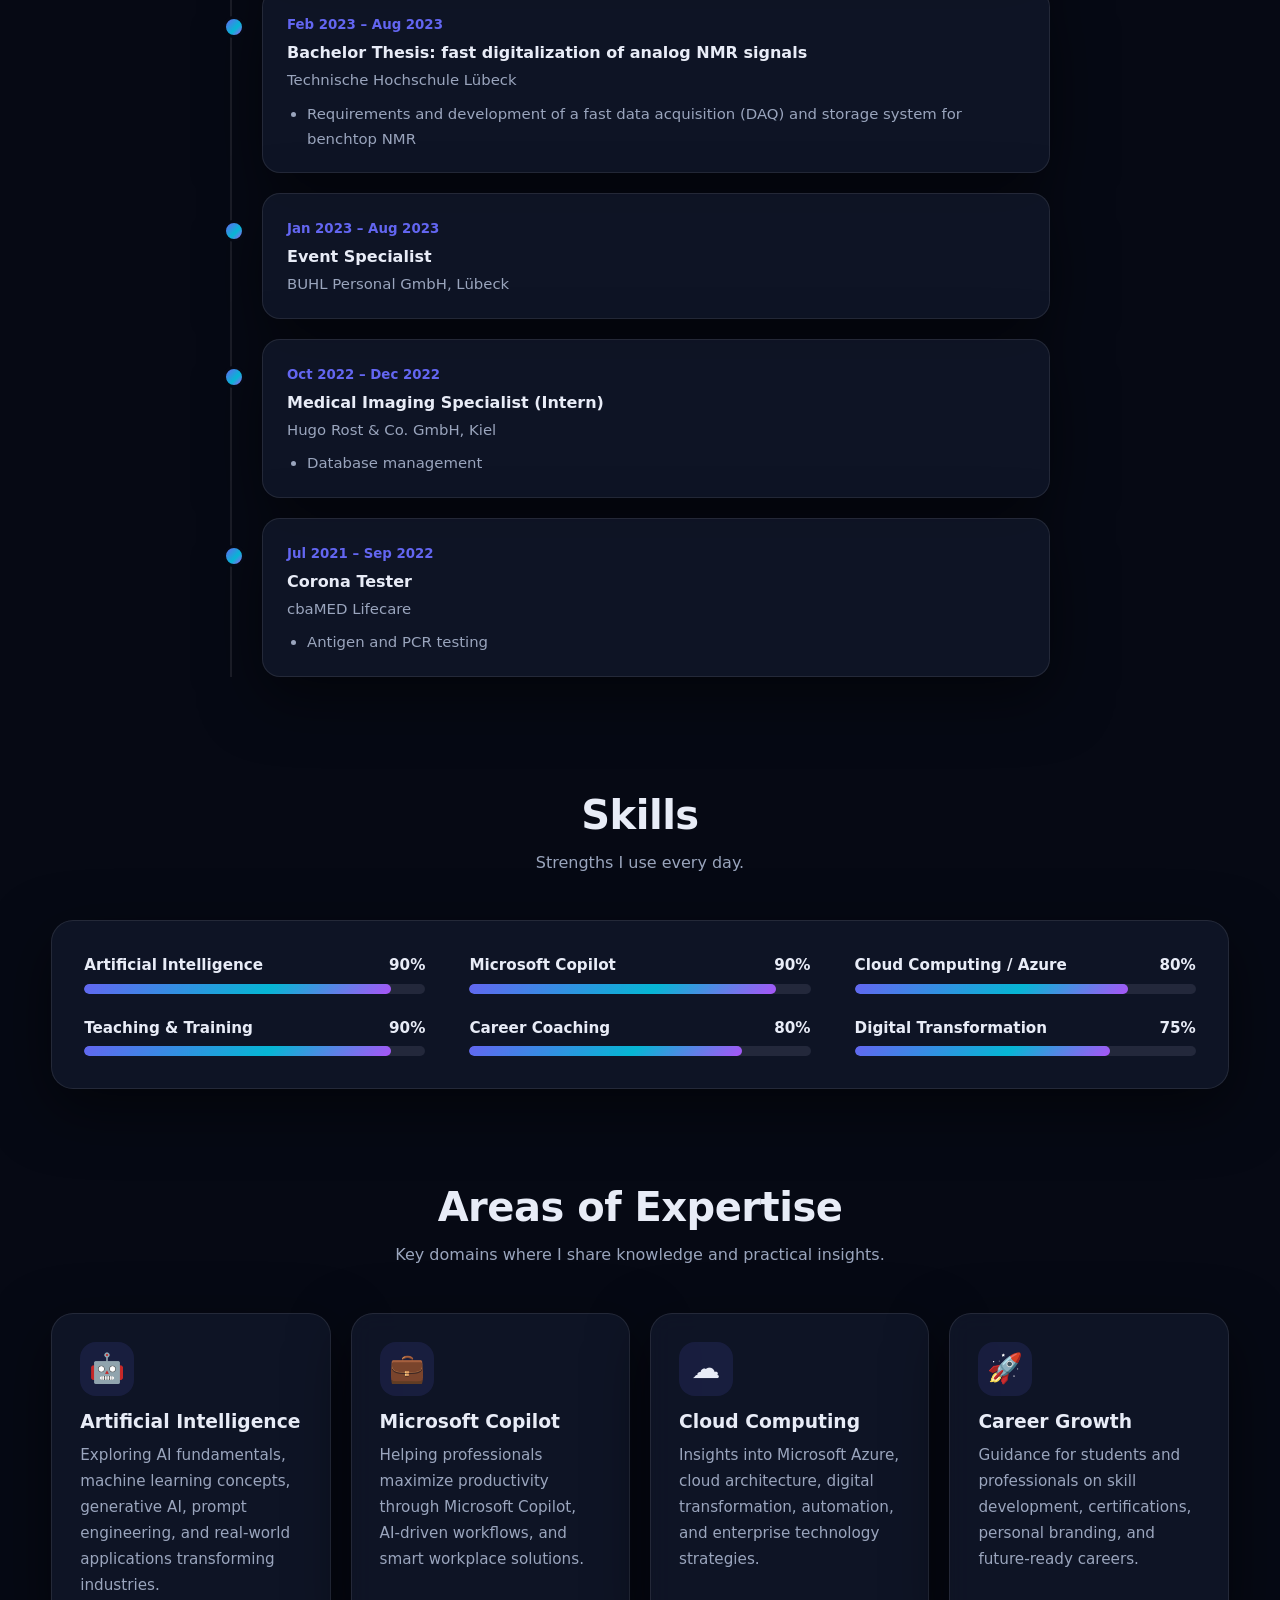
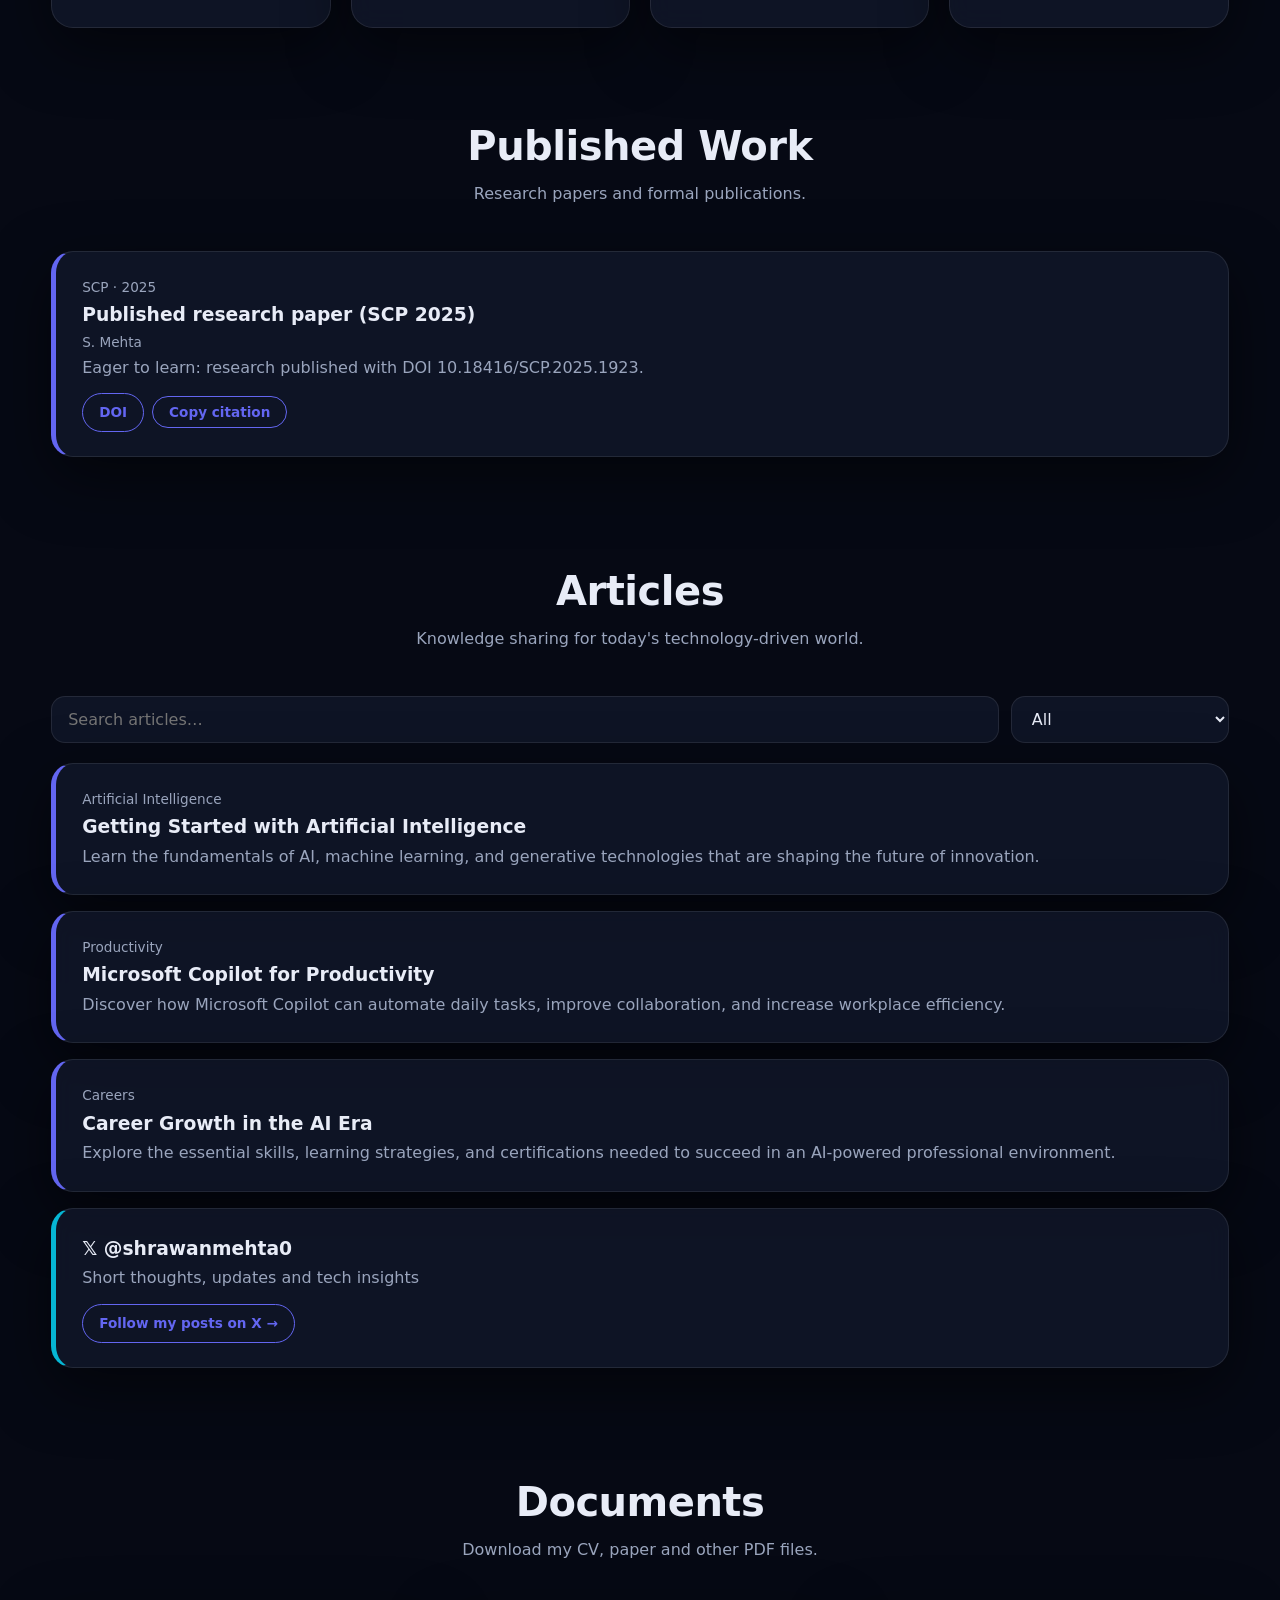
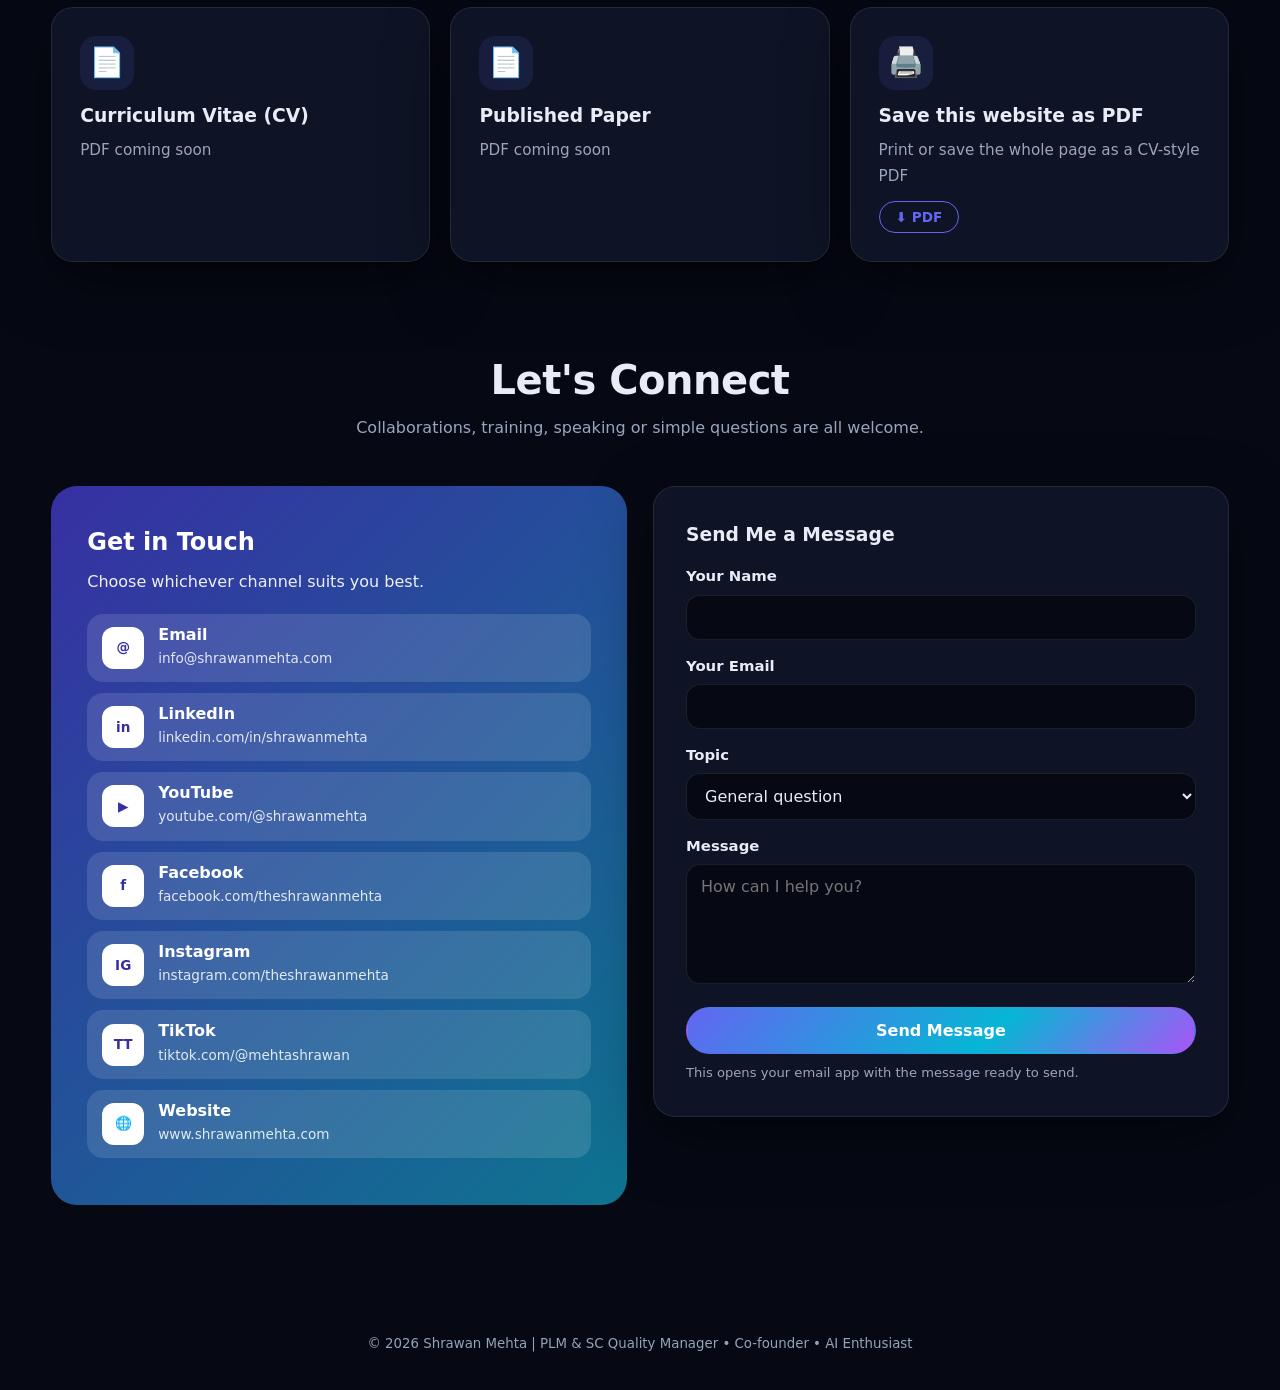
==== commit 8793b78e: "Update index.html" ====
--- a/index.html
+++ b/index.html
@@ -94,6 +94,7 @@
   youtube:"https://www.youtube.com/@shrawanmehta",
   facebook:"https://www.facebook.com/theshrawanmehta",
   instagram:"https://www.instagram.com/theshrawanmehta/",
+  tiktok:"https://www.tiktok.com/@mehtashrawan",
   website:"https://www.shrawanmehta.com"
 },xLink:"https://x.com/shrawanmehta0",
  location:"Germany",languages:"Nepali, English, German (C1)",
@@ -183,7 +184,7 @@
 function docs(t){return `<div class="cards">${PROFILE.docs.map((d,i)=>{const n=d.key=='cv'?t.docs[3]:t.docs[4];
  return `<div class="card rv"><div class="ico">📄</div><h3>${esc(n)}</h3>${d.file?`<a class="mini" href="${esc(d.file)}" download>⬇ ${esc(t.docs[0])}</a><button class="mini" data-view="${i}">${esc(t.docs[1])}</button><div id="v${i}"></div>`:`<p>${esc(t.docs[5])}</p>`}</div>`}).join('')}
  <div class="card rv"><div class="ico">🖨️</div><h3>${esc(t.docs[6])}</h3><p>${esc(t.docs[7])}</p><button class="mini" onclick="window.print()">⬇ PDF</button></div></div>`}
-function contact(){return [['@','Email',PROFILE.email,'mailto:'+PROFILE.email],['in','LinkedIn','linkedin.com/in/shrawanmehta',L.linkedin],['▶','YouTube','youtube.com/@shrawanmehta',L.youtube],['f','Facebook','facebook.com/theshrawanmehta',L.facebook],['IG','Instagram','instagram.com/theshrawanmehta',L.instagram],['🌐','Website','www.shrawanmehta.com',L.website]].map(([b,l,s,u])=>`<li><a href="${u}" ${u[0]=='h'?'target="_blank" rel="noopener noreferrer"':''}><span class="bg2">${b}</span><span><span class="l">${l}</span><span class="s">${esc(s)}</span></span></a></li>`).join('')}
+function contact(){return [['@','Email',PROFILE.email,'mailto:'+PROFILE.email],['in','LinkedIn','linkedin.com/in/shrawanmehta',L.linkedin],['▶','YouTube','youtube.com/@shrawanmehta',L.youtube],['f','Facebook','facebook.com/theshrawanmehta',L.facebook],['IG','Instagram','instagram.com/theshrawanmehta',L.instagram],['TT','TikTok','tiktok.com/@mehtashrawan',L.tiktok],['🌐','Website','www.shrawanmehta.com',L.website]].map(([b,l,s,u])=>`<li><a href="${u}" ${u[0]=='h'?'target="_blank" rel="noopener noreferrer"':''}><span class="bg2">${b}</span><span><span class="l">${l}</span><span class="s">${esc(s)}</span></span></a></li>`).join('')}
 const av=`<img src="${PHOTO}" alt="${esc(PROFILE.name)}" onerror="this.parentNode.textContent='SM'">`;
 function render(){const t=T[lang];document.documentElement.lang=lang;
  const facts=[[t.lbl[0],t.focus],[t.lbl[1],PROFILE.languages],[t.lbl[2],PROFILE.location]];
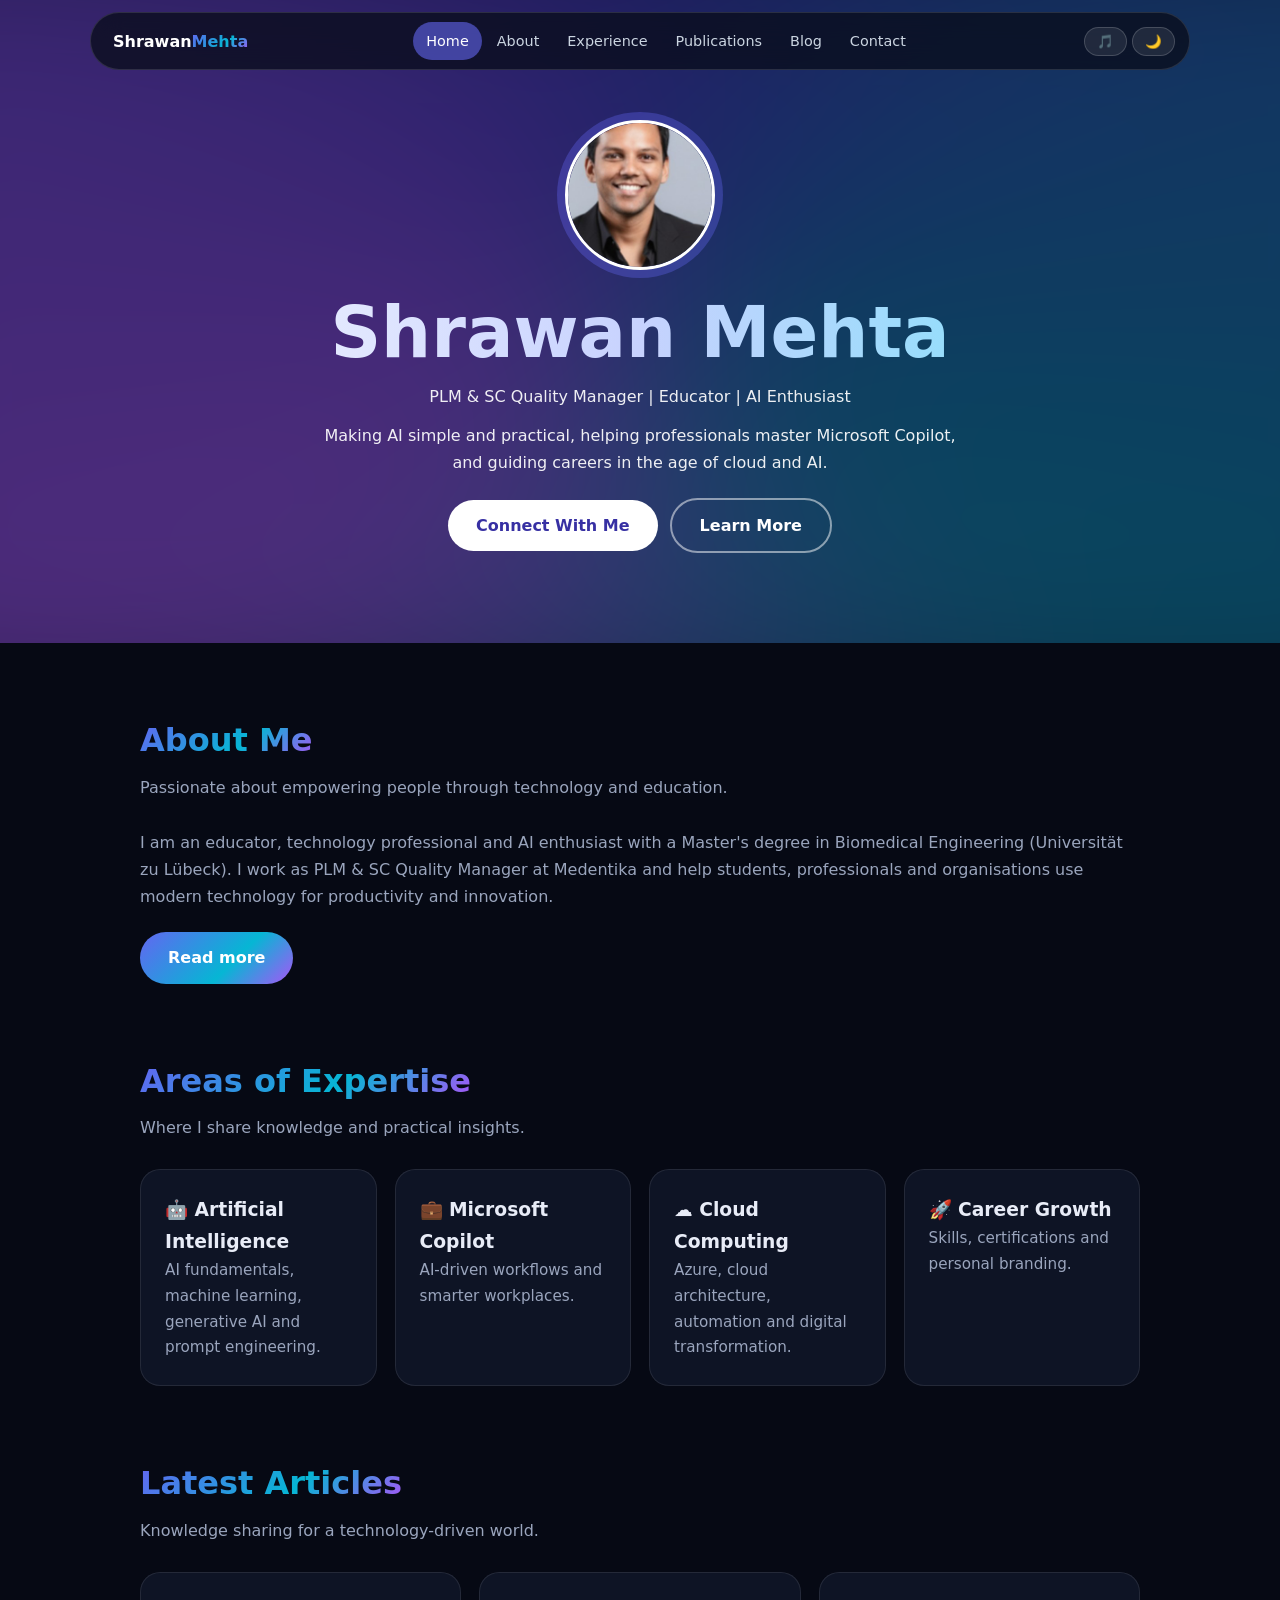
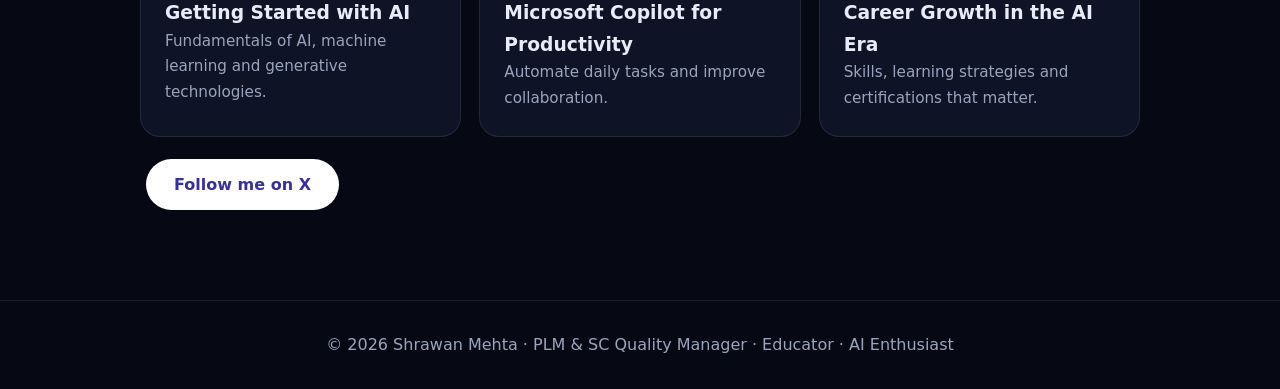
==== commit e9f7922a: "Add files via upload" ====
--- a/index.html
+++ b/index.html
@@ -1,249 +1 @@
-<!DOCTYPE html>
-<html lang="en">
-<head>
-<meta charset="UTF-8">
-<meta name="viewport" content="width=device-width,initial-scale=1">
-<title>Shrawan Mehta | PLM & SC Quality Manager, Educator & AI Enthusiast</title>
-<meta name="description" content="Shrawan Mehta: PLM & SC Quality Manager at Medentika, biomedical engineer, educator and AI enthusiast sharing practical guidance on AI, Microsoft Copilot, cloud and careers.">
-<meta name="theme-color" content="#0b1020">
-<style>
-:root{--bg:#f5f6fb;--card:rgba(255,255,255,.85);--text:#0f172a;--muted:#5b6475;--bd:#e2e6f0;--p1:#6366f1;--p2:#06b6d4;--p3:#a855f7;--g:linear-gradient(135deg,var(--p1),var(--p2) 60%,var(--p3));--sh:0 20px 60px rgba(30,41,90,.10)}
-body.dark{--bg:#060914;--card:rgba(18,25,45,.72);--text:#e8ecf7;--muted:#9aa5bd;--bd:rgba(255,255,255,.09);--sh:0 20px 60px rgba(0,0,0,.5)}
-*{margin:0;padding:0;box-sizing:border-box}
-html{scroll-behavior:smooth;scroll-padding-top:90px}
-body{font-family:Inter,'Segoe UI',system-ui,sans-serif;background:var(--bg);color:var(--text);line-height:1.7;transition:background .3s}
-a{color:var(--p1)}body.dark a{color:#a5b4fc}
-#glow{position:fixed;width:520px;height:520px;border-radius:50%;pointer-events:none;background:radial-gradient(circle,rgba(99,102,241,.16),transparent 65%);transform:translate(-50%,-50%);z-index:0;left:50%;top:30%}
-#bar{position:fixed;top:0;left:0;height:3px;width:0;background:var(--g);z-index:3000}
-nav{position:sticky;top:12px;z-index:1000;margin:12px auto 0;width:min(1240px,94%);background:rgba(10,14,28,.72);backdrop-filter:blur(16px) saturate(160%);border:1px solid rgba(255,255,255,.12);border-radius:60px;display:flex;justify-content:space-between;align-items:center;padding:9px 12px 9px 22px;gap:10px}
-.logo{color:#fff;font-weight:800;text-decoration:none;font-size:1.1rem}.logo span{background:var(--g);-webkit-background-clip:text;background-clip:text;color:transparent}
-.links{display:flex;list-style:none;gap:2px}
-.links a{color:#cbd5e1;text-decoration:none;font-size:.88rem;padding:7px 11px;border-radius:30px;display:block;white-space:nowrap}
-.links a:hover{background:rgba(255,255,255,.09);color:#fff}.links a.on{background:rgba(99,102,241,.55);color:#fff}
-.tools{display:flex;gap:7px}
-.ib{background:rgba(255,255,255,.09);border:1px solid rgba(255,255,255,.17);color:#fff;border-radius:30px;padding:7px 12px;cursor:pointer;font-size:.88rem}
-.ib:hover{background:rgba(255,255,255,.2)}.ib.live{background:var(--g);border-color:transparent}.ib option{color:#000}
-#mb{display:none}
-header{position:relative;overflow:hidden;color:#fff;text-align:center;padding:170px 20px 150px;margin-top:-76px;background:#070b18}
-.aur{position:absolute;inset:-20%;background:conic-gradient(from 0deg at 50% 50%,#4338ca,#0891b2,#a855f7,#4338ca);filter:blur(110px);opacity:.5;animation:sp 28s linear infinite}
-@keyframes sp{to{transform:rotate(360deg)}}
-.grid{position:absolute;inset:0;background-image:linear-gradient(rgba(255,255,255,.05) 1px,transparent 1px),linear-gradient(90deg,rgba(255,255,255,.05) 1px,transparent 1px);background-size:48px 48px;-webkit-mask-image:radial-gradient(ellipse,#000 30%,transparent 75%);mask-image:radial-gradient(ellipse,#000 30%,transparent 75%)}
-.hi{position:relative;z-index:2;max-width:880px;margin:auto}
-.ph{width:150px;height:150px;border-radius:50%;margin:0 auto 22px;border:3px solid rgba(255,255,255,.7);box-shadow:0 0 0 8px rgba(99,102,241,.3),0 20px 60px rgba(0,0,0,.5);overflow:hidden;background:var(--g);display:flex;align-items:center;justify-content:center;font-size:2.6rem;font-weight:800}
-.ph img{width:100%;height:100%;object-fit:cover}
-.badge{display:inline-block;background:rgba(255,255,255,.1);border:1px solid rgba(255,255,255,.22);padding:6px 18px;border-radius:30px;font-size:.88rem;margin-bottom:18px}
-h1{font-size:clamp(2.6rem,7vw,4.8rem);line-height:1.05;font-weight:800;letter-spacing:-1px;background:linear-gradient(90deg,#fff,#c7d2fe 50%,#67e8f9);-webkit-background-clip:text;background-clip:text;color:transparent;margin-bottom:12px}
-.tag{font-size:1.2rem;opacity:.93;margin-bottom:8px}.typed{color:#a5b4fc;min-height:1.8em}.typed::after{content:"|";animation:bl 1s steps(1) infinite}@keyframes bl{50%{opacity:0}}
-.acts{margin-top:30px;display:flex;gap:12px;justify-content:center;flex-wrap:wrap}
-.btn{display:inline-block;padding:12px 28px;background:#fff;color:#3730a3!important;text-decoration:none;border-radius:40px;font-weight:700;border:2px solid #fff;cursor:pointer;font-size:1rem;font-family:inherit;transition:.25s}
-.btn:hover{transform:translateY(-3px);box-shadow:0 10px 30px rgba(99,102,241,.5)}
-.btn.o{background:transparent;color:#fff!important;border-color:rgba(255,255,255,.5)}
-.btn.s{background:var(--g);color:#fff!important;border-color:transparent}
-.wrap{width:min(1200px,92%);margin:auto;padding:84px 0 0;position:relative;z-index:1}
-.st{text-align:center;margin-bottom:44px}.st h2{font-size:clamp(1.8rem,4vw,2.5rem);font-weight:800;letter-spacing:-.5px}
-.st h2 span{background:var(--g);-webkit-background-clip:text;background-clip:text;color:transparent}.st p{color:var(--muted)}
-.stats{display:grid;grid-template-columns:repeat(auto-fit,minmax(170px,1fr));gap:16px;margin-top:-72px;position:relative;z-index:5}
-.stat,.panel,.card,.item,.pb,.ac,.fb{background:var(--card);backdrop-filter:blur(12px);border:1px solid var(--bd);box-shadow:var(--sh);border-radius:22px}
-.stat{padding:24px;text-align:center}.stat b{display:block;font-size:2.3rem;font-weight:800;background:var(--g);-webkit-background-clip:text;background-clip:text;color:transparent}.stat span{color:var(--muted);font-size:.92rem}
-.about{display:grid;grid-template-columns:1fr 2fr;gap:26px;align-items:start}
-.pb{padding:30px;text-align:center;position:sticky;top:96px}.pb .ph{width:160px;height:160px;border-color:var(--card);box-shadow:0 0 0 5px var(--p1);color:#fff}
-.role{color:var(--muted);margin-bottom:12px}
-.chips{display:flex;flex-wrap:wrap;gap:7px;justify-content:center}.chip{background:rgba(99,102,241,.12);color:var(--p1);padding:4px 13px;border-radius:20px;font-size:.82rem;font-weight:600}body.dark .chip{color:#a5b4fc}
-.facts{list-style:none;text-align:start;margin-top:16px;font-size:.9rem}.facts li{padding:8px 0;border-top:1px solid var(--bd);display:flex;justify-content:space-between;gap:10px}.facts b{color:var(--muted)}
-.ac{padding:32px}.ac h3{margin:20px 0 4px;font-size:1.12rem}.ac h3:first-child{margin-top:0}.ac h3::before{content:"";display:inline-block;width:10px;height:10px;border-radius:50%;background:var(--g);margin-inline-end:10px}.ac p,.ac ul{color:var(--muted)}.ac ul{margin-left:22px}
-.tabs{display:flex;gap:8px;justify-content:center;flex-wrap:wrap;margin-bottom:28px}
-.tab{border:1px solid var(--bd);background:var(--card);color:var(--text);padding:9px 22px;border-radius:30px;cursor:pointer;font-weight:600;font-family:inherit}.tab.on,.tab:hover{background:var(--g);color:#fff;border-color:transparent}
-.tl{max-width:820px;margin:auto;border-left:2px solid var(--bd);padding-left:30px}
-.ti{position:relative;margin-bottom:20px;background:var(--card);padding:20px 24px;border-radius:18px;border:1px solid var(--bd);box-shadow:var(--sh)}
-.ti::before{content:"";position:absolute;left:-40px;top:26px;width:16px;height:16px;border-radius:50%;background:var(--g);border:3px solid var(--bg)}
-.ti small{color:var(--p1);font-weight:700}.ti h4{margin:2px 0}.ti .org{color:var(--muted);font-size:.93rem}.ti ul{margin:8px 0 0 20px;color:var(--muted);font-size:.93rem}
-.sk{display:grid;grid-template-columns:repeat(auto-fit,minmax(300px,1fr));gap:22px 44px;padding:32px}
-.sk .r{display:flex;justify-content:space-between;font-weight:600;font-size:.95rem;margin-bottom:5px}
-.br{height:10px;background:rgba(127,127,160,.18);border-radius:10px;overflow:hidden}.br i{display:block;height:100%;width:0;background:var(--g);border-radius:10px;transition:width 1.2s}
-.cards{display:grid;grid-template-columns:repeat(auto-fit,minmax(250px,1fr));gap:20px}
-.card{padding:28px;transition:.3s}.card:hover{transform:translateY(-8px);border-color:var(--p1)}
-.ico{font-size:1.8rem;width:54px;height:54px;border-radius:16px;background:rgba(99,102,241,.12);display:flex;align-items:center;justify-content:center;margin-bottom:10px}
-.card h3{margin-bottom:6px}.card p{color:var(--muted);font-size:.95rem}
-.item{padding:24px 26px;margin-bottom:16px;border-left:5px solid var(--p1)}.item .m{font-size:.85rem;color:var(--muted)}.item p{color:var(--muted)}
-.mini{display:inline-block;font-size:.85rem;padding:7px 16px;border-radius:20px;border:1px solid var(--p1);background:transparent;color:var(--p1)!important;cursor:pointer;text-decoration:none;font-weight:600;font-family:inherit;margin:12px 8px 0 0}.mini:hover{background:var(--p1);color:#fff!important}
-.tb{display:flex;gap:12px;flex-wrap:wrap;margin-bottom:20px}.tb input,.tb select{padding:12px 16px;border:1px solid var(--bd);border-radius:14px;background:var(--card);color:var(--text);font-size:1rem;font-family:inherit}.tb input{flex:1;min-width:200px}
-.cg{display:grid;grid-template-columns:1fr 1fr;gap:26px;align-items:start}
-.cp{background:linear-gradient(135deg,#3730a3,#0e7490);color:#fff;padding:36px;border-radius:26px}.cp h3{font-size:1.5rem}.cp p{opacity:.92;margin:6px 0 18px}
-.cp ul{list-style:none}.cp li{margin-bottom:11px}.cp a{display:flex;align-items:center;gap:14px;color:#fff!important;text-decoration:none;background:rgba(255,255,255,.12);padding:11px 15px;border-radius:16px;transition:.25s}.cp a:hover{background:rgba(255,255,255,.25);transform:translateX(5px)}
-.bg2{min-width:42px;height:42px;border-radius:12px;background:#fff;color:#3730a3;display:flex;align-items:center;justify-content:center;font-weight:800;font-size:.85rem}
-.cp .l{font-weight:700;display:block;line-height:1.2}.cp .s{font-size:.85rem;opacity:.85;word-break:break-all}
-.fb{padding:32px}.fb h3{margin-bottom:14px}.fd{margin-bottom:14px}.fd label{display:block;font-weight:600;font-size:.93rem;margin-bottom:5px}
-.fd input,.fd select,.fd textarea{width:100%;padding:12px 14px;border:1px solid var(--bd);border-radius:14px;background:var(--bg);color:var(--text);font-size:1rem;font-family:inherit}.fd textarea{min-height:120px}.fb .btn{width:100%}.nt{font-size:.82rem;color:var(--muted);margin-top:8px}
-footer{margin-top:90px;background:#060914;color:#94a3b8;text-align:center;padding:34px 20px;position:relative;z-index:1}
-#top{position:fixed;right:22px;bottom:22px;width:48px;height:48px;border-radius:50%;background:var(--g);color:#fff;border:0;font-size:1.3rem;cursor:pointer;display:none;z-index:900}#top.show{display:block}
-.rv{opacity:0;transform:translateY(26px);transition:.6s}.rv.v{opacity:1;transform:none}
-@media(max-width:1180px){#mb{display:inline-block}.links{position:absolute;top:calc(100% + 8px);left:0;right:0;background:rgba(10,14,28,.97);border-radius:24px;flex-direction:column;padding:12px;display:none;border:1px solid rgba(255,255,255,.12)}.links.open{display:flex}}
-@media(max-width:900px){.about,.cg{grid-template-columns:1fr}.pb{position:static}}
-@media(prefers-reduced-motion:reduce){.aur{animation:none}.rv{opacity:1;transform:none;transition:none}}
-@media print{nav,#bar,#glow,.acts,#top,.tb,.cg,.tabs,.aur,.grid,.mini{display:none!important}body{background:#fff;color:#000}header{background:#fff;color:#000;padding:20px;margin:0}h1{-webkit-text-fill-color:#000}.rv{opacity:1!important;transform:none!important}}
-</style>
-</head>
-<body>
-<div id="bar"></div><div id="glow"></div><div id="root"></div><button id="top">↑</button>
-<script>
-const SHOW_TODO=false;
-const PROFILE={
- name:"Shrawan Mehta",email:"info@shrawanmehta.com",
- links:{
-  linkedin:"https://www.linkedin.com/in/shrawanmehta",
-  youtube:"https://www.youtube.com/@shrawanmehta",
-  facebook:"https://www.facebook.com/theshrawanmehta",
-  instagram:"https://www.instagram.com/theshrawanmehta/",
-  tiktok:"https://www.tiktok.com/@mehtashrawan",
-  website:"https://www.shrawanmehta.com"
-},xLink:"https://x.com/shrawanmehta0",
- location:"Germany",languages:"Nepali, English, German (C1)",
- stats:[{n:3,s:"+"},{n:20,s:"+"},{n:5,s:"+"},{n:3,s:""}],
- skillLevels:[90,90,80,90,80,75],
- experience:[
-  {when:"Sep 2025 – Present",title:"PLM & SC Quality Manager",org:"Medentika, Germany",points:["Supplier qualification and auditing under ISO 13485, MDR and FDA requirements","Preparation, execution and follow-up of on-site and remote supplier audits","Supplier performance evaluation and derivation of quality improvement measures","Maintenance of supplier master data; Supply Chain Quality and Product Life Cycle Management"]},
-  {when:"Jun 2026 – Present",title:"Co-Founder",org:"Mehta Brand, Biratnagar, Nepal",points:[]},
-  {when:"Mar 2025 – Aug 2025",title:"Master Thesis",org:"Dräger, Lübeck",points:["Developed an approach to systematically monitor long-term analysis of product-related data to enhance preventive quality work"]},
-  {when:"Sep 2023 – Feb 2025",title:"Warranty and Product Quality Management",org:"Dräger, Lübeck",points:["Operational handling of logistical and technical complaints within the warranty process","Support in claim handling in Product Quality Management"]},
-  {when:"Sep 2024 – Feb 2025",title:"Master's Internship: Patient–ventilator interaction analysis with a neural network",org:"Fraunhofer IMTE, Lübeck",points:["Machine learning algorithm to analyse patient–ventilator interaction"]},
-  {when:"Feb 2023 – Aug 2023",title:"Bachelor Thesis: fast digitalization of analog NMR signals",org:"Technische Hochschule Lübeck",points:["Requirements and development of a fast data acquisition (DAQ) and storage system for benchtop NMR"]},
-  {when:"Jan 2023 – Aug 2023",title:"Event Specialist",org:"BUHL Personal GmbH, Lübeck",points:[]},
-  {when:"Oct 2022 – Dec 2022",title:"Medical Imaging Specialist (Intern)",org:"Hugo Rost & Co. GmbH, Kiel",points:["Database management"]},
-  {when:"Jul 2021 – Sep 2022",title:"Corona Tester",org:"cbaMED Lifecare",points:["Antigen and PCR testing"]}],
- education:[
-  {when:"2023 – 2025",title:"Master's degree, Biomedical/Medical Engineering",org:"Universität zu Lübeck",points:[]},
-  {when:"2019 – 2023",title:"Bachelor's degree, Biomedical/Medical Engineering",org:"Technische Hochschule Lübeck",points:["Medical device law (MDR, IVDR), clinical affairs, ISO 13485, ISO 14971","Quality management: Kanban, Lean, Poka-Yoke, QMS","Medical imaging (CT, MRI, PET/SPECT, ultrasound), signal processing with MATLAB, Python and C"]},
-  {when:"2018 – 2019",title:"Associate of Science, Natural Sciences (Studienkolleg)",org:"Hamburg",points:["Physics, biology, chemistry, maths; German as a foreign language (C1)"]},
-  {when:"2013 – 2015",title:"+2 Science, Natural Science",org:"Shikshadeep Higher Secondary School",points:[]}],
- certifications:[
-  {when:"Jan 2026",title:"Regulatory Affairs Manager",org:"oncampus GmbH",points:[]},
-  {when:"Apr 2025",title:"Business Process Management",org:"Udemy",points:[]},
-  {when:"Oct 2023",title:"Machine Learning in 10 Minuten",org:"LinkedIn",points:[]}],
- publications:[{title:"Published research paper (SCP 2025)",authors:"S. Mehta",venue:"SCP",year:"2025",doi:"10.18416/SCP.2025.1923",url:"",abstract:"Eager to learn: research published with DOI 10.18416/SCP.2025.1923."}],
- docs:[{key:"cv",file:""},{key:"paper",file:""}]
-};
-const T={
-en:{n:"English",
- nav:["Home","About","Journey","Skills","Expertise","Publications","Articles","Documents","Contact"],
- badge:"Welcome to my personal website",
- tag:"PLM & SC Quality Manager | Co-founder | AI Enthusiast",
- typed:["Making AI simple and practical","Helping professionals master Microsoft Copilot","Guiding careers in the age of cloud and AI","Quality, regulation and medical technology"],
- btn:["Connect With Me","Learn More"],
- stats:["Years of Experience","People Trained","Articles & Tutorials","Core Focus Areas"],
- role:"PLM & SC Quality Manager at Medentika",chips:["AI","Copilot","Azure","Quality","MedTech","Careers"],
- lbl:["Focus","Languages","Location"],focus:"AI, Cloud, Quality, Careers",
- sec:[["About Me","Passionate about empowering people through technology and education."],["My Journey","Experience, education and certifications."],["Skills","Strengths I use every day."],["Areas of Expertise","Key domains where I share knowledge and practical insights."],["Published Work","Research papers and formal publications."],["Articles","Knowledge sharing for today's technology-driven world."],["Documents","Download my CV, paper and other PDF files."],["Let's Connect","Collaborations, training, speaking or simple questions are all welcome."]],
- about:[["Who I Am","Welcome to my personal website. I am an educator, technology professional, and Artificial Intelligence enthusiast committed to helping students, professionals, and organizations leverage modern technologies to achieve greater productivity and innovation."],["Bio","I hold a Master's degree in Biomedical Engineering from the Universität zu Lübeck and work as PLM & SC Quality Manager at Medentika in Germany. My background covers supplier quality, medical device regulation (ISO 13485, MDR, FDA), warranty and product quality at Dräger, and machine learning research at Fraunhofer IMTE. I am also co-founder of Mehta Brand in Nepal."],["What I Do","With strong interests in Artificial Intelligence, Microsoft Cloud Technologies, Digital Transformation, and Career Development, I regularly share insights, practical guidance, and industry trends that help readers stay ahead in a rapidly evolving technology landscape."],["My Mission","My mission is to bridge the gap between technology and people by making complex concepts easy to understand and apply in real-world scenarios."]],
- expectT:"What You Can Expect",
- expect:["Clear, jargon-free explanations of AI and cloud topics","Hands-on guidance for Microsoft Copilot and productivity workflows","Career advice on skills, certifications and personal branding","Regular updates on technology trends"],
- tabs:["Experience","Education","Certifications"],
- skills:["Artificial Intelligence","Microsoft Copilot","Cloud Computing / Azure","Teaching & Training","Career Coaching","Digital Transformation"],
- exp:[["Artificial Intelligence","Exploring AI fundamentals, machine learning concepts, generative AI, prompt engineering, and real-world applications transforming industries."],["Microsoft Copilot","Helping professionals maximize productivity through Microsoft Copilot, AI-driven workflows, and smart workplace solutions."],["Cloud Computing","Insights into Microsoft Azure, cloud architecture, digital transformation, automation, and enterprise technology strategies."],["Career Growth","Guidance for students and professionals on skill development, certifications, personal branding, and future-ready careers."]],
- pubT:["DOI","Copy citation","Copied ✓"],
- art:["Search articles…","All","No articles match your search.","Artificial Intelligence","Productivity","Careers","Follow my posts on X","Short thoughts, updates and tech insights"],
- arts:[["Getting Started with Artificial Intelligence","Learn the fundamentals of AI, machine learning, and generative technologies that are shaping the future of innovation."],["Microsoft Copilot for Productivity","Discover how Microsoft Copilot can automate daily tasks, improve collaboration, and increase workplace efficiency."],["Career Growth in the AI Era","Explore the essential skills, learning strategies, and certifications needed to succeed in an AI-powered professional environment."]],
- docs:["Download PDF","View","Close","Curriculum Vitae (CV)","Published Paper","PDF coming soon","Save this website as PDF","Print or save the whole page as a CV-style PDF"],
- ct:["Get in Touch","Choose whichever channel suits you best.","Send Me a Message","Your Name","Your Email","Topic","Message","Send Message","This opens your email app with the message ready to send.","Please fill in your name, a valid email and a message.","Opening your email app...","How can I help you?"],
- topics:["General question","Training / workshop","Collaboration","Career guidance","Speaking invitation"],
- music:["Music on","Music off"]},
-de:{n:"Deutsch",
- nav:["Start","Über mich","Werdegang","Fähigkeiten","Expertise","Publikationen","Artikel","Dokumente","Kontakt"],
- badge:"Willkommen auf meiner persönlichen Website",
- tag:"PLM & SC Quality Manager | Pädagoge | KI-Enthusiast",
- typed:["KI einfach und praxisnah machen","Fachkräften helfen, Microsoft Copilot zu meistern","Karrieren im Zeitalter von Cloud und KI begleiten","Qualität, Regulatorik und Medizintechnik"],
- btn:["Kontakt aufnehmen","Mehr erfahren"],
- stats:["Jahre Erfahrung","Geschulte Personen","Artikel & Tutorials","Kernthemen"],
- role:"PLM & SC Quality Manager bei Medentika",chips:["KI","Copilot","Azure","Qualität","MedTech","Karriere"],
- lbl:["Schwerpunkt","Sprachen","Standort"],focus:"KI, Cloud, Qualität, Karriere",
- sec:[["Über mich","Leidenschaftlich dabei, Menschen durch Technologie und Bildung zu stärken."],["Mein Werdegang","Erfahrung, Ausbildung und Zertifizierungen."],["Fähigkeiten","Stärken, die ich täglich einsetze."],["Fachgebiete","Kernbereiche, in denen ich Wissen und praktische Einblicke teile."],["Publikationen","Forschungsarbeiten und offizielle Veröffentlichungen."],["Artikel","Wissensaustausch für die heutige technologiegetriebene Welt."],["Dokumente","Lebenslauf, Publikation und weitere PDF-Dateien herunterladen."],["Lassen Sie uns vernetzen","Kooperationen, Schulungen, Vorträge oder einfache Fragen sind willkommen."]],
- about:[["Wer ich bin","Willkommen auf meiner persönlichen Website. Ich bin Pädagoge, Technologieprofi und KI-Enthusiast und möchte Studierenden, Fachkräften und Organisationen helfen, moderne Technologien für mehr Produktivität und Innovation zu nutzen."],["Kurzbiografie","Ich habe einen Master in Biomedical Engineering der Universität zu Lübeck und arbeite als PLM & SC Quality Manager bei Medentika in Deutschland. Mein Hintergrund umfasst Lieferantenqualität, Medizinprodukteregulatorik (ISO 13485, MDR, FDA), Warranty und Product Quality bei Dräger sowie Machine-Learning-Forschung am Fraunhofer IMTE. Außerdem bin ich Mitgründer von Mehta Brand in Nepal."],["Was ich tue","Mit großem Interesse an Künstlicher Intelligenz, Microsoft-Cloud-Technologien, digitaler Transformation und Karriereentwicklung teile ich regelmäßig Erkenntnisse, praktische Tipps und Branchentrends."],["Meine Mission","Meine Mission ist es, die Lücke zwischen Technologie und Menschen zu schließen, indem ich komplexe Konzepte verständlich mache und im Alltag anwendbar vermittle."]],
- expectT:"Was Sie erwartet",
- expect:["Klare Erklärungen zu KI- und Cloud-Themen ohne Fachjargon","Praxisnahe Anleitungen zu Microsoft Copilot und produktiven Arbeitsabläufen","Karrieretipps zu Fähigkeiten, Zertifizierungen und Personal Branding","Regelmäßige Updates zu Technologietrends"],
- tabs:["Berufserfahrung","Ausbildung","Zertifizierungen"],
- skills:["Künstliche Intelligenz","Microsoft Copilot","Cloud Computing / Azure","Lehre & Schulung","Karrierecoaching","Digitale Transformation"],
- exp:[["Künstliche Intelligenz","Grundlagen der KI, maschinelles Lernen, generative KI, Prompt Engineering und reale Anwendungen."],["Microsoft Copilot","Fachkräften helfen, mit Microsoft Copilot und KI-gestützten Arbeitsabläufen produktiver zu arbeiten."],["Cloud Computing","Einblicke in Microsoft Azure, Cloud-Architektur, digitale Transformation und Automatisierung."],["Karriereentwicklung","Orientierung zu Kompetenzaufbau, Zertifizierungen, Personal Branding und zukunftsfähigen Karrieren."]],
- pubT:["DOI","Zitat kopieren","Kopiert ✓"],
- art:["Artikel durchsuchen…","Alle","Keine Artikel gefunden.","Künstliche Intelligenz","Produktivität","Karriere","Mir auf X folgen","Kurze Gedanken, Updates und Tech-Einblicke"],
- arts:[["Erste Schritte mit Künstlicher Intelligenz","Lernen Sie die Grundlagen von KI, maschinellem Lernen und generativen Technologien kennen."],["Microsoft Copilot für mehr Produktivität","Entdecken Sie, wie Microsoft Copilot tägliche Aufgaben automatisiert und die Zusammenarbeit verbessert."],["Karriereentwicklung im KI-Zeitalter","Welche Fähigkeiten, Lernstrategien und Zertifizierungen im KI-geprägten Berufsumfeld wichtig sind."]],
- docs:["PDF herunterladen","Ansehen","Schließen","Lebenslauf","Veröffentlichte Arbeit","PDF folgt in Kürze","Diese Website als PDF speichern","Die ganze Seite als Lebenslauf-PDF drucken oder speichern"],
- ct:["Kontakt aufnehmen","Wählen Sie den Kanal, der Ihnen am besten passt.","Nachricht senden","Ihr Name","Ihre E-Mail","Thema","Nachricht","Nachricht senden","Dies öffnet Ihre E-Mail-App mit der vorbereiteten Nachricht.","Bitte Name, gültige E-Mail und Nachricht eingeben.","E-Mail-App wird geöffnet...","Wie kann ich helfen?"],
- topics:["Allgemeine Frage","Schulung / Workshop","Zusammenarbeit","Karriereberatung","Vortragseinladung"],
- music:["Musik an","Musik aus"]}
-};
-const $=s=>document.querySelector(s),esc=s=>String(s==null?'':s).replace(/[&<>"']/g,c=>({'&':'&amp;','<':'&lt;','>':'&gt;','"':'&quot;',"'":'&#39;'}[c]));
-let lang='en';try{const s=localStorage.getItem('lang');if(s&&T[s])lang=s}catch(e){}
-const ids=['home','about','journey','skills','expertise','publications','articles','documents','contact'],L=PROFILE.links;
-let tab=0,q='',cat=0,first=true,tk=0,music=null;
-const PHOTO="[data-uri]";
-const sh=(i,t)=>`<div class="st rv"><h2>${esc(t.sec[i][0])}</h2><p>${esc(t.sec[i][1])}</p></div>`;
-function journey(t){const k=['experience','education','certifications'][tab],list=PROFILE[k];
- return `<div class="tabs">${t.tabs.map((n,i)=>`<button class="tab ${i==tab?'on':''}" data-tab="${i}">${esc(n)}</button>`).join('')}</div><div class="tl">${list.map(i=>`<div class="ti"><small>${esc(i.when)}</small><h4>${esc(i.title)}</h4><div class="org">${esc(i.org)}</div>${i.points.length?`<ul>${i.points.map(p=>`<li>${esc(p)}</li>`).join('')}</ul>`:''}</div>`).join('')}</div>`}
-function pubs(t){return PROFILE.publications.map((p,i)=>`<div class="item rv"><div class="m">${esc(p.venue)} · ${esc(p.year)}</div><h3>${esc(p.title)}</h3><div class="m">${esc(p.authors)}</div><p>${esc(p.abstract)}</p><a class="mini" target="_blank" rel="noopener noreferrer" href="https://doi.org/${esc(p.doi)}">${esc(t.pubT[0])}</a><button class="mini" data-cite="${i}">${esc(t.pubT[1])}</button></div>`).join('')}
-function arts(t){const o=t.arts.map((a,i)=>({c:i,t:a[0],x:a[1]})).filter(a=>(cat==0||a.c==cat-1)&&(a.t+a.x).toLowerCase().includes(q.toLowerCase()));
- return o.length?o.map(a=>`<div class="item"><div class="m">${esc(t.art[3+a.c])}</div><h3>${esc(a.t)}</h3><p>${esc(a.x)}</p></div>`).join(''):`<p style="text-align:center;color:var(--muted)">${esc(t.art[2])}</p>`}
-function docs(t){return `<div class="cards">${PROFILE.docs.map((d,i)=>{const n=d.key=='cv'?t.docs[3]:t.docs[4];
- return `<div class="card rv"><div class="ico">📄</div><h3>${esc(n)}</h3>${d.file?`<a class="mini" href="${esc(d.file)}" download>⬇ ${esc(t.docs[0])}</a><button class="mini" data-view="${i}">${esc(t.docs[1])}</button><div id="v${i}"></div>`:`<p>${esc(t.docs[5])}</p>`}</div>`}).join('')}
- <div class="card rv"><div class="ico">🖨️</div><h3>${esc(t.docs[6])}</h3><p>${esc(t.docs[7])}</p><button class="mini" onclick="window.print()">⬇ PDF</button></div></div>`}
-function contact(){return [['@','Email',PROFILE.email,'mailto:'+PROFILE.email],['in','LinkedIn','linkedin.com/in/shrawanmehta',L.linkedin],['▶','YouTube','youtube.com/@shrawanmehta',L.youtube],['f','Facebook','facebook.com/theshrawanmehta',L.facebook],['IG','Instagram','instagram.com/theshrawanmehta',L.instagram],['TT','TikTok','tiktok.com/@mehtashrawan',L.tiktok],['🌐','Website','www.shrawanmehta.com',L.website]].map(([b,l,s,u])=>`<li><a href="${u}" ${u[0]=='h'?'target="_blank" rel="noopener noreferrer"':''}><span class="bg2">${b}</span><span><span class="l">${l}</span><span class="s">${esc(s)}</span></span></a></li>`).join('')}
-const av=`<img src="${PHOTO}" alt="${esc(PROFILE.name)}" onerror="this.parentNode.textContent='SM'">`;
-function render(){const t=T[lang];document.documentElement.lang=lang;
- const facts=[[t.lbl[0],t.focus],[t.lbl[1],PROFILE.languages],[t.lbl[2],PROFILE.location]];
- $('#root').innerHTML=`<nav><a href="#home" class="logo">Shrawan<span>Mehta</span></a><ul class="links" id="nl">${ids.map((id,i)=>`<li><a href="#${id}" data-id="${id}" class="${i?'':'on'}">${esc(t.nav[i])}</a></li>`).join('')}</ul>
- <div class="tools"><button class="ib ${music?'live':''}" id="mus" title="${esc(music?t.music[1]:t.music[0])}">${music?'🔊':'🎵'}</button><select class="ib" id="ls">${Object.keys(T).map(k=>`<option value="${k}" ${k==lang?'selected':''}>${T[k].n}</option>`).join('')}</select><button class="ib" id="th"></button><button class="ib" id="mb">☰</button></div></nav>
- <header id="home"><div class="aur"></div><div class="grid"></div><div class="hi"><div class="ph">${av}</div><span class="badge">${esc(t.badge)}</span><h1>${esc(PROFILE.name)}</h1><p class="tag">${esc(t.tag)}</p><p class="typed" id="typed"></p>
- <div class="acts"><a href="#contact" class="btn">${esc(t.btn[0])}</a><a href="#about" class="btn o">${esc(t.btn[1])}</a></div></div></header>
- <div class="wrap" style="padding-top:0"><div class="stats rv">${PROFILE.stats.map((s,i)=>`<div class="stat"><b data-n="${s.n}" data-s="${s.s}">0${s.s}</b><span>${esc(t.stats[i])}</span></div>`).join('')}</div></div>
- <section class="wrap" id="about">${sh(0,t)}<div class="about"><div class="pb rv"><div class="ph">${av}</div><h3>${esc(PROFILE.name)}</h3><p class="role">${esc(t.role)}</p><div class="chips">${t.chips.map(c=>`<span class="chip">${esc(c)}</span>`).join('')}</div><ul class="facts">${facts.map(([k,v])=>`<li><b>${esc(k)}</b><span>${esc(v)}</span></li>`).join('')}</ul></div>
- <div class="ac rv">${t.about.map(([h,p])=>`<h3>${esc(h)}</h3><p>${esc(p)}</p>`).join('')}<h3>${esc(t.expectT)}</h3><ul>${t.expect.map(e=>`<li>${esc(e)}</li>`).join('')}</ul></div></div></section>
- <section class="wrap" id="journey">${sh(1,t)}<div id="jb">${journey(t)}</div></section>
- <section class="wrap" id="skills">${sh(2,t)}<div class="panel sk rv">${t.skills.map((s,i)=>`<div><div class="r"><span>${esc(s)}</span><span>${PROFILE.skillLevels[i]}%</span></div><div class="br"><i data-w="${PROFILE.skillLevels[i]}"></i></div></div>`).join('')}</div></section>
- <section class="wrap" id="expertise">${sh(3,t)}<div class="cards">${t.exp.map(([h,p],i)=>`<div class="card rv"><div class="ico">${['🤖','💼','☁️','🚀'][i]}</div><h3>${esc(h)}</h3><p>${esc(p)}</p></div>`).join('')}</div></section>
- <section class="wrap" id="publications">${sh(4,t)}<div id="pb">${pubs(t)}</div></section>
- <section class="wrap" id="articles">${sh(5,t)}<div class="tb"><input type="search" id="as" placeholder="${esc(t.art[0])}" value="${esc(q)}"><select id="ac">${[t.art[1],t.art[3],t.art[4],t.art[5]].map((c,i)=>`<option value="${i}" ${i==cat?'selected':''}>${esc(c)}</option>`).join('')}</select></div><div id="ab">${arts(t)}</div>
- <div class="item rv" style="border-left-color:var(--p2)"><h3>𝕏 @shrawanmehta0</h3><p>${esc(t.art[7])}</p><a class="mini" target="_blank" rel="noopener noreferrer" href="${PROFILE.xLink}">${esc(t.art[6])} →</a></div></section>
- <section class="wrap" id="documents">${sh(6,t)}${docs(t)}</section>
- <section class="wrap" id="contact">${sh(7,t)}<div class="cg"><div class="cp rv"><h3>${esc(t.ct[0])}</h3><p>${esc(t.ct[1])}</p><ul>${contact()}</ul></div>
- <div class="fb rv"><h3>${esc(t.ct[2])}</h3><form id="cf" novalidate><div class="fd"><label for="fn">${esc(t.ct[3])}</label><input id="fn" autocomplete="name"></div><div class="fd"><label for="fe">${esc(t.ct[4])}</label><input type="email" id="fe" autocomplete="email"></div><div class="fd"><label for="ft">${esc(t.ct[5])}</label><select id="ft">${t.topics.map(x=>`<option>${esc(x)}</option>`).join('')}</select></div><div class="fd"><label for="fm">${esc(t.ct[6])}</label><textarea id="fm" placeholder="${esc(t.ct[11])}"></textarea></div><button class="btn s" type="submit">${esc(t.ct[7])}</button><p class="nt" id="nt">${esc(t.ct[8])}</p></form></div></div></section>
- <footer><small>© ${new Date().getFullYear()} ${esc(PROFILE.name)} | ${esc(t.tag.replace(/ \| /g,' • '))}</small></footer>`;
- bind();theme(document.body.classList.contains('dark'));typing(t);reveal();first=false}
-function bind(){
- $('#ls').onchange=e=>{lang=e.target.value;try{localStorage.setItem('lang',lang)}catch(_){}render()};
- $('#th').onclick=()=>theme(!document.body.classList.contains('dark'));
- $('#mb').onclick=()=>$('#nl').classList.toggle('open');
- document.querySelectorAll('#nl a').forEach(a=>a.onclick=()=>$('#nl').classList.remove('open'));
- $('#mus').onclick=toggleMusic;
- $('#jb').onclick=e=>{const b=e.target.closest('[data-tab]');if(!b)return;tab=+b.dataset.tab;$('#jb').innerHTML=journey(T[lang])};
- $('#pb').onclick=e=>{const b=e.target.closest('[data-cite]');if(!b)return;const p=PROFILE.publications[b.dataset.cite];navigator.clipboard.writeText(`${p.authors}. ${p.title}. ${p.venue}, ${p.year}. https://doi.org/${p.doi}`).then(()=>{b.textContent=T[lang].pubT[2];setTimeout(()=>b.textContent=T[lang].pubT[1],1500)}).catch(()=>{})};
- $('#documents').onclick=e=>{const b=e.target.closest('[data-view]');if(!b)return;const i=b.dataset.view,x=$('#v'+i);if(x.innerHTML){x.innerHTML='';b.textContent=T[lang].docs[1]}else{x.innerHTML=`<iframe src="${esc(PROFILE.docs[i].file)}" title="PDF" style="width:100%;height:560px;border:1px solid var(--bd);border-radius:12px;margin-top:12px;background:#fff"></iframe>`;b.textContent=T[lang].docs[2]}};
- $('#as').oninput=e=>{q=e.target.value;$('#ab').innerHTML=arts(T[lang])};
- $('#ac').onchange=e=>{cat=+e.target.value;$('#ab').innerHTML=arts(T[lang])};
- $('#cf').onsubmit=e=>{e.preventDefault();const t=T[lang],n=$('#fn').value.trim(),m=$('#fe').value.trim(),g=$('#fm').value.trim(),o=$('#nt');
-  if(!n||!/^\S+@\S+\.\S+$/.test(m)||!g){o.textContent=t.ct[9];o.style.color='#dc2626';return}
-  o.style.color='';o.textContent=t.ct[10];location.href='mailto:'+PROFILE.email+'?subject='+encodeURIComponent('Website: '+$('#ft').value)+'&body='+encodeURIComponent(n+' <'+m+'>\n\n'+g)}}
-function theme(d){document.body.classList.toggle('dark',d);const b=$('#th');if(b)b.textContent=d?'☀️':'🌙';try{localStorage.setItem('theme',d?'dark':'light')}catch(e){}}
-(function(){let s=null;try{s=localStorage.getItem('theme')}catch(e){}document.body.classList.toggle('dark',s?s=='dark':true)})();
-function typing(t){const k=++tk,el=$('#typed');let p=0,c=0,del=false;(function st(){if(k!==tk)return;const s=t.typed[p];el.textContent=s.slice(0,c);
- if(!del&&c<s.length){c++;setTimeout(st,55)}else if(!del){del=true;setTimeout(st,1500)}else if(c>0){c--;setTimeout(st,25)}else{del=false;p=(p+1)%t.typed.length;setTimeout(st,300)}})()}
-/* Ambient music: generated live with the Web Audio API (no file needed). Off by default; browsers require a click. */
-function toggleMusic(){
- if(music){music.stop();music=null;render();return}
- const A=new (window.AudioContext||window.webkitAudioContext)(),m=A.createGain();m.gain.value=0;m.gain.linearRampToValueAtTime(.16,A.currentTime+3);m.connect(A.destination);
- const lp=A.createBiquadFilter();lp.type='lowpass';lp.frequency.value=900;lp.connect(m);
- const lfo=A.createOscillator(),lg=A.createGain();lfo.frequency.value=.07;lg.gain.value=300;lfo.connect(lg);lg.connect(lp.frequency);lfo.start();
- const chords=[[110,164.8,220,329.6],[87.3,130.8,174.6,261.6],[98,146.8,196,293.7],[82.4,123.5,164.8,246.9]],oscs=[];
- [0,1,2,3].forEach(i=>{['sine','triangle'].forEach((ty,j)=>{const o=A.createOscillator();o.type=ty;o.frequency.value=chords[0][i];o.detune.value=j?6:-6;const g=A.createGain();g.gain.value=.12;o.connect(g);g.connect(lp);o.start();oscs.push(o)})});
- let ci=0;const iv=setInterval(()=>{ci=(ci+1)%chords.length;oscs.forEach((o,k)=>o.frequency.linearRampToValueAtTime(chords[ci][Math.floor(k/2)],A.currentTime+4))},9000);
- music={stop(){clearInterval(iv);m.gain.linearRampToValueAtTime(0,A.currentTime+.8);setTimeout(()=>A.close(),900)}};render()}
-const io=new IntersectionObserver(es=>es.forEach(e=>{if(!e.isIntersecting)return;e.target.classList.add('v');
- e.target.querySelectorAll('[data-n]').forEach(el=>{const n=+el.dataset.n,t0=performance.now();(function f(t){const k=Math.min((t-t0)/1400,1);el.textContent=Math.round(n*(1-Math.pow(1-k,3)))+el.dataset.s;if(k<1)requestAnimationFrame(f)})(t0)});
- e.target.querySelectorAll('[data-w]').forEach(b=>b.style.width=b.dataset.w+'%');io.unobserve(e.target)}),{threshold:.12});
-function reveal(){document.querySelectorAll('.rv').forEach(el=>{if(first)io.observe(el);else{el.classList.add('v');el.querySelectorAll('[data-n]').forEach(n=>n.textContent=n.dataset.n+n.dataset.s);el.querySelectorAll('[data-w]').forEach(b=>b.style.width=b.dataset.w+'%')}})}
-addEventListener('scroll',()=>{const h=document.documentElement;$('#bar').style.width=scrollY/Math.max(1,h.scrollHeight-h.clientHeight)*100+'%';
- const y=scrollY+160;let c='home';ids.forEach(id=>{const s=document.getElementById(id);if(s&&s.offsetTop<=y)c=id});
- document.querySelectorAll('#nl a').forEach(a=>a.classList.toggle('on',a.dataset.id===c));$('#top').classList.toggle('show',scrollY>500)},{passive:true});
-addEventListener('pointermove',e=>{const g=$('#glow');g.style.left=e.clientX+'px';g.style.top=e.clientY+'px'});
-$('#top').onclick=()=>scrollTo({top:0,behavior:'smooth'});
-render();
-</script>
-</body>
-</html>
+<!DOCTYPE html><html lang="en"><head><meta charset="UTF-8"><meta name="viewport" content="width=device-width,initial-scale=1"><title>Home - Shrawan Mehta</title><meta name="description" content="Shrawan Mehta: PLM & SC Quality Manager, educator and AI enthusiast."><meta name="theme-color" content="#060914"><link rel="stylesheet" href="css/style.css"></head><body><header class="hero"><img class="ph" src="images/profile.jpg" alt="Shrawan Mehta"><h1>Shrawan Mehta</h1><p>PLM &amp; SC Quality Manager | Educator | AI Enthusiast</p><p>Making AI simple and practical, helping professionals master Microsoft Copilot, and guiding careers in the age of cloud and AI.</p><a class="btn" href="contact.html">Connect With Me</a><a class="btn o" href="about.html">Learn More</a></header><section class="wrap"><h2><span>About Me</span></h2><p class="sub">Passionate about empowering people through technology and education.</p><p style="color:var(--mu)">I am an educator, technology professional and AI enthusiast with a Master's degree in Biomedical Engineering (Universität zu Lübeck). I work as PLM &amp; SC Quality Manager at Medentika and help students, professionals and organisations use modern technology for productivity and innovation.</p><a class="btn" style="margin-left:0;background:var(--g);color:#fff!important" href="about.html">Read more</a></section><section class="wrap"><h2><span>Areas of Expertise</span></h2><p class="sub">Where I share knowledge and practical insights.</p><div class="grid"><div class="card"><h3>🤖 Artificial Intelligence</h3><p>AI fundamentals, machine learning, generative AI and prompt engineering.</p></div><div class="card"><h3>💼 Microsoft Copilot</h3><p>AI-driven workflows and smarter workplaces.</p></div><div class="card"><h3>☁️ Cloud Computing</h3><p>Azure, cloud architecture, automation and digital transformation.</p></div><div class="card"><h3>🚀 Career Growth</h3><p>Skills, certifications and personal branding.</p></div></div></section><section class="wrap"><h2><span>Latest Articles</span></h2><p class="sub">Knowledge sharing for a technology-driven world.</p><div class="grid"><div class="card"><h3>Getting Started with AI</h3><p>Fundamentals of AI, machine learning and generative technologies.</p></div><div class="card"><h3>Microsoft Copilot for Productivity</h3><p>Automate daily tasks and improve collaboration.</p></div><div class="card"><h3>Career Growth in the AI Era</h3><p>Skills, learning strategies and certifications that matter.</p></div></div><p><a class="btn" href="https://x.com/shrawanmehta0" target="_blank" rel="noopener">Follow me on X</a></p></section><script src="js/script.js"></script></body></html>
--- a/css/style.css
+++ b/css/style.css
@@ -0,0 +1,27 @@
+:root{--bg:#060914;--card:rgba(18,25,45,.72);--tx:#e8ecf7;--mu:#9aa5bd;--bd:rgba(255,255,255,.09);--g:linear-gradient(135deg,#6366f1,#06b6d4 60%,#a855f7)}
+body.light{--bg:#f5f6fb;--card:rgba(255,255,255,.9);--tx:#0f172a;--mu:#5b6475;--bd:#e2e6f0}
+*{margin:0;padding:0;box-sizing:border-box}html{scroll-behavior:smooth}
+body{font-family:Inter,'Segoe UI',system-ui,sans-serif;background:var(--bg);color:var(--tx);line-height:1.7}
+a{color:#a5b4fc}body.light a{color:#4f46e5}
+nav{position:sticky;top:12px;z-index:50;margin:12px auto 0;width:min(1100px,94%);background:rgba(10,14,28,.78);backdrop-filter:blur(16px);border:1px solid rgba(255,255,255,.12);border-radius:60px;display:flex;justify-content:space-between;align-items:center;padding:9px 14px 9px 22px;flex-wrap:wrap;gap:8px}
+.logo{color:#fff;font-weight:800;text-decoration:none}.logo span{background:var(--g);-webkit-background-clip:text;background-clip:text;color:transparent}
+.nl{display:flex;gap:2px;flex-wrap:wrap}.nl a{color:#cbd5e1;text-decoration:none;font-size:.9rem;padding:7px 13px;border-radius:30px}.nl a:hover{background:rgba(255,255,255,.1)}.nl a.on{background:rgba(99,102,241,.6);color:#fff}
+.ib{background:rgba(255,255,255,.09);border:1px solid rgba(255,255,255,.17);color:#fff;border-radius:30px;padding:6px 12px;cursor:pointer}
+.hero{position:relative;overflow:hidden;text-align:center;padding:120px 20px 90px;margin-top:-70px;color:#fff;background:#070b18}
+.hero::before{content:"";position:absolute;inset:-20%;background:conic-gradient(#4338ca,#0891b2,#a855f7,#4338ca);filter:blur(110px);opacity:.45;animation:sp 28s linear infinite}
+@keyframes sp{to{transform:rotate(360deg)}}.hero>*{position:relative}
+.ph{width:150px;height:150px;border-radius:50%;object-fit:cover;border:3px solid #fff;box-shadow:0 0 0 8px rgba(99,102,241,.35);margin-bottom:18px}
+h1{font-size:clamp(2.4rem,7vw,4.4rem);line-height:1.05;background:linear-gradient(90deg,#fff,#c7d2fe,#67e8f9);-webkit-background-clip:text;background-clip:text;color:transparent}
+.hero p{max-width:640px;margin:12px auto 0;opacity:.92}
+.btn{display:inline-block;margin:22px 6px 0;padding:12px 28px;border-radius:40px;background:#fff;color:#3730a3!important;font-weight:700;text-decoration:none}.btn.o{background:transparent;color:#fff!important;border:2px solid rgba(255,255,255,.5)}
+.wrap{width:min(1000px,92%);margin:auto;padding:70px 0 0}.wrap.top{padding-top:110px}
+h2{font-size:2rem;margin-bottom:6px}h2 span{background:var(--g);-webkit-background-clip:text;background-clip:text;color:transparent}.sub{color:var(--mu);margin-bottom:28px}
+.grid{display:grid;grid-template-columns:repeat(auto-fit,minmax(230px,1fr));gap:18px}
+.card,.t{background:var(--card);backdrop-filter:blur(12px);border:1px solid var(--bd);border-radius:20px;padding:24px;transition:.3s}.card:hover{transform:translateY(-6px);border-color:#6366f1}
+.card p,.t p,.t li{color:var(--mu);font-size:.95rem}.t{margin-bottom:16px;border-left:4px solid #6366f1}.t small{color:#a5b4fc;font-weight:700}.t ul{margin:6px 0 0 20px}
+.bar{height:9px;background:rgba(127,127,160,.2);border-radius:9px;overflow:hidden;margin:4px 0 14px}.bar i{display:block;height:100%;background:var(--g)}
+.row{display:flex;justify-content:space-between;font-weight:600;font-size:.93rem}
+.ct a{display:block;background:var(--card);border:1px solid var(--bd);padding:14px 18px;border-radius:16px;margin-bottom:10px;text-decoration:none}.ct a:hover{border-color:#6366f1}
+footer{margin-top:90px;text-align:center;padding:30px;color:var(--mu);border-top:1px solid var(--bd)}
+.rv{opacity:0;transform:translateY(24px);transition:.6s}.rv.v{opacity:1;transform:none}
+@media(prefers-reduced-motion:reduce){.hero::before{animation:none}.rv{opacity:1;transform:none}}
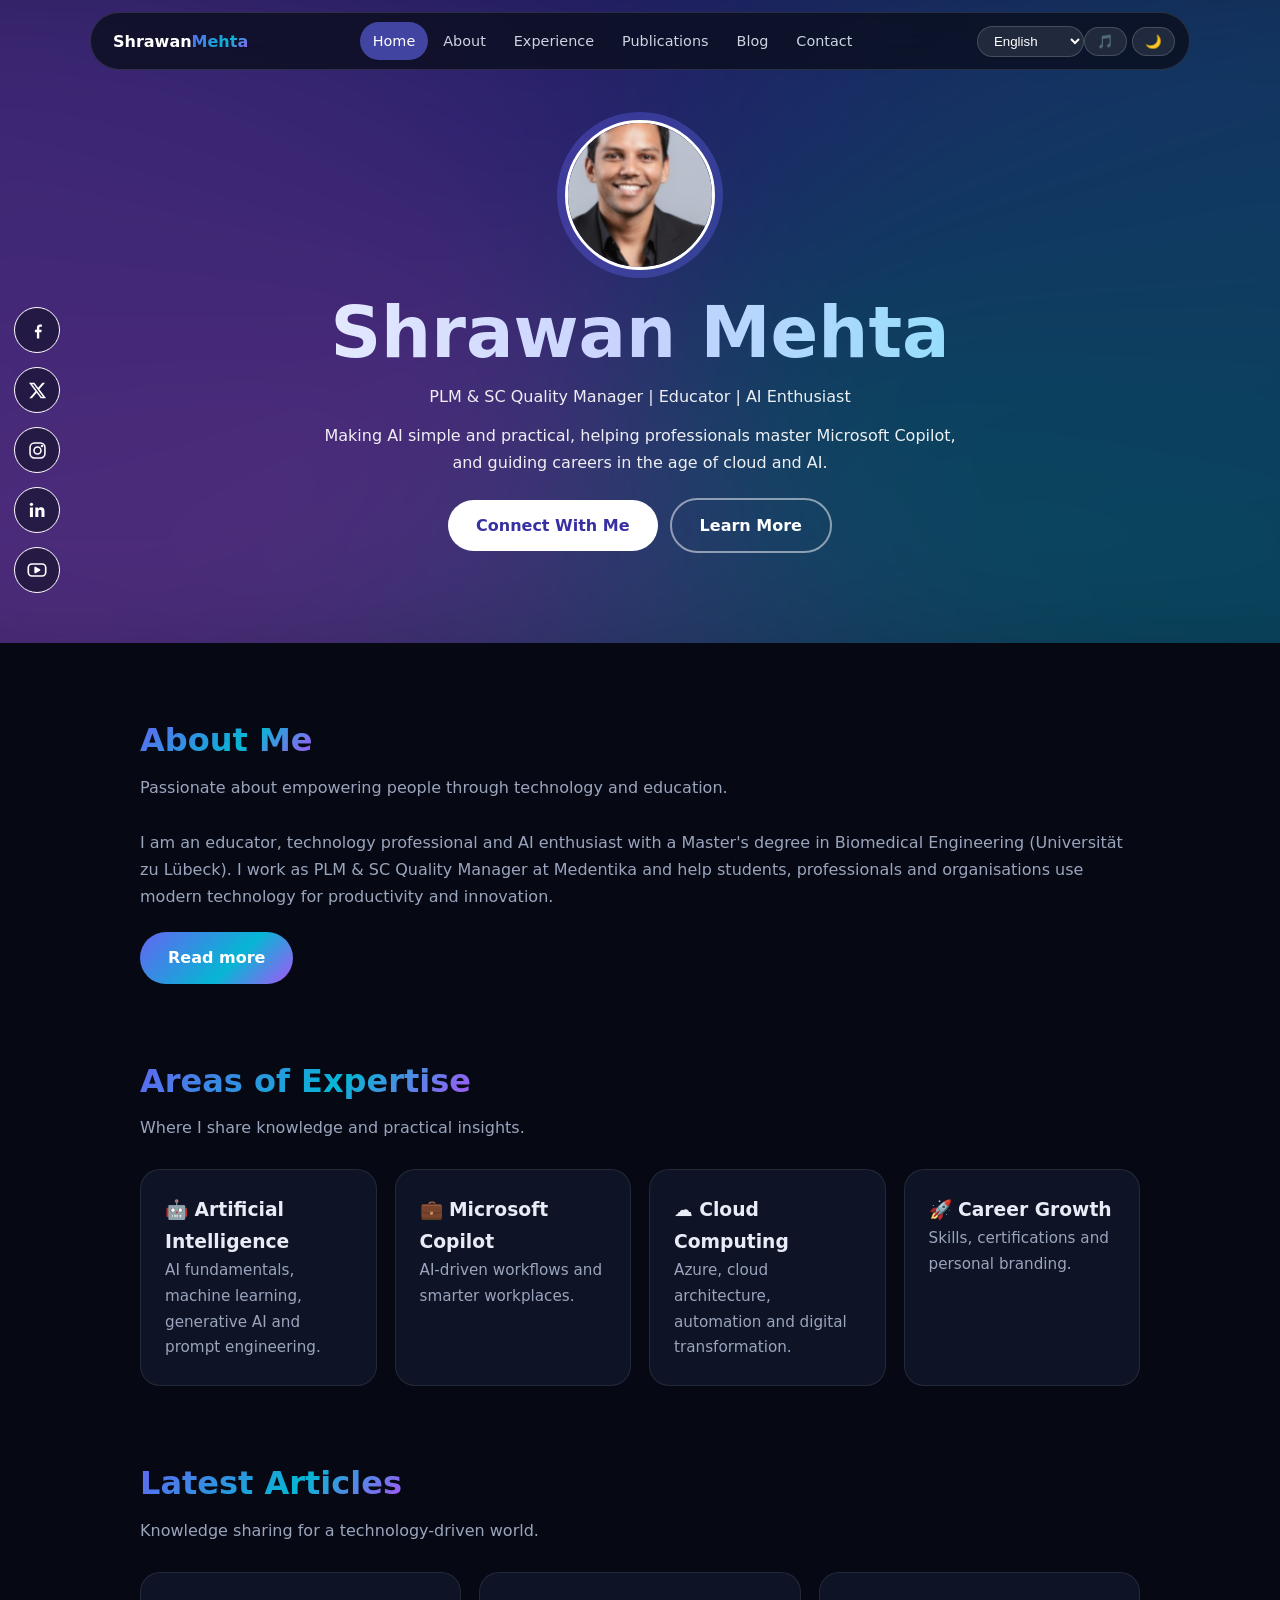
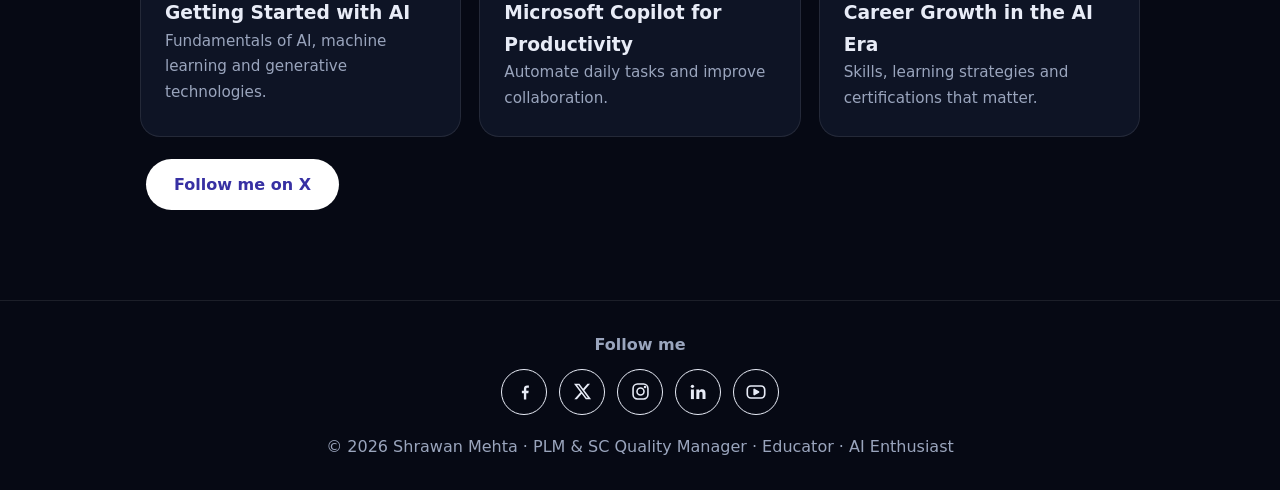
==== commit b6947d05: "Add files via upload" ====
--- a/index.html
+++ b/index.html
@@ -1 +1 @@
-<!DOCTYPE html><html lang="en"><head><meta charset="UTF-8"><meta name="viewport" content="width=device-width,initial-scale=1"><title>Home - Shrawan Mehta</title><meta name="description" content="Shrawan Mehta: PLM & SC Quality Manager, educator and AI enthusiast."><meta name="theme-color" content="#060914"><link rel="stylesheet" href="css/style.css"></head><body><header class="hero"><img class="ph" src="images/profile.jpg" alt="Shrawan Mehta"><h1>Shrawan Mehta</h1><p>PLM &amp; SC Quality Manager | Educator | AI Enthusiast</p><p>Making AI simple and practical, helping professionals master Microsoft Copilot, and guiding careers in the age of cloud and AI.</p><a class="btn" href="contact.html">Connect With Me</a><a class="btn o" href="about.html">Learn More</a></header><section class="wrap"><h2><span>About Me</span></h2><p class="sub">Passionate about empowering people through technology and education.</p><p style="color:var(--mu)">I am an educator, technology professional and AI enthusiast with a Master's degree in Biomedical Engineering (Universität zu Lübeck). I work as PLM &amp; SC Quality Manager at Medentika and help students, professionals and organisations use modern technology for productivity and innovation.</p><a class="btn" style="margin-left:0;background:var(--g);color:#fff!important" href="about.html">Read more</a></section><section class="wrap"><h2><span>Areas of Expertise</span></h2><p class="sub">Where I share knowledge and practical insights.</p><div class="grid"><div class="card"><h3>🤖 Artificial Intelligence</h3><p>AI fundamentals, machine learning, generative AI and prompt engineering.</p></div><div class="card"><h3>💼 Microsoft Copilot</h3><p>AI-driven workflows and smarter workplaces.</p></div><div class="card"><h3>☁️ Cloud Computing</h3><p>Azure, cloud architecture, automation and digital transformation.</p></div><div class="card"><h3>🚀 Career Growth</h3><p>Skills, certifications and personal branding.</p></div></div></section><section class="wrap"><h2><span>Latest Articles</span></h2><p class="sub">Knowledge sharing for a technology-driven world.</p><div class="grid"><div class="card"><h3>Getting Started with AI</h3><p>Fundamentals of AI, machine learning and generative technologies.</p></div><div class="card"><h3>Microsoft Copilot for Productivity</h3><p>Automate daily tasks and improve collaboration.</p></div><div class="card"><h3>Career Growth in the AI Era</h3><p>Skills, learning strategies and certifications that matter.</p></div></div><p><a class="btn" href="https://x.com/shrawanmehta0" target="_blank" rel="noopener">Follow me on X</a></p></section><script src="js/script.js"></script></body></html>+<!DOCTYPE html><html lang="en"><head><meta charset="UTF-8"><meta name="viewport" content="width=device-width,initial-scale=1"><title>Home - Shrawan Mehta</title><meta name="description" content="Shrawan Mehta: PLM & SC Quality Manager, educator and AI enthusiast."><meta name="theme-color" content="#060914"><link rel="stylesheet" href="css/style.css"></head><body><header class="hero"><img class="ph" src="images/profile.jpg" alt="Shrawan Mehta"><h1>Shrawan Mehta</h1><p>PLM &amp; SC Quality Manager | Educator | AI Enthusiast</p><p>Making AI simple and practical, helping professionals master Microsoft Copilot, and guiding careers in the age of cloud and AI.</p><a class="btn" href="contact.html">Connect With Me</a><a class="btn o" href="about.html">Learn More</a></header><section class="wrap"><h2><span>About Me</span></h2><p class="sub">Passionate about empowering people through technology and education.</p><p style="color:var(--mu)">I am an educator, technology professional and AI enthusiast with a Master's degree in Biomedical Engineering (Universität zu Lübeck). I work as PLM &amp; SC Quality Manager at Medentika and help students, professionals and organisations use modern technology for productivity and innovation.</p><a class="btn" style="margin-left:0;background:var(--g);color:#fff!important" href="about.html">Read more</a></section><section class="wrap"><h2><span>Areas of Expertise</span></h2><p class="sub">Where I share knowledge and practical insights.</p><div class="grid"><div class="card"><h3>🤖 Artificial Intelligence</h3><p>AI fundamentals, machine learning, generative AI and prompt engineering.</p></div><div class="card"><h3>💼 Microsoft Copilot</h3><p>AI-driven workflows and smarter workplaces.</p></div><div class="card"><h3>☁️ Cloud Computing</h3><p>Azure, cloud architecture, automation and digital transformation.</p></div><div class="card"><h3>🚀 Career Growth</h3><p>Skills, certifications and personal branding.</p></div></div></section><section class="wrap"><h2><span>Latest Articles</span></h2><p class="sub">Knowledge sharing for a technology-driven world.</p><div class="grid"><div class="card"><h3>Getting Started with AI</h3><p>Fundamentals of AI, machine learning and generative technologies.</p></div><div class="card"><h3>Microsoft Copilot for Productivity</h3><p>Automate daily tasks and improve collaboration.</p></div><div class="card"><h3>Career Growth in the AI Era</h3><p>Skills, learning strategies and certifications that matter.</p></div></div><p><a class="btn" href="https://x.com/shrawanmehta0" target="_blank" rel="noopener">Follow me on X</a></p></section><script src="js/script.js"></script><script src="js/social.js"></script></body></html>
--- a/css/style.css
+++ b/css/style.css
@@ -25,3 +25,11 @@
 footer{margin-top:90px;text-align:center;padding:30px;color:var(--mu);border-top:1px solid var(--bd)}
 .rv{opacity:0;transform:translateY(24px);transition:.6s}.rv.v{opacity:1;transform:none}
 @media(prefers-reduced-motion:reduce){.hero::before{animation:none}.rv{opacity:1;transform:none}}
+.soc{position:fixed;left:14px;top:50%;transform:translateY(-50%);display:flex;flex-direction:column;gap:14px;z-index:40}
+.soc a,.socf a{width:46px;height:46px;border-radius:50%;border:1.5px solid currentColor;display:flex;align-items:center;justify-content:center;text-decoration:none;transition:.25s}
+.soc a{color:#fff!important;background:rgba(10,14,28,.55);backdrop-filter:blur(8px)}
+.socf a{color:var(--tx)!important}
+.soc a:hover,.socf a:hover{background:var(--g);border-color:transparent;color:#fff!important;transform:translateY(-3px) scale(1.08)}
+.socf{display:flex;gap:12px;justify-content:center;flex-wrap:wrap;margin-bottom:18px}
+select.ib option{color:#000}
+@media(max-width:760px){.soc{display:none}}
